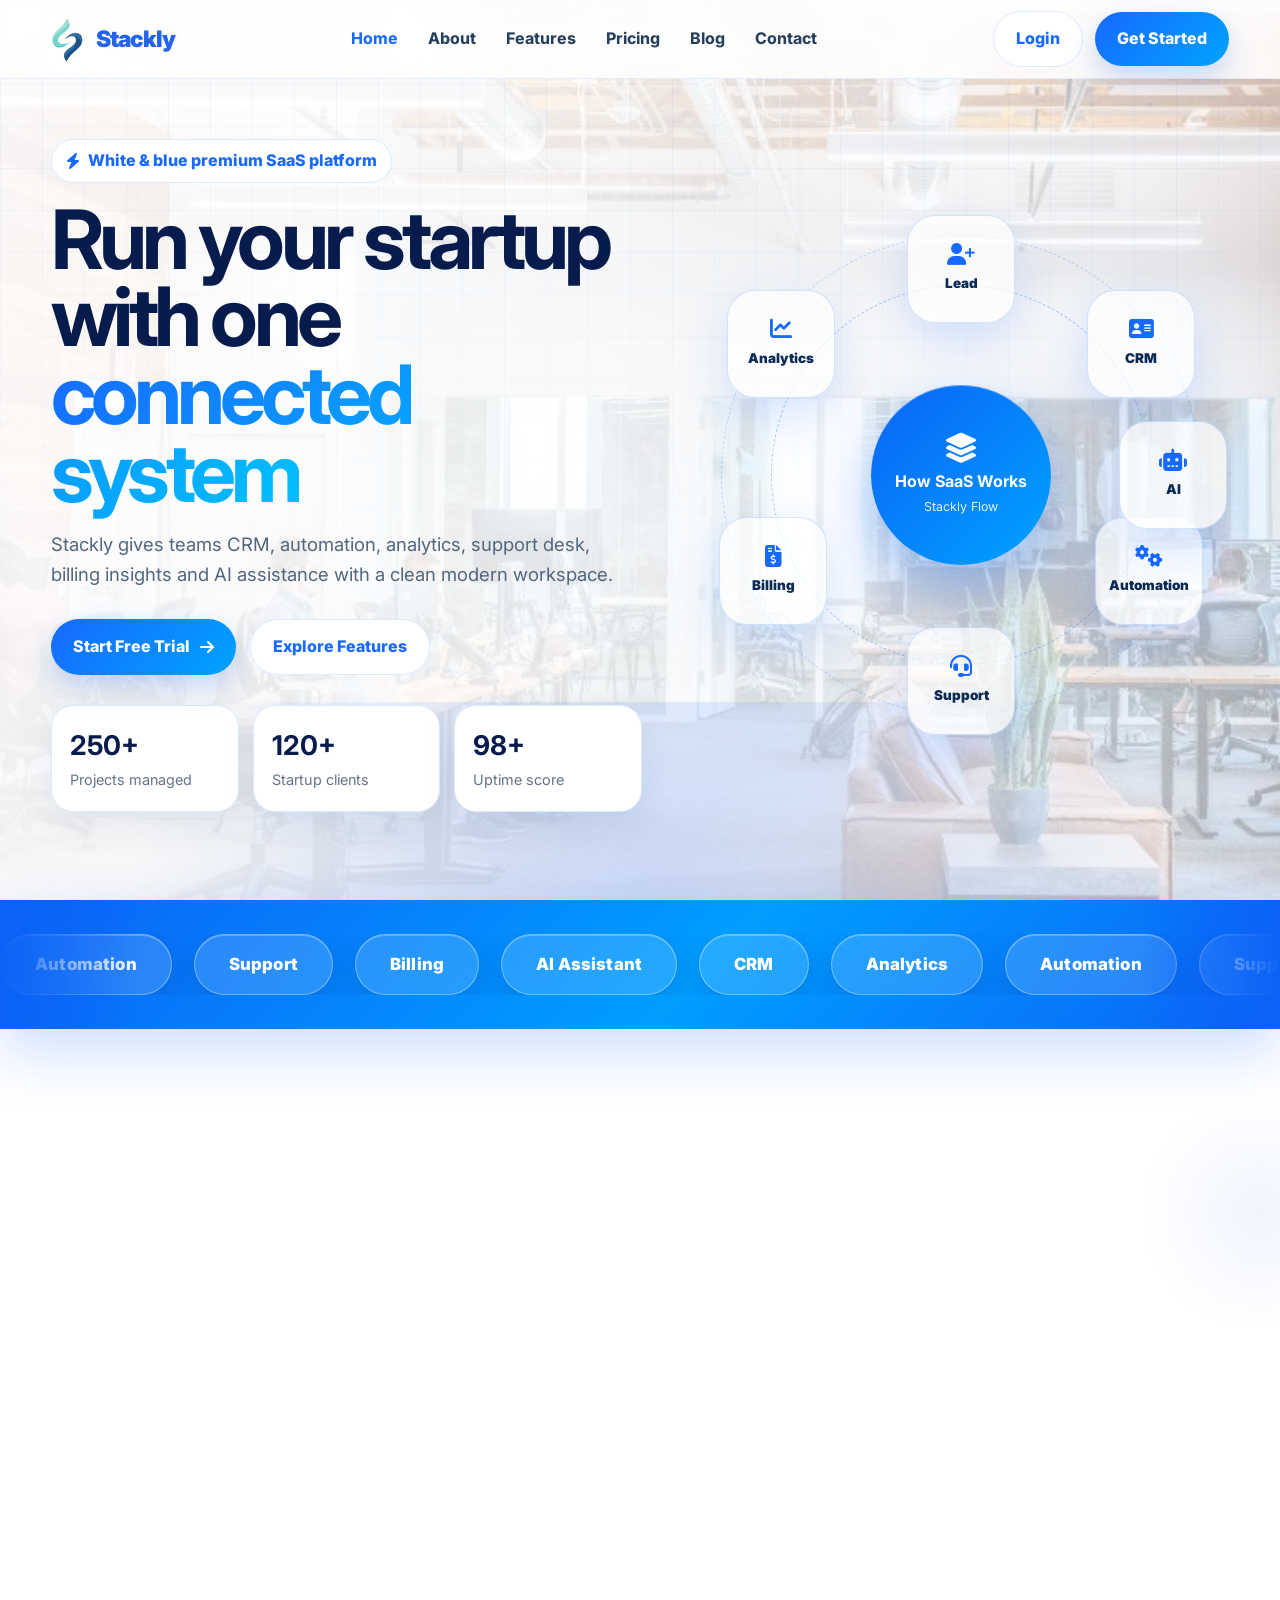
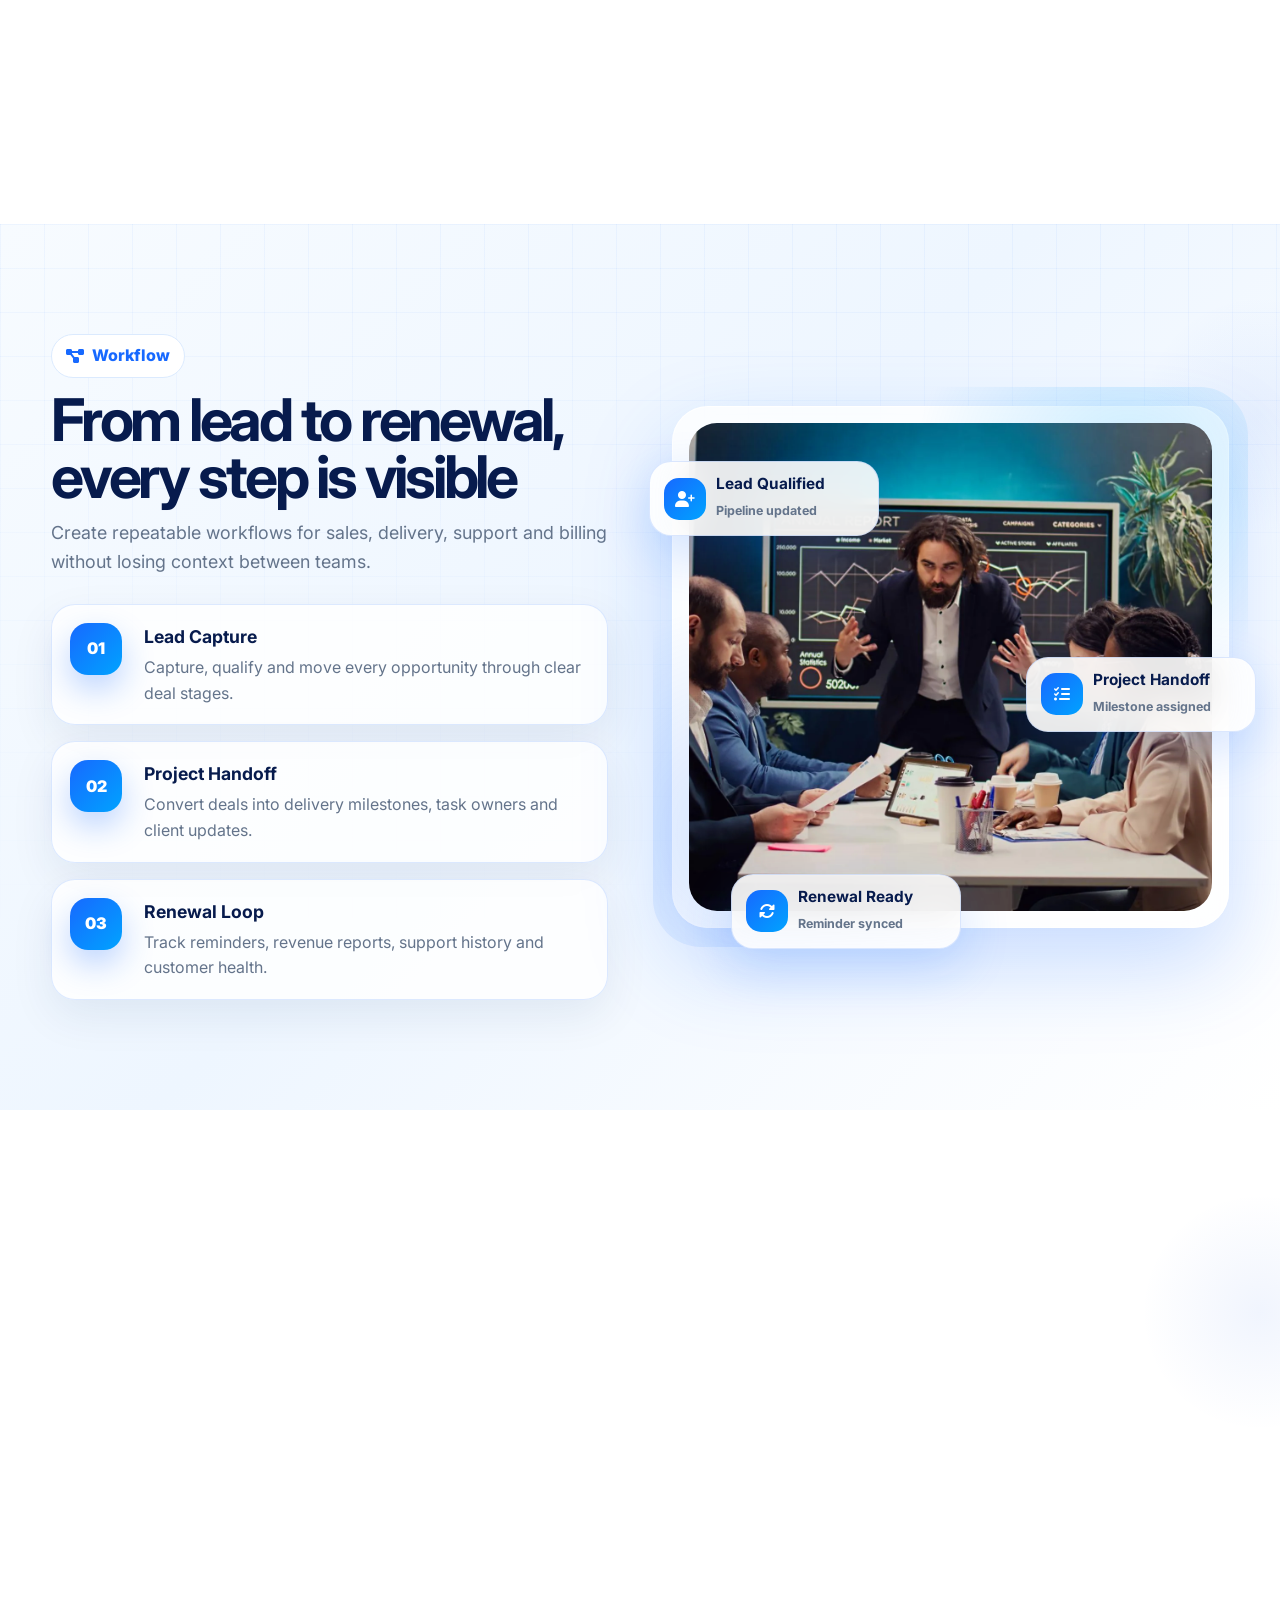
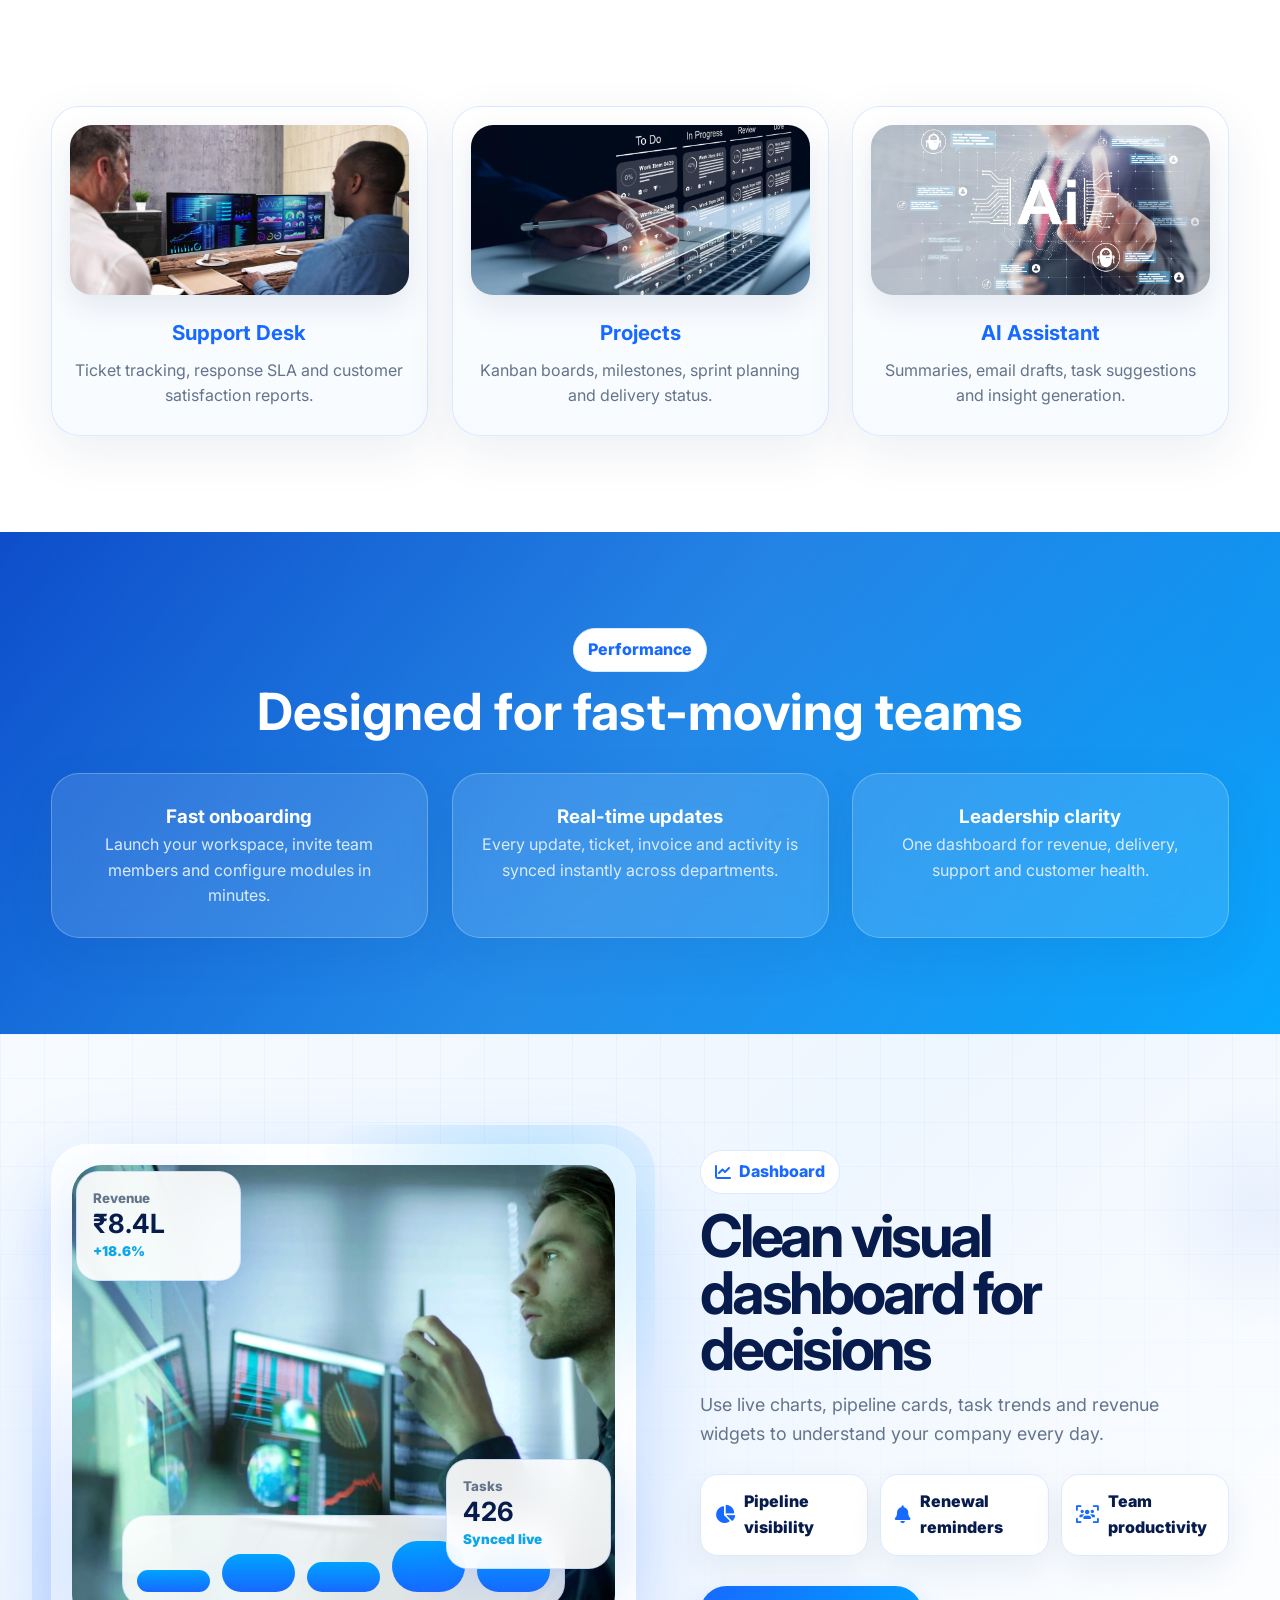
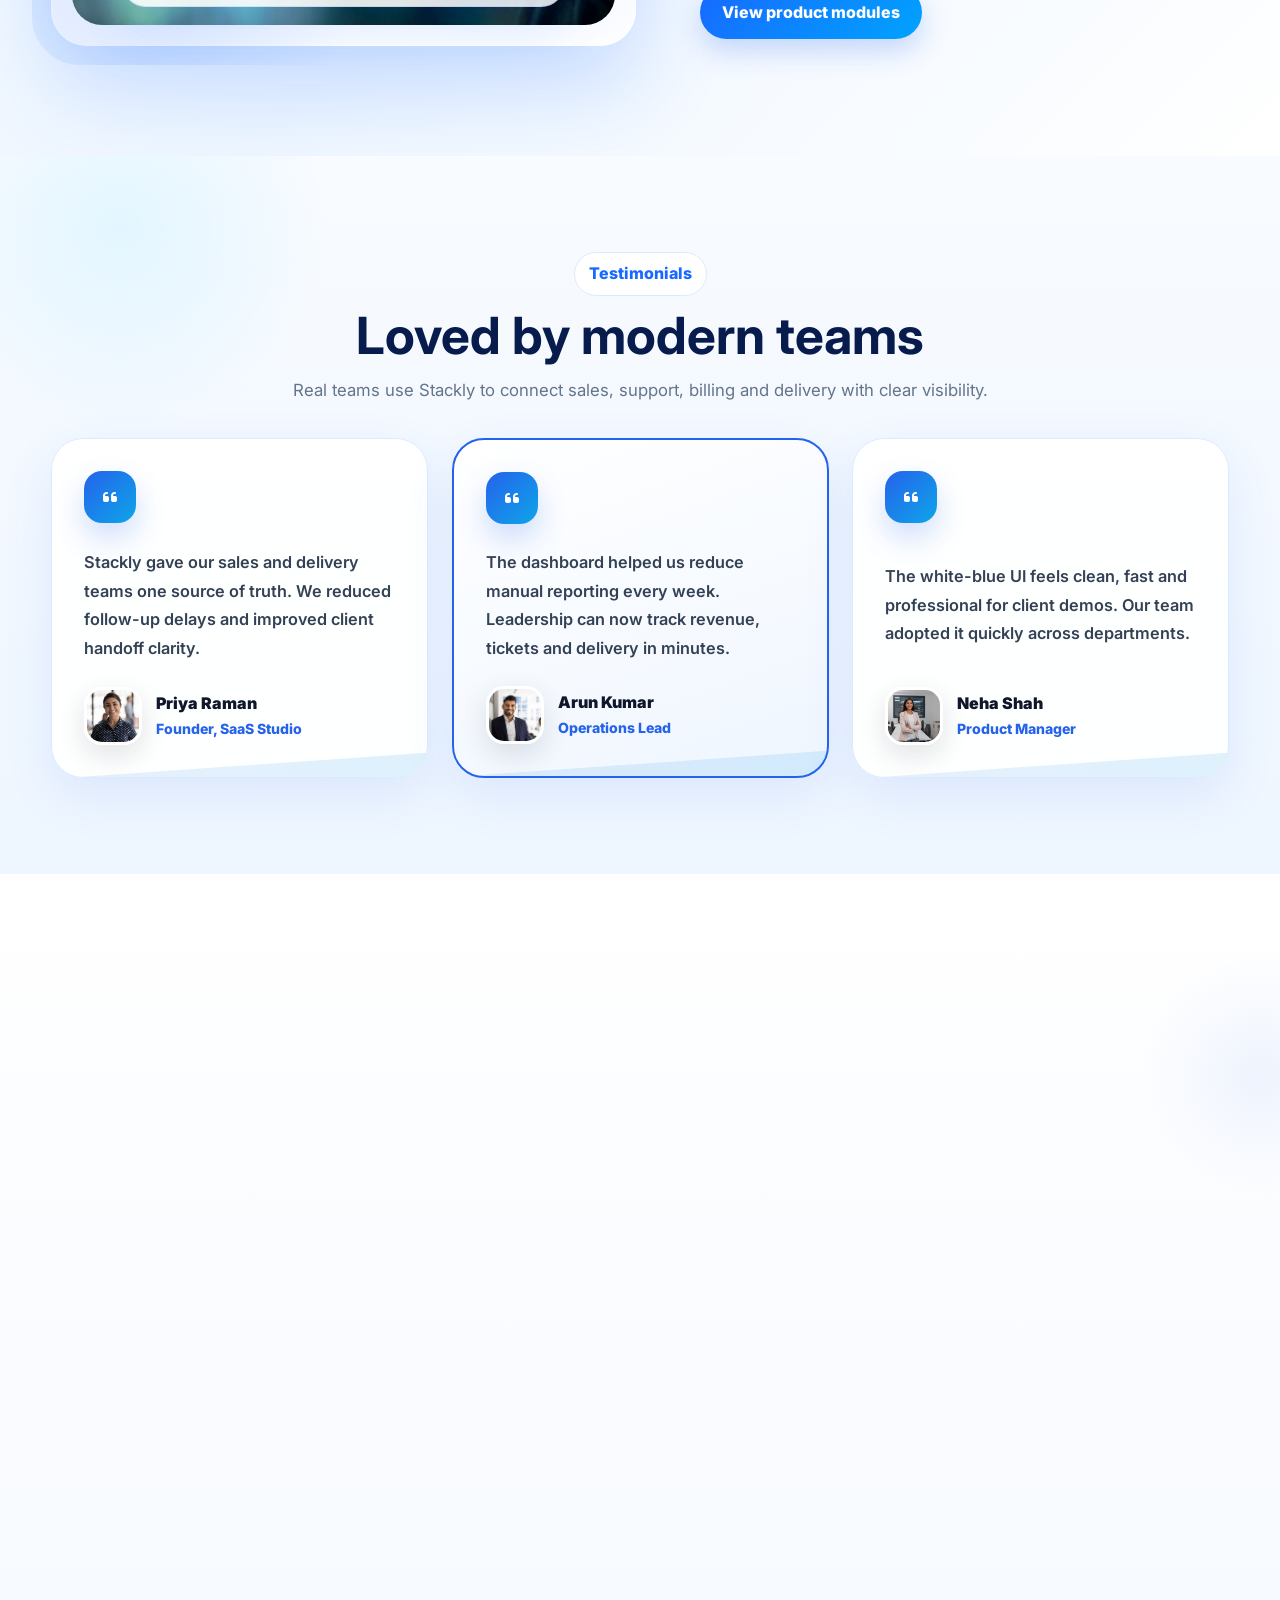
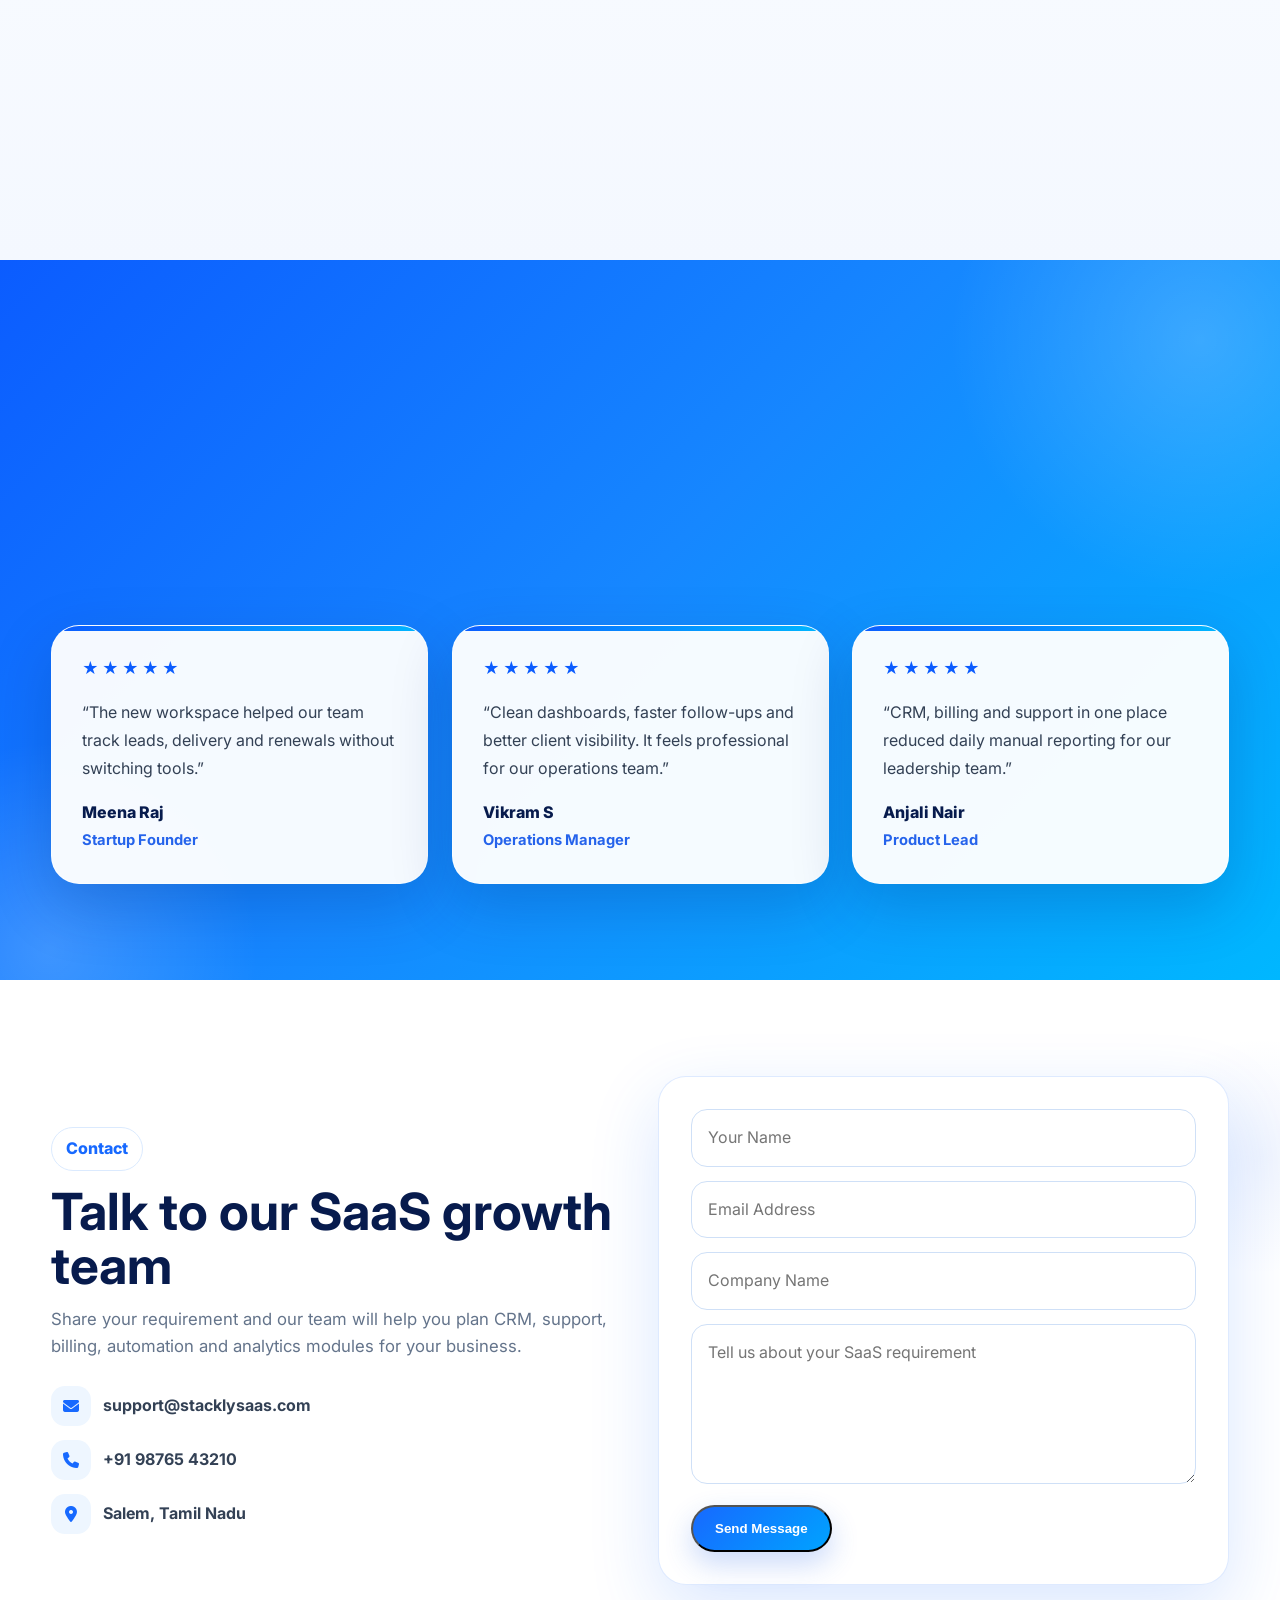
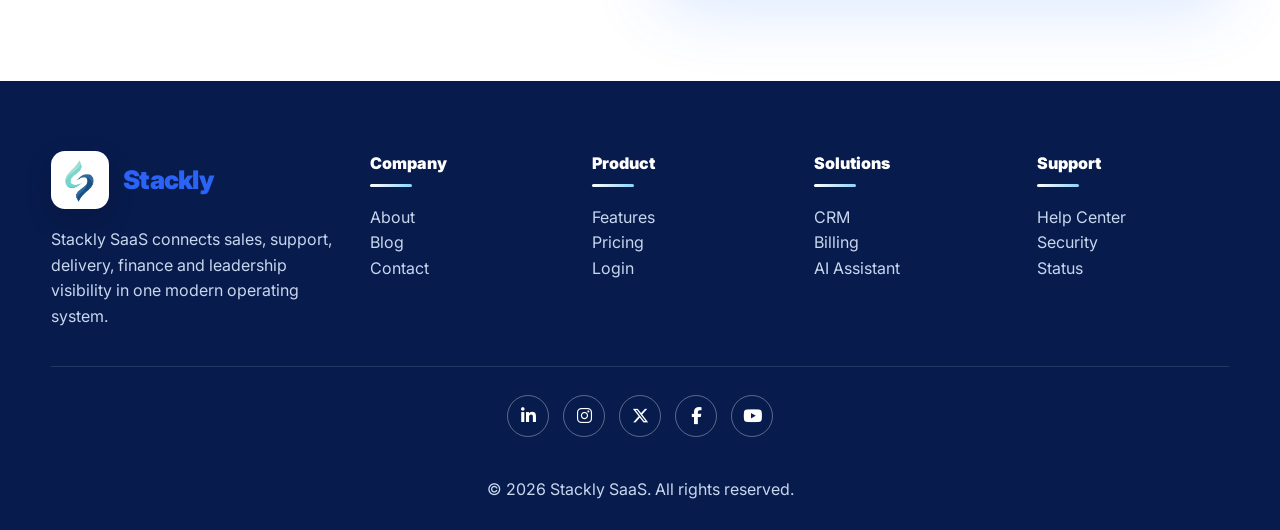
==== index.html @ 7f1a1cad "first commit" ====
<!DOCTYPE html><html lang="en"><head><meta charset="UTF-8"><meta name="viewport" content="width=device-width, initial-scale=1.0"><title>Stackly SaaS | White Blue Premium</title><link rel="icon" href="assets/logo/stackly-logo.webp"><link rel="preconnect" href="https://fonts.googleapis.com"><link rel="preconnect" href="https://fonts.gstatic.com" crossorigin><link href="https://fonts.googleapis.com/css2?family=Inter:wght@400;500;600;700;800;900&display=swap" rel="stylesheet"><link rel="stylesheet" href="https://cdnjs.cloudflare.com/ajax/libs/font-awesome/6.5.0/css/all.min.css"><link rel="stylesheet" href="css/style.css"></head><body><header class="header"><div class="container nav"><a class="logo" href="index.html"><img src="assets/logo/stackly-logo.webp" alt="Stackly"><span class="logo-text">Stackly</span></a><ul class="nav-links"><li><a href="index.html">Home</a></li><li><a href="about.html">About</a></li><li><a href="features.html">Features</a></li><li><a href="pricing.html">Pricing</a></li><li><a href="blog.html">Blog</a></li><li><a href="contact.html">Contact</a></li></ul><div class="nav-actions"><a class="btn btn-light" href="login.html">Login</a><a class="btn btn-primary" href="signup.html">Get Started</a><button class="hamburger"><i class="fa-solid fa-bars"></i></button></div></div></header>
<section class="hero"><div class="container hero-grid"><div class="reveal-left"><span class="eyebrow"><i class="fa-solid fa-bolt"></i> White & blue premium SaaS platform</span><h1>Run your startup with one <span>connected system</span></h1><p>Stackly gives teams CRM, automation, analytics, support desk, billing insights and AI assistance with a clean modern workspace.</p><div class="hero-cta"><a href="signup.html" class="btn btn-primary">Start Free Trial <i class="fa-solid fa-arrow-right"></i></a><a href="features.html" class="btn btn-light">Explore Features</a></div><div class="hero-stats"><div class="stat"><b data-count="250">0</b><span>Projects managed</span></div><div class="stat"><b data-count="120">0</b><span>Startup clients</span></div><div class="stat"><b data-count="98">0</b><span>Uptime score</span></div></div></div><div class="hero-card lifecycle-card reveal-right"><div class="lifecycle-orbit" aria-label="How SaaS works lifecycle"><div class="orbit-center"><i class="fa-solid fa-layer-group"></i><strong>How SaaS Works</strong><span>Stackly Flow</span></div><div class="orbit-ring ring-one"></div><div class="orbit-ring ring-two"></div><div class="orbit-item item-1"><i class="fa-solid fa-user-plus"></i><span>Lead</span></div><div class="orbit-item item-2"><i class="fa-solid fa-address-card"></i><span>CRM</span></div><div class="orbit-item item-3"><i class="fa-solid fa-gears"></i><span>Automation</span></div><div class="orbit-item item-4"><i class="fa-solid fa-headset"></i><span>Support</span></div><div class="orbit-item item-5"><i class="fa-solid fa-file-invoice-dollar"></i><span>Billing</span></div><div class="orbit-item item-6"><i class="fa-solid fa-chart-line"></i><span>Analytics</span></div><div class="orbit-item item-7"><i class="fa-solid fa-robot"></i><span>AI</span></div></div></div></div></section>
<section class="logo-strip service-strip circular-strip"><div class="marquee"><div class="marquee-track"><span class="brand-pill">Automation</span><span class="brand-pill">Support</span><span class="brand-pill">Billing</span><span class="brand-pill">AI Assistant</span><span class="brand-pill">CRM</span><span class="brand-pill">Analytics</span><span class="brand-pill">Automation</span><span class="brand-pill">Support</span><span class="brand-pill">Billing</span><span class="brand-pill">AI Assistant</span><span class="brand-pill">CRM</span><span class="brand-pill">Analytics</span><span class="brand-pill">Automation</span><span class="brand-pill">Support</span><span class="brand-pill">Billing</span><span class="brand-pill">AI Assistant</span><span class="brand-pill">CRM</span><span class="brand-pill">Analytics</span><span class="brand-pill">Automation</span><span class="brand-pill">Support</span><span class="brand-pill">Billing</span><span class="brand-pill">AI Assistant</span><span class="brand-pill">CRM</span><span class="brand-pill">Analytics</span></div></div></section>
<section class="section"><div class="container"><span class="eyebrow reveal">Platform</span><h2 class="section-title reveal">Everything your SaaS team needs</h2><p class="section-lead reveal">One connected system for sales, support, delivery, finance and leadership visibility.</p><div class="grid-3" style="margin-top:34px"><div class="card image-card reveal "><img src="assets/images/Live Analytics.webp" alt="Live Analytics"><div class="card-body"><h3>Live Analytics</h3><p>Track MRR, churn, conversion rate, sales pipeline and team productivity with clean dashboards.</p></div></div><div class="card image-card reveal "><img src="assets/images/Smart Automation.webp" alt="Smart Automation"><div class="card-body"><h3>Smart Automation</h3><p>Automate onboarding, follow-ups, reminders, task routing and reports without backend coding.</p></div></div><div class="card image-card reveal "><img src="assets/images/Team Workspace.webp" alt="Team Workspace"><div class="card-body"><h3>Team Workspace</h3><p>Manage projects, documents, client updates and internal collaboration in one place.</p></div></div></div></div></section>
<section class="section workflow-hero premium-split"><div class="container hero-style-grid"><div class="reveal-left hero-style-copy"><span class="eyebrow"><i class="fa-solid fa-diagram-project"></i> Workflow</span><h2 class="section-title">From lead to renewal, every step is visible</h2><p class="section-lead">Create repeatable workflows for sales, delivery, support and billing without losing context between teams.</p><div class="workflow-steps"><div class="workflow-step"><span>01</span><div><h3>Lead Capture</h3><p>Capture, qualify and move every opportunity through clear deal stages.</p></div></div><div class="workflow-step"><span>02</span><div><h3>Project Handoff</h3><p>Convert deals into delivery milestones, task owners and client updates.</p></div></div><div class="workflow-step"><span>03</span><div><h3>Renewal Loop</h3><p>Track reminders, revenue reports, support history and customer health.</p></div></div></div></div><div class="workflow-visual reveal-right"><img src="assets/images/Startup workflow Team.webp" alt="Startup workflow team"><div class="floating-panel panel-a"><i class="fa-solid fa-user-plus"></i><strong>Lead Qualified</strong><span>Pipeline updated</span></div><div class="floating-panel panel-b"><i class="fa-solid fa-list-check"></i><strong>Project Handoff</strong><span>Milestone assigned</span></div><div class="floating-panel panel-c"><i class="fa-solid fa-rotate"></i><strong>Renewal Ready</strong><span>Reminder synced</span></div></div></div></section>
<section class="section"><div class="container"><span class="eyebrow reveal">Modules</span><h2 class="section-title reveal">Professional SaaS modules</h2><div class="grid-3" style="margin-top:34px"><div class="card module-card reveal"><img src="assets/images/Live Analytics.webp" alt="CRM"><h3>CRM</h3><p>Customer profiles, pipeline stages, meeting notes and deal activities.</p></div><div class="card module-card reveal"><img src="assets/images/Billing Insights.webp" alt="Billing Insights"><h3>Billing Insights</h3><p>Subscriptions, invoices, revenue reports and renewal reminders.</p></div><div class="card module-card reveal"><img src="assets/images/Security.webp" alt="Security"><h3>Security</h3><p>Role-based access, encrypted data, session alerts and audit logs.</p></div><div class="card module-card reveal"><img src="assets/images/CMS.webp" alt="Support Desk"><h3>Support Desk</h3><p>Ticket tracking, response SLA and customer satisfaction reports.</p></div><div class="card module-card reveal"><img src="assets/images/Projects.webp" alt="Projects"><h3>Projects</h3><p>Kanban boards, milestones, sprint planning and delivery status.</p></div><div class="card module-card reveal"><img src="assets/images/Smart Automation.webp" alt="AI Assistant"><h3>AI Assistant</h3><p>Summaries, email drafts, task suggestions and insight generation.</p></div></div></div></section>
<section class="section blue-section"><div class="container"><span class="eyebrow">Performance</span><h2 class="section-title">Designed for fast-moving teams</h2><div class="grid-3" style="margin-top:34px"><div class="card reveal"><h3>Fast onboarding</h3><p>Launch your workspace, invite team members and configure modules in minutes.</p></div><div class="card reveal"><h3>Real-time updates</h3><p>Every update, ticket, invoice and activity is synced instantly across departments.</p></div><div class="card reveal"><h3>Leadership clarity</h3><p>One dashboard for revenue, delivery, support and customer health.</p></div></div></div></section>
<section class="section dashboard-hero premium-split"><div class="container hero-style-grid reverse"><div class="dashboard-visual reveal-left"><div class="dashboard-shell"><img src="assets/images/SaaS dashboard analytics.webp" alt="SaaS dashboard analytics"><div class="dash-widget revenue"><small>Revenue</small><strong>₹8.4L</strong><span>+18.6%</span></div><div class="dash-widget tasks"><small>Tasks</small><strong>426</strong><span>Synced live</span></div><div class="dash-chart"><span></span><span></span><span></span><span></span><span></span></div></div></div><div class="reveal-right hero-style-copy"><span class="eyebrow"><i class="fa-solid fa-chart-line"></i> Dashboard</span><h2 class="section-title">Clean visual dashboard for decisions</h2><p class="section-lead">Use live charts, pipeline cards, task trends and revenue widgets to understand your company every day.</p><div class="dashboard-points"><div><i class="fa-solid fa-chart-pie"></i><span>Pipeline visibility</span></div><div><i class="fa-solid fa-bell"></i><span>Renewal reminders</span></div><div><i class="fa-solid fa-users-viewfinder"></i><span>Team productivity</span></div></div><a href="features.html" class="btn btn-primary hero-style-btn">View product modules</a></div></div></section>
<section class="section soft testimonials-premium-section"><div class="container"><span class="eyebrow reveal">Testimonials</span><h2 class="section-title reveal">Loved by modern teams</h2><p class="section-lead reveal">Real teams use Stackly to connect sales, support, billing and delivery with clear visibility.</p><div class="testimonial-card-grid"><article class="testimonial-card-pro reveal"><div class="quote-badge"><i class="fa-solid fa-quote-left"></i></div><p>Stackly gave our sales and delivery teams one source of truth. We reduced follow-up delays and improved client handoff clarity.</p><div class="testimonial-author"><img src="assets/images/Priya Raman.webp" alt="Priya Raman"><div><h4>Priya Raman</h4><span>Founder, SaaS Studio</span></div></div></article><article class="testimonial-card-pro featured-review reveal"><div class="quote-badge"><i class="fa-solid fa-quote-left"></i></div><p>The dashboard helped us reduce manual reporting every week. Leadership can now track revenue, tickets and delivery in minutes.</p><div class="testimonial-author"><img src="assets/images/Arun Kumar.webp" alt="Arun Kumar"><div><h4>Arun Kumar</h4><span>Operations Lead</span></div></div></article><article class="testimonial-card-pro reveal"><div class="quote-badge"><i class="fa-solid fa-quote-left"></i></div><p>The white-blue UI feels clean, fast and professional for client demos. Our team adopted it quickly across departments.</p><div class="testimonial-author"><img src="assets/images/Neha Shah.webp" alt="Neha Shah"><div><h4>Neha Shah</h4><span>Product Manager</span></div></div></article></div></div></section>
<section class="section pricing pricing-premium"><div class="container"><span class="eyebrow reveal">Pricing</span><h2 class="section-title reveal">Simple plans for every team</h2><p class="section-lead reveal">Choose the right Stackly workspace package for CRM, support, billing, automation and leadership reporting.</p><div class="grid-3 pricing-grid" style="margin-top:34px"><div class="card price-card modern-price reveal"><div class="plan-top"><span class="plan-badge">Starter</span><i class="fa-solid fa-seedling"></i></div><div class="price">₹999<span>/mo</span></div><p>For small teams getting organized with one shared workspace.</p><ul class="plan-list"><li><i class="fa-solid fa-check"></i> CRM pipeline & customer profiles</li><li><i class="fa-solid fa-check"></i> Basic support ticket tracking</li><li><i class="fa-solid fa-check"></i> Team tasks & activity history</li><li><i class="fa-solid fa-check"></i> Weekly analytics summary</li></ul><a class="btn btn-light" href="pricing.html">Choose Starter</a></div><div class="card price-card modern-price featured reveal"><div class="popular-tag">Most Popular</div><div class="plan-top"><span class="plan-badge">Growth</span><i class="fa-solid fa-rocket"></i></div><div class="price">₹2499<span>/mo</span></div><p>For startups scaling sales, support and delivery operations.</p><ul class="plan-list"><li><i class="fa-solid fa-check"></i> Advanced CRM + automation flows</li><li><i class="fa-solid fa-check"></i> Billing insights & renewal alerts</li><li><i class="fa-solid fa-check"></i> Project boards and SLA tracking</li><li><i class="fa-solid fa-check"></i> AI summaries and report drafts</li></ul><a class="btn btn-primary" href="pricing.html">Choose Growth</a></div><div class="card price-card modern-price reveal"><div class="plan-top"><span class="plan-badge">Enterprise</span><i class="fa-solid fa-building-shield"></i></div><div class="price">Custom</div><p>For advanced security, workflow control and leadership visibility.</p><ul class="plan-list"><li><i class="fa-solid fa-check"></i> Role-based access & audit logs</li><li><i class="fa-solid fa-check"></i> Custom modules and dashboards</li><li><i class="fa-solid fa-check"></i> Dedicated onboarding support</li><li><i class="fa-solid fa-check"></i> Priority workflow consultation</li></ul><a class="btn btn-light" href="contact.html">Contact Sales</a></div></div></div></section>
<section class="section final-cta"><div class="container"><span class="eyebrow reveal">Review</span><h2 class="section-title reveal">Ready to build your SaaS operating system?</h2><p class="section-lead reveal">Start with CRM, support, billing and analytics today. See how Stackly keeps every department aligned.</p><div class="review-grid"><div class="review-card reveal"><div class="stars">★★★★★</div><p>“The new workspace helped our team track leads, delivery and renewals without switching tools.”</p><h4>Meena Raj</h4><span>Startup Founder</span></div><div class="review-card reveal"><div class="stars">★★★★★</div><p>“Clean dashboards, faster follow-ups and better client visibility. It feels professional for our operations team.”</p><h4>Vikram S</h4><span>Operations Manager</span></div><div class="review-card reveal"><div class="stars">★★★★★</div><p>“CRM, billing and support in one place reduced daily manual reporting for our leadership team.”</p><h4>Anjali Nair</h4><span>Product Lead</span></div></div></div></section><section class="section home-contact"><div class="container grid-2"><div class="reveal-left"><span class="eyebrow">Contact</span><h2 class="section-title">Talk to our SaaS growth team</h2><p class="section-lead">Share your requirement and our team will help you plan CRM, support, billing, automation and analytics modules for your business.</p><div class="contact-info"><p><i class="fa-solid fa-envelope"></i> support@stacklysaas.com</p><p><i class="fa-solid fa-phone"></i> +91 98765 43210</p><p><i class="fa-solid fa-location-dot"></i> Salem, Tamil Nadu</p></div></div><form class="form reveal-right redirect-404-form"><input type="text" placeholder="Your Name" required><input type="email" placeholder="Email Address" required><input type="text" placeholder="Company Name" required><textarea rows="5" placeholder="Tell us about your SaaS requirement" required></textarea><button class="btn btn-primary" type="submit">Send Message</button></form></div></section>
<footer class="footer"><div class="container footer-grid"><div><div class="footer-brand"><img src="assets/logo/stackly-logo.webp" alt="Stackly"><span>Stackly</span></div><p>Stackly SaaS connects sales, support, delivery, finance and leadership visibility in one modern operating system.</p></div><div><h4>Company</h4><p><a href="about.html">About</a></p><p><a href="blog.html">Blog</a></p><p><a href="contact.html">Contact</a></p></div><div><h4>Product</h4><p><a href="features.html">Features</a></p><p><a href="pricing.html">Pricing</a></p><p><a href="login.html">Login</a></p></div><div><h4>Solutions</h4><p>CRM</p><p>Billing</p><p>AI Assistant</p></div><div><h4>Support</h4><p>Help Center</p><p>Security</p><p>Status</p></div></div><div class="footer-social" aria-label="Social media links"><a href="404.html" aria-label="LinkedIn"><i class="fa-brands fa-linkedin-in"></i></a><a href="404.html" aria-label="Instagram"><i class="fa-brands fa-instagram"></i></a><a href="404.html" aria-label="Twitter"><i class="fa-brands fa-x-twitter"></i></a><a href="404.html" aria-label="Facebook"><i class="fa-brands fa-facebook-f"></i></a><a href="404.html" aria-label="YouTube"><i class="fa-brands fa-youtube"></i></a></div><div class="container footer-bottom">© 2026 Stackly SaaS. All rights reserved.</div></footer><script src="js/script.js"></script></body></html>
---- css/style.css ----
:root{
  --blue:#1769ff;--blue2:#00a3ff;--navy:#071b4d;--text:#102033;--muted:#64748b;--soft:#f4f8ff;--line:#dbeafe;--white:#fff;--shadow:0 24px 70px rgba(23,105,255,.16);--radius:28px;
}
*{box-sizing:border-box;margin:0;padding:0}html{scroll-behavior:smooth}body{font-family:'Inter',system-ui,-apple-system,Segoe UI,sans-serif;color:var(--text);background:#fff;line-height:1.6;overflow-x:hidden}a{text-decoration:none;color:inherit}img{max-width:100%;display:block}.container{width:min(1180px,92%);margin:auto}.section{padding:96px 0}.eyebrow{display:inline-flex;align-items:center;gap:8px;padding:8px 14px;border:1px solid var(--line);border-radius:999px;color:var(--blue);font-weight:800;background:#fff}.section-title{font-size:clamp(2rem,4vw,3.4rem);line-height:1.05;color:var(--navy);margin:14px 0}.section-lead{color:var(--muted);font-size:1.05rem;max-width:720px}.btn{display:inline-flex;align-items:center;justify-content:center;gap:10px;padding:14px 22px;border-radius:999px;font-weight:800;transition:.3s ease}.btn-primary{background:linear-gradient(135deg,var(--blue),var(--blue2));color:#fff;box-shadow:0 18px 35px rgba(23,105,255,.28)}.btn-primary:hover{transform:translateY(-3px);box-shadow:0 25px 45px rgba(23,105,255,.38)}.btn-light{background:#fff;color:var(--blue);border:1px solid var(--line)}.btn-light:hover{transform:translateY(-3px);box-shadow:var(--shadow)}
.header{position:fixed;inset:0 0 auto 0;z-index:999;background:rgba(255,255,255,.86);backdrop-filter:blur(18px);border-bottom:1px solid rgba(219,234,254,.85)}.nav{height:78px;display:flex;align-items:center;justify-content:space-between}.logo img{height:48px;width:auto}.nav-links{display:flex;align-items:center;gap:30px;list-style:none}.nav-links a{font-weight:750;color:#25405f}.nav-links a:hover,.nav-links a.active{color:var(--blue)}.nav-actions{display:flex;align-items:center;gap:12px}.hamburger{display:none;border:0;background:var(--soft);border-radius:14px;padding:10px;font-size:22px;color:var(--navy)}
.hero{position:relative;min-height:100vh;display:flex;align-items:center;padding:130px 0 80px;background:radial-gradient(circle at 15% 20%,#dff1ff 0,transparent 26%),radial-gradient(circle at 88% 10%,#e5edff 0,transparent 30%),linear-gradient(180deg,#ffffff 0%,#f5f9ff 100%);overflow:hidden}.hero:before{content:"";position:absolute;inset:0;background-image:linear-gradient(rgba(23,105,255,.055) 1px,transparent 1px),linear-gradient(90deg,rgba(23,105,255,.055) 1px,transparent 1px);background-size:42px 42px;mask-image:linear-gradient(to bottom,#000,transparent 75%)}.hero-grid{position:relative;display:grid;grid-template-columns:1.05fr .95fr;align-items:center;gap:52px}.hero h1{font-size:clamp(3rem,6.4vw,5.9rem);line-height:.95;letter-spacing:-.06em;color:var(--navy);margin:18px 0}.hero h1 span{background:linear-gradient(135deg,var(--blue),#00c2ff);-webkit-background-clip:text;color:transparent}.hero p{color:#52667f;font-size:1.16rem;max-width:610px}.hero-cta{display:flex;gap:14px;flex-wrap:wrap;margin:30px 0}.hero-stats{display:grid;grid-template-columns:repeat(3,1fr);gap:14px;margin-top:26px}.stat{background:#fff;border:1px solid var(--line);border-radius:22px;padding:18px;box-shadow:0 14px 35px rgba(15,50,105,.08)}.stat b{display:block;color:var(--navy);font-size:1.7rem}.stat span{color:var(--muted);font-size:.9rem}.hero-card{position:relative;border-radius:34px;padding:16px;background:linear-gradient(145deg,#fff,rgba(255,255,255,.65));box-shadow:0 35px 90px rgba(23,105,255,.24);border:1px solid #fff;animation:float 5s ease-in-out infinite}.hero-card img{height:520px;width:100%;object-fit:cover;border-radius:26px}.dashboard{position:absolute;left:-42px;bottom:38px;width:310px;background:rgba(255,255,255,.9);backdrop-filter:blur(18px);border:1px solid var(--line);border-radius:24px;padding:18px;box-shadow:var(--shadow)}.bar{height:10px;background:linear-gradient(90deg,var(--blue),var(--blue2));border-radius:20px;margin:12px 0}.bar:nth-child(2){width:85%}.bar:nth-child(3){width:62%}.bar:nth-child(4){width:74%}@keyframes float{50%{transform:translateY(-16px)}}
.logo-strip{background:#fff;border-y:1px solid var(--line);padding:24px 0}.marquee{overflow:hidden;white-space:nowrap}.marquee-track{display:inline-flex;gap:28px;animation:marquee 24s linear infinite}.brand-pill{padding:14px 28px;background:var(--soft);border:1px solid var(--line);border-radius:999px;font-weight:850;color:#315076}@keyframes marquee{to{transform:translateX(-50%)}}
.grid-3{display:grid;grid-template-columns:repeat(3,1fr);gap:24px}.grid-2{display:grid;grid-template-columns:repeat(2,1fr);gap:36px;align-items:center}.card{background:#fff;border:1px solid var(--line);border-radius:var(--radius);padding:28px;box-shadow:0 16px 50px rgba(15,50,105,.08);transition:.35s ease}.card:hover{transform:translateY(-8px);box-shadow:var(--shadow)}.image-card{padding:0;overflow:hidden}.image-card img{height:220px;width:100%;object-fit:cover}.image-card .card-body{padding:24px}.icon{width:52px;height:52px;border-radius:16px;background:linear-gradient(135deg,var(--blue),var(--blue2));display:grid;place-items:center;color:#fff;font-size:23px;margin-bottom:18px}.soft{background:linear-gradient(180deg,#f8fbff,#eef6ff)}.blue-section{background:linear-gradient(135deg,#0e4dca,#08a8ff);color:#fff}.blue-section .section-title,.blue-section .section-lead{color:#fff}.blue-section .card{background:rgba(255,255,255,.12);border-color:rgba(255,255,255,.25);color:#fff;backdrop-filter:blur(16px)}.blue-section .card p{color:#dbeafe}.split-img{border-radius:32px;box-shadow:var(--shadow);height:460px;width:100%;object-fit:cover}.feature-list{display:grid;gap:16px;margin-top:24px}.check{display:flex;gap:12px;align-items:flex-start}.check i{color:var(--blue);font-size:20px;margin-top:3px}.module-card img{height:150px;width:100%;object-fit:cover;border-radius:20px;margin-bottom:18px}.pricing{position:relative}.price-card{padding:34px}.price-card.featured{border:2px solid var(--blue);transform:scale(1.03)}.price{font-size:3rem;color:var(--navy);font-weight:900;margin:14px 0}.slider{position:relative;overflow:hidden}.slides{display:flex;transition:transform .6s ease}.slide{min-width:100%;padding:8px}.testimonial{display:grid;grid-template-columns:120px 1fr;gap:24px;align-items:center}.testimonial img{width:110px;height:110px;object-fit:cover;border-radius:999px}.slider-dots{display:flex;gap:8px;justify-content:center;margin-top:18px}.dot{width:10px;height:10px;border-radius:999px;background:#cbd5e1;border:0}.dot.active{background:var(--blue);width:28px}.page-hero{padding:150px 0 80px;background:linear-gradient(135deg,#f8fbff,#eaf4ff);text-align:center}.page-hero h1{font-size:clamp(2.6rem,5vw,4.6rem);color:var(--navy);line-height:1}.blog-grid{display:grid;grid-template-columns:repeat(3,1fr);gap:24px}.form{background:#fff;border:1px solid var(--line);border-radius:28px;padding:32px;box-shadow:var(--shadow)}.form input,.form textarea{width:100%;padding:15px 16px;margin-bottom:14px;border:1px solid #cfe0f7;border-radius:16px;font:inherit}.map{border:0;width:100%;height:420px;border-radius:28px;box-shadow:var(--shadow)}.auth-wrap{min-height:100vh;display:grid;grid-template-columns:1fr 1fr}.auth-left{background:linear-gradient(rgba(7,27,77,.55),rgba(7,27,77,.75)),url('../assets/images/startup-team.webp') center/cover;color:#fff;display:flex;align-items:end;padding:60px}.auth-right{display:grid;place-items:center;padding:40px}.auth-box{width:min(440px,100%)}.footer{background:#071b4d;color:#fff;padding:70px 0 28px}.footer-grid{display:grid;grid-template-columns:1.5fr repeat(4,1fr);gap:30px}.footer img{height:54px;margin-bottom:18px}.footer a,.footer p{color:#c8d7ee}.footer h4{margin-bottom:14px}.footer-bottom{border-top:1px solid rgba(255,255,255,.12);margin-top:36px;padding-top:22px;text-align:center;color:#c8d7ee}.reveal{opacity:0;transform:translateY(36px);transition:.8s ease}.reveal.show{opacity:1;transform:none}.reveal-left{opacity:0;transform:translateX(-36px);transition:.8s ease}.reveal-right{opacity:0;transform:translateX(36px);transition:.8s ease}.reveal-left.show,.reveal-right.show{opacity:1;transform:none}
@media(max-width:991px){.hamburger{display:block}.nav-links{position:fixed;top:78px;left:0;right:0;background:#fff;display:none;flex-direction:column;padding:24px;border-bottom:1px solid var(--line)}.nav-links.open{display:flex}.nav-actions .btn{display:none}.hero-grid,.grid-2,.auth-wrap{grid-template-columns:1fr}.hero{text-align:center}.hero p,.section-lead{margin-inline:auto}.hero-cta{justify-content:center}.hero-stats{grid-template-columns:1fr}.dashboard{position:relative;left:auto;bottom:auto;width:auto;margin-top:18px}.grid-3,.blog-grid,.footer-grid{grid-template-columns:1fr}.section{padding:70px 0}.hero-card img{height:360px}.testimonial{grid-template-columns:1fr;text-align:center}.testimonial img{margin:auto}}
@media(max-width:560px){.nav{height:72px}.logo img{height:40px}.page-hero{padding-top:125px}.hero h1{font-size:2.7rem}.hero-card img{height:280px}.split-img{height:300px}.nav-links{top:72px}}

/* ===== Stackly requested updates: logo text, hero image background, footer mono icons ===== */
.logo{display:flex;align-items:center;gap:10px;min-width:max-content}
.logo img{height:46px;width:auto;object-fit:contain}
.logo-text{font-size:1.42rem;font-weight:900;letter-spacing:-.03em;color:var(--navy);line-height:1}
.header.scrolled .logo-text{color:var(--navy)}

.hero{background:linear-gradient(90deg,rgba(255,255,255,.96) 0%,rgba(255,255,255,.90) 44%,rgba(244,248,255,.72) 100%),url('../assets/images/startup-team.webp') center/cover no-repeat !important;}
.hero:after{content:"";position:absolute;inset:auto -10% -18% -10%;height:360px;background:radial-gradient(circle at 50% 50%,rgba(23,105,255,.18),transparent 65%);pointer-events:none;}
.hero-grid{z-index:2}.hero-card{background:rgba(255,255,255,.72);backdrop-filter:blur(18px)}

.footer-brand{display:flex;align-items:center;gap:12px;margin-bottom:18px}
.footer-brand img{height:50px;margin:0;background:#fff;border-radius:12px;padding:4px}
.footer-brand span{font-size:1.6rem;font-weight:900;letter-spacing:-.03em;color:#fff}
.footer-social{width:min(1180px,92%);margin:36px auto 0;display:flex;align-items:center;justify-content:center;gap:14px;border-top:1px solid rgba(255,255,255,.12);padding-top:28px}
.footer-social a{width:42px;height:42px;border-radius:50%;display:grid;place-items:center;color:#fff;background:transparent;border:1px solid rgba(255,255,255,.34);font-size:17px;transition:.3s ease}
.footer-social a:hover{background:#fff;color:#071b4d;transform:translateY(-4px)}
.footer-bottom{border-top:0!important;margin-top:18px!important}

@media(max-width:991px){.logo-text{font-size:1.22rem}.logo img{height:40px}.hero{background:linear-gradient(180deg,rgba(255,255,255,.96),rgba(255,255,255,.88)),url('../assets/images/startup-team.webp') center/cover no-repeat !important}}
@media(max-width:560px){.logo-text{font-size:1.08rem}.logo img{height:36px}.footer-social{gap:10px}.footer-social a{width:38px;height:38px}}

/* =========================================================
   FINAL PREMIUM ANIMATION + HOVER EFFECT LAYER
   Added for all content sections/cards/buttons/images
========================================================= */
html{scroll-behavior:smooth;}
body{overflow-x:hidden;}
.header{transition:all .35s ease;}
.header.scrolled{background:rgba(255,255,255,.94);box-shadow:0 16px 45px rgba(15,50,105,.10);backdrop-filter:blur(18px);}
.header.scrolled .nav-links a{color:var(--navy);}
.header.scrolled .nav-links a:hover{color:var(--blue);}

/* premium section background movement */
.section{position:relative;overflow:hidden;}
.section::before{content:"";position:absolute;width:240px;height:240px;border-radius:50%;background:radial-gradient(circle,rgba(37,99,235,.10),transparent 70%);top:8%;right:-100px;opacity:.65;pointer-events:none;animation:softPulse 6s ease-in-out infinite;}
.section.soft::before{left:-90px;right:auto;background:radial-gradient(circle,rgba(0,194,255,.13),transparent 70%);}
@keyframes softPulse{0%,100%{transform:scale(1);opacity:.55}50%{transform:scale(1.18);opacity:.95}}

/* premium reveal variants */
.reveal,.reveal-left,.reveal-right{will-change:transform,opacity;}
.reveal.show,.reveal-left.show,.reveal-right.show{animation:premiumSettle .75s cubic-bezier(.2,.8,.2,1) both;}
@keyframes premiumSettle{0%{filter:blur(8px)}100%{filter:blur(0)}}

/* cards: glow border + shine */
.card{position:relative;overflow:hidden;transform-style:preserve-3d;will-change:transform,box-shadow;border:1px solid rgba(37,99,235,.10);}
.card::before{content:"";position:absolute;inset:0;background:linear-gradient(120deg,transparent 0%,rgba(255,255,255,.2) 35%,rgba(37,99,235,.12) 50%,transparent 70%);transform:translateX(-120%);transition:.75s ease;pointer-events:none;}
.card:hover::before{transform:translateX(120%);}
.card:hover{transform:translateY(-12px) scale(1.015);border-color:rgba(37,99,235,.35);box-shadow:0 24px 70px rgba(37,99,235,.18);}
.card h3{transition:.3s ease;}
.card:hover h3{color:var(--blue);}
.card p{transition:.3s ease;}

/* image zoom inside cards */
.image-card img,.module-card img,.split-img,.hero-card img{transition:transform .75s cubic-bezier(.2,.8,.2,1),filter .5s ease;}
.image-card:hover img,.module-card:hover img{transform:scale(1.08);filter:saturate(1.12) contrast(1.04);}
.split-img:hover{transform:translateY(-8px) scale(1.025);filter:saturate(1.08);}
.hero-card:hover img{transform:scale(1.03);}

/* icon / module card hover */
.icon{transition:.4s ease;box-shadow:0 12px 26px rgba(37,99,235,.25);}
.card:hover .icon{transform:rotate(-6deg) scale(1.08);box-shadow:0 18px 38px rgba(37,99,235,.32);}
.module-card{padding:22px;}
.module-card::after{content:"";position:absolute;inset:auto 22px 0;height:4px;border-radius:999px;background:linear-gradient(90deg,var(--blue),var(--blue2));transform:scaleX(0);transform-origin:left;transition:.45s ease;}
.module-card:hover::after{transform:scaleX(1);}

/* Platform image cards: floating feel */
.image-card{box-shadow:0 18px 55px rgba(15,50,105,.10);}
.image-card .card-body{position:relative;z-index:2;background:#fff;}
.image-card:hover .card-body{background:linear-gradient(180deg,#fff,#f8fbff);}

/* workflow timeline animation */
.feature-list{position:relative;padding-left:18px;}
.feature-list::before{content:"";position:absolute;left:8px;top:6px;bottom:6px;width:2px;background:linear-gradient(var(--blue),var(--blue2));transform:scaleY(0);transform-origin:top;transition:1s ease;}
.reveal-left.show .feature-list::before,.show .feature-list::before{transform:scaleY(1);}
.check{background:rgba(255,255,255,.72);border:1px solid rgba(37,99,235,.10);padding:14px 16px;border-radius:18px;transition:.35s ease;box-shadow:0 10px 28px rgba(15,50,105,.05);}
.check:hover{transform:translateX(10px);border-color:rgba(37,99,235,.35);box-shadow:0 18px 38px rgba(37,99,235,.12);}
.check i{transition:.35s ease;}
.check:hover i{transform:scale(1.22);color:#00a6ff;}

/* blue performance section cards */
.blue-section{position:relative;overflow:hidden;}
.blue-section::after{content:"";position:absolute;inset:0;background:linear-gradient(120deg,transparent,rgba(255,255,255,.10),transparent);animation:blueSweep 5s linear infinite;pointer-events:none;}
@keyframes blueSweep{0%{transform:translateX(-100%)}100%{transform:translateX(100%)}}
.blue-section .card:hover{background:rgba(255,255,255,.20);transform:translateY(-12px) scale(1.02);}

/* buttons: glow + arrow movement */
.btn{position:relative;overflow:hidden;isolation:isolate;}
.btn::before{content:"";position:absolute;inset:0;background:linear-gradient(120deg,transparent,rgba(255,255,255,.28),transparent);transform:translateX(-110%);transition:.5s ease;z-index:-1;}
.btn:hover::before{transform:translateX(110%);}
.btn:hover i{transform:translateX(5px);}
.btn i{transition:.3s ease;}
.btn-primary{box-shadow:0 12px 28px rgba(37,99,235,.24);}
.btn-primary:hover{box-shadow:0 18px 42px rgba(37,99,235,.36);}

/* hero dashboard pulse */
.dashboard{animation:dashboardFloat 4.5s ease-in-out infinite;}
@keyframes dashboardFloat{0%,100%{transform:translateY(0)}50%{transform:translateY(-10px)}}
.dashboard .bar{position:relative;overflow:hidden;}
.dashboard .bar::after{content:"";position:absolute;inset:0;background:linear-gradient(90deg,transparent,rgba(255,255,255,.8),transparent);animation:barShine 2.2s ease-in-out infinite;}
@keyframes barShine{0%{transform:translateX(-100%)}100%{transform:translateX(100%)}}

/* testimonials slider premium */
.slider{border-color:rgba(37,99,235,.14);}
.testimonial img{transition:.4s ease;box-shadow:0 14px 34px rgba(37,99,235,.15);}
.testimonial:hover img{transform:scale(1.08) rotate(-2deg);}
.dot{cursor:pointer;transition:.3s ease;}
.dot:hover{transform:scale(1.25);}

/* pricing card animation */
.price-card{transition:.38s cubic-bezier(.2,.8,.2,1);}
.price-card:hover{transform:translateY(-14px) scale(1.035);}
.price-card.featured{box-shadow:0 24px 70px rgba(37,99,235,.20);}
.price-card.featured:hover{transform:translateY(-16px) scale(1.055);}
.price{background:linear-gradient(135deg,var(--navy),var(--blue));-webkit-background-clip:text;color:transparent;}

/* footer mono social smoother */
.footer-social a{position:relative;overflow:hidden;}
.footer-social a::before{content:"";position:absolute;inset:0;background:#fff;transform:scale(0);border-radius:50%;transition:.35s ease;z-index:0;}
.footer-social a:hover::before{transform:scale(1);}
.footer-social a i{position:relative;z-index:1;}

/* animated CTA / contact sections */
.cta,.contact-cta{position:relative;overflow:hidden;}
.cta::before,.contact-cta::before{content:"";position:absolute;inset:-40%;background:conic-gradient(from 180deg,rgba(37,99,235,.10),rgba(0,194,255,.12),rgba(37,99,235,.10));animation:rotateGlow 10s linear infinite;pointer-events:none;}
@keyframes rotateGlow{to{transform:rotate(360deg)}}

/* page hero professional entrance */
.page-hero{position:relative;overflow:hidden;}
.page-hero::before{content:"";position:absolute;inset:0;background:radial-gradient(circle at 20% 20%,rgba(37,99,235,.14),transparent 32%),radial-gradient(circle at 80% 20%,rgba(0,194,255,.14),transparent 30%);animation:heroGlowMove 7s ease-in-out infinite;}
.page-hero .container{position:relative;z-index:2;}
@keyframes heroGlowMove{50%{transform:translateY(16px) scale(1.04)}}

/* staggered card animation delays */
.grid-3 .reveal:nth-child(1),.blog-grid .reveal:nth-child(1){transition-delay:.05s}
.grid-3 .reveal:nth-child(2),.blog-grid .reveal:nth-child(2){transition-delay:.14s}
.grid-3 .reveal:nth-child(3),.blog-grid .reveal:nth-child(3){transition-delay:.23s}
.grid-3 .reveal:nth-child(4){transition-delay:.32s}
.grid-3 .reveal:nth-child(5){transition-delay:.41s}
.grid-3 .reveal:nth-child(6){transition-delay:.50s}

/* mobile safe hover reductions */
@media(max-width:768px){
  .card:hover,.price-card:hover,.price-card.featured:hover{transform:translateY(-6px) scale(1.005)}
  .check:hover{transform:translateX(4px)}
  .section::before{display:none}
}

/* =========================================================
   CENTER ALIGNMENT FIX - MAIN CONTENT BALANCING
   Keeps navbar/footer normal, centers all primary sections.
========================================================= */
.section > .container,
.page-hero > .container{
  position:relative;
  z-index:2;
}

/* Center common section headings and descriptions */
.section > .container > .eyebrow,
.section > .container > .section-title,
.section > .container > .section-lead,
.page-hero .eyebrow,
.page-hero h1,
.page-hero p{
  text-align:center;
  margin-left:auto;
  margin-right:auto;
}

.section > .container > .eyebrow,
.page-hero .eyebrow{
  display:flex;
  width:max-content;
  max-width:100%;
  justify-content:center;
}

.section-title{
  max-width:900px;
}

.section-lead{
  max-width:760px;
}

/* Center card content uniformly */
.grid-3,
.blog-grid{
  justify-items:center;
  align-items:stretch;
}

.grid-3 > .card,
.blog-grid > .card{
  width:100%;
  height:100%;
}

.card:not(.testimonial),
.image-card .card-body,
.module-card,
.price-card{
  text-align:center;
}

.card .icon{
  margin-left:auto;
  margin-right:auto;
}

/* Keep two-column content visually centered and balanced */
.grid-2{
  justify-content:center;
}

.grid-2 > div,
.grid-2 > img,
.grid-2 > .form,
.grid-2 > iframe{
  justify-self:center;
}

.grid-2 .section-title,
.grid-2 .section-lead,
.grid-2 .eyebrow{
  text-align:left;
  margin-left:0;
  margin-right:0;
}

.grid-2 .eyebrow{
  width:max-content;
  display:inline-flex;
}

/* Hero balance */
.hero-grid{
  justify-content:center;
}

.hero h1,
.hero p{
  max-width:720px;
}

.hero-card{
  justify-self:center;
  width:100%;
  max-width:560px;
}

.hero-stats{
  max-width:650px;
}

/* Workflow list should stay readable but centered as a block */
.feature-list{
  max-width:620px;
}

/* Dashboard/CTA sections */
.blue-section .grid-2{
  text-align:center;
}

.blue-section .grid-2 .section-title,
.blue-section .grid-2 .section-lead{
  text-align:center;
  margin-left:auto;
  margin-right:auto;
}

.blue-section .grid-2 > div:last-child{
  display:flex;
  justify-content:center;
}

/* Testimonials center */
.slider{
  max-width:920px;
  margin-left:auto !important;
  margin-right:auto !important;
}

.testimonial{
  text-align:left;
}

/* Footer alignment */
.footer-grid{
  align-items:start;
}

.footer-brand{
  justify-content:flex-start;
}

/* Contact forms/maps width balance */
.form,
.map{
  width:100%;
  max-width:620px;
}

/* Auth pages */
.auth-box{
  margin-left:auto;
  margin-right:auto;
}

/* Mobile: everything main content centered */
@media(max-width:991px){
  .grid-2 .section-title,
  .grid-2 .section-lead,
  .grid-2 .eyebrow,
  .testimonial{
    text-align:center;
    margin-left:auto;
    margin-right:auto;
  }

  .grid-2 .eyebrow{
    display:flex;
    justify-content:center;
  }

  .feature-list{
    margin-left:auto;
    margin-right:auto;
    padding-left:0;
  }

  .feature-list::before{
    display:none;
  }

  .check{
    justify-content:center;
    text-align:left;
  }

  .hero-stats{
    margin-left:auto;
    margin-right:auto;
  }

  .footer-grid,
  .footer-grid div,
  .footer-brand{
    text-align:center;
    justify-content:center;
  }
}

@media(max-width:560px){
  .section-title{
    max-width:100%;
  }

  .section-lead{
    max-width:100%;
  }

  .card{
    padding:22px;
  }

  .image-card{padding:0;}
}


/* =========================================================
   REQUESTED HOME UPDATE: SLIDING STRIP + NEW CARDS + CTA CONTACT
========================================================= */
.service-strip{
  background:#ffffff;
  border-top:1px solid #dbeafe;
  border-bottom:1px solid #dbeafe;
  box-shadow:0 12px 40px rgba(23,105,255,.06);
}
.service-strip .marquee-track{
  min-width:max-content;
  animation:marquee 18s linear infinite;
}
.service-strip:hover .marquee-track{animation-play-state:paused;}
.service-strip .brand-pill{
  background:#ffffff;
  color:#1769ff;
  border:1px solid rgba(23,105,255,.24);
  box-shadow:0 10px 28px rgba(23,105,255,.10);
  font-size:1rem;
  letter-spacing:.01em;
  transition:.35s ease;
}
.service-strip .brand-pill:hover{
  background:#1769ff;
  color:#ffffff;
  transform:translateY(-4px) scale(1.04);
}

/* New Platform card style */
.image-card{
  border:0;
  border-radius:30px;
  background:#ffffff;
  overflow:hidden;
  position:relative;
  box-shadow:0 18px 45px rgba(15,50,105,.10);
}
.image-card::before{
  content:"";
  position:absolute;
  inset:0;
  border-radius:30px;
  padding:1px;
  background:linear-gradient(135deg,rgba(23,105,255,.42),rgba(0,163,255,.08),rgba(23,105,255,.28));
  -webkit-mask:linear-gradient(#fff 0 0) content-box,linear-gradient(#fff 0 0);
  -webkit-mask-composite:xor;
  mask-composite:exclude;
  pointer-events:none;
  z-index:3;
}
.image-card img{
  height:240px;
  transition:transform .65s ease, filter .65s ease;
}
.image-card:hover img{
  transform:scale(1.08);
  filter:saturate(1.15) contrast(1.04);
}
.image-card .card-body{
  padding:28px;
  background:linear-gradient(180deg,#ffffff 0%,#f6faff 100%);
}
.image-card h3{
  color:#071b4d;
  font-size:1.35rem;
  margin-bottom:10px;
}
.image-card:hover{
  transform:translateY(-12px);
  box-shadow:0 28px 70px rgba(23,105,255,.18);
}

/* New Modules card style */
.module-card{
  position:relative;
  overflow:hidden;
  border:1px solid rgba(23,105,255,.14);
  background:linear-gradient(180deg,#ffffff 0%,#f7fbff 100%);
  border-radius:28px;
  padding:18px 18px 26px;
}
.module-card::before{
  content:"";
  position:absolute;
  top:-60px;right:-60px;
  width:130px;height:130px;
  background:radial-gradient(circle,rgba(23,105,255,.18),transparent 65%);
  transition:.45s ease;
}
.module-card:hover::before{transform:scale(1.35);}
.module-card img{
  height:170px;
  border-radius:22px;
  margin-bottom:22px;
  box-shadow:0 12px 32px rgba(15,50,105,.10);
  transition:.55s ease;
}
.module-card:hover img{
  transform:translateY(-4px) scale(1.035);
}
.module-card h3{
  color:#1769ff;
  font-size:1.28rem;
  margin-bottom:8px;
}
.module-card p{color:#64748b;}
.module-card:hover{
  border-color:rgba(23,105,255,.40);
  box-shadow:0 24px 60px rgba(23,105,255,.16);
}

/* New pricing card view */
.pricing .grid-3{
  align-items:stretch;
}
.price-card{
  position:relative;
  overflow:hidden;
  border:1px solid rgba(23,105,255,.16);
  border-radius:32px;
  background:linear-gradient(180deg,#ffffff 0%,#f8fbff 100%);
  text-align:left;
  min-height:330px;
  display:flex;
  flex-direction:column;
  justify-content:space-between;
}
.price-card::before{
  content:"";
  position:absolute;
  inset:0 0 auto 0;
  height:7px;
  background:linear-gradient(90deg,#1769ff,#00a3ff);
  transform:scaleX(0);
  transform-origin:left;
  transition:.45s ease;
}
.price-card:hover::before,.price-card.featured::before{transform:scaleX(1);}
.price-card h3{
  color:#071b4d;
  font-size:1.45rem;
}
.price-card p{color:#64748b;}
.price-card .btn{width:max-content;margin-top:22px;}
.price-card.featured{
  background:linear-gradient(135deg,#1769ff 0%,#00a3ff 100%);
  color:#fff;
  border:0;
}
.price-card.featured h3,.price-card.featured .price,.price-card.featured p{color:#fff;-webkit-text-fill-color:initial;background:none;}
.price-card.featured .btn-primary{
  background:#fff;
  color:#1769ff;
  box-shadow:0 16px 34px rgba(255,255,255,.22);
}

/* Review section - premium blue theme */
.final-cta{
  background:linear-gradient(135deg,#0b5cff 0%,#1687ff 48%,#00b7ff 100%);
  position:relative;
  overflow:hidden;
  color:#ffffff;
}
.final-cta::before{
  content:"";
  position:absolute;
  width:520px;height:520px;
  right:-180px;top:-180px;
  background:radial-gradient(circle,rgba(255,255,255,.28),transparent 68%);
  pointer-events:none;
}
.final-cta::after{
  content:"";
  position:absolute;
  width:420px;height:420px;
  left:-160px;bottom:-180px;
  background:radial-gradient(circle,rgba(255,255,255,.18),transparent 70%);
  pointer-events:none;
}
.final-cta .container{position:relative;z-index:2;}
.final-cta .eyebrow{
  background:rgba(255,255,255,.16);
  color:#ffffff;
  border:1px solid rgba(255,255,255,.28);
}
.final-cta .section-title,
.final-cta .section-lead{
  color:#ffffff;
}
.review-grid{
  display:grid;
  grid-template-columns:repeat(3,1fr);
  gap:24px;
  margin-top:36px;
}
.review-card{
  background:rgba(255,255,255,.96);
  border:1px solid rgba(255,255,255,.55);
  border-radius:28px;
  padding:30px;
  text-align:left;
  box-shadow:0 22px 60px rgba(5,36,110,.22);
  transition:.38s ease;
  position:relative;
  overflow:hidden;
}
.review-card::before{
  content:"";
  position:absolute;
  inset:0 0 auto 0;
  height:5px;
  background:linear-gradient(90deg,#0b5cff,#00b7ff);
}
.review-card:hover{
  transform:translateY(-12px) scale(1.02);
  box-shadow:0 32px 80px rgba(5,36,110,.32);
  border-color:rgba(255,255,255,.9);
}
.stars{
  color:#0b5cff;
  letter-spacing:3px;
  font-weight:900;
  margin-bottom:16px;
}
.review-card p{color:#334155;margin-bottom:18px;line-height:1.75;}
.review-card h4{color:#071b4d;margin-bottom:2px;font-weight:800;}
.review-card span{color:#2563eb;font-size:.92rem;font-weight:700;}

/* New contact section below review */
.home-contact{
  background:#ffffff;
}
.home-contact .form{
  border:1px solid rgba(23,105,255,.14);
}
.contact-info{
  display:grid;
  gap:14px;
  margin-top:26px;
}
.contact-info p{
  display:flex;
  align-items:center;
  gap:12px;
  color:#334155;
  font-weight:700;
}
.contact-info i{
  width:40px;height:40px;
  border-radius:14px;
  display:grid;
  place-items:center;
  color:#1769ff;
  background:#eef6ff;
}

@media(max-width:991px){
  .review-grid{grid-template-columns:1fr;}
  .price-card{text-align:center;align-items:center;}
  .contact-info p{justify-content:center;}
}

/* ===== Requested update: circular continuous service strip + SaaS lifecycle orbit ===== */
.circular-strip{
  background:linear-gradient(135deg,#0b63f6 0%,#009dff 55%,#0b63f6 100%) !important;
  border:0 !important;
  padding:34px 0 !important;
  box-shadow:0 22px 60px rgba(23,105,255,.22);
  position:relative;
  overflow:hidden;
}
.circular-strip::before,.circular-strip::after{
  content:"";
  position:absolute;
  top:0;
  width:140px;
  height:100%;
  z-index:2;
  pointer-events:none;
}
.circular-strip::before{left:0;background:linear-gradient(90deg,#0b63f6,transparent)}
.circular-strip::after{right:0;background:linear-gradient(270deg,#0b63f6,transparent)}
.circular-strip .marquee{overflow:hidden;width:100%;}
.circular-strip .marquee-track{
  display:flex !important;
  width:max-content;
  gap:22px !important;
  animation:continuousTicker 28s linear infinite !important;
  will-change:transform;
}
.circular-strip:hover .marquee-track{animation-play-state:running !important;}
.circular-strip .brand-pill{
  min-width:max-content;
  color:#fff !important;
  background:rgba(255,255,255,.14) !important;
  border:1px solid rgba(255,255,255,.35) !important;
  box-shadow:inset 0 1px 0 rgba(255,255,255,.25),0 10px 28px rgba(3,30,90,.16);
  padding:16px 34px !important;
  font-size:1.05rem;
  letter-spacing:.01em;
  backdrop-filter:blur(12px);
}
@keyframes continuousTicker{
  from{transform:translateX(0)}
  to{transform:translateX(-50%)}
}
.lifecycle-card{
  min-height:560px;
  display:grid;
  place-items:center;
  background:linear-gradient(145deg,rgba(255,255,255,.92),rgba(232,243,255,.74)) !important;
  overflow:hidden;
}
.lifecycle-card::before{display:none;}
.lifecycle-orbit{
  position:relative;
  width:min(520px,92vw);
  height:520px;
  border-radius:50%;
  display:grid;
  place-items:center;
}
.orbit-center{
  width:180px;
  height:180px;
  border-radius:50%;
  display:flex;
  flex-direction:column;
  justify-content:center;
  align-items:center;
  text-align:center;
  gap:6px;
  background:linear-gradient(135deg,#0b63f6,#00a3ff);
  color:#fff;
  box-shadow:0 24px 60px rgba(23,105,255,.35),inset 0 1px 0 rgba(255,255,255,.35);
  z-index:5;
  animation:centerPulse 2.8s ease-in-out infinite;
}
.orbit-center i{font-size:30px;margin-bottom:3px}.orbit-center strong{font-size:1rem;line-height:1.15}.orbit-center span{font-size:.78rem;opacity:.88}
.orbit-ring{
  position:absolute;
  border:1px dashed rgba(23,105,255,.35);
  border-radius:50%;
  animation:orbitSpin 18s linear infinite;
}
.ring-one{width:380px;height:380px}.ring-two{width:480px;height:480px;animation-duration:28s;animation-direction:reverse;opacity:.65}
.orbit-item{
  position:absolute;
  width:108px;
  height:108px;
  border-radius:28px;
  display:flex;
  flex-direction:column;
  align-items:center;
  justify-content:center;
  gap:8px;
  color:#0b2a55;
  font-weight:900;
  font-size:.84rem;
  background:rgba(255,255,255,.82);
  border:1px solid rgba(23,105,255,.18);
  box-shadow:0 18px 45px rgba(23,105,255,.16);
  backdrop-filter:blur(16px);
  animation:nodeFloat 4s ease-in-out infinite;
  z-index:4;
}
.orbit-item i{font-size:22px;color:#1769ff}.item-1{top:0;left:50%;transform:translate(-50%,0);animation-delay:0s}.item-2{top:75px;right:26px;animation-delay:.35s}.item-3{right:18px;bottom:110px;animation-delay:.7s}.item-4{left:50%;bottom:0;transform:translate(-50%,0);animation-delay:1.05s}.item-5{left:18px;bottom:110px;animation-delay:1.4s}.item-6{top:75px;left:26px;animation-delay:1.75s}.item-7{top:50%;right:-6px;transform:translateY(-50%);animation-delay:2.1s}
@keyframes orbitSpin{to{transform:rotate(360deg)}}
@keyframes centerPulse{50%{transform:scale(1.05);box-shadow:0 30px 80px rgba(23,105,255,.45)}}
@keyframes nodeFloat{50%{margin-top:-12px;box-shadow:0 26px 60px rgba(23,105,255,.24)}}
@media(max-width:991px){.lifecycle-card{min-height:460px}.lifecycle-orbit{width:390px;height:390px}.ring-one{width:290px;height:290px}.ring-two{width:370px;height:370px}.orbit-center{width:145px;height:145px}.orbit-item{width:86px;height:86px;border-radius:22px;font-size:.72rem}.item-2{top:48px;right:15px}.item-3{right:8px;bottom:80px}.item-5{left:8px;bottom:80px}.item-6{top:48px;left:15px}.item-7{right:-5px}}
@media(max-width:560px){.circular-strip{padding:26px 0 !important}.circular-strip .brand-pill{padding:13px 24px !important;font-size:.95rem}.lifecycle-orbit{width:310px;height:310px}.ring-one{width:230px;height:230px}.ring-two{width:300px;height:300px}.orbit-center{width:118px;height:118px}.orbit-center strong{font-size:.82rem}.orbit-center span{font-size:.68rem}.orbit-item{width:72px;height:72px;border-radius:18px;font-size:.62rem}.orbit-item i{font-size:17px}.item-2{top:36px;right:2px}.item-3{right:0;bottom:66px}.item-5{left:0;bottom:66px}.item-6{top:36px;left:2px}.item-7{display:none}}


/* ===== Hero-style redesign for Workflow + Dashboard sections ===== */
.premium-split{
  position:relative;
  overflow:hidden;
  padding:110px 0;
}
.workflow-hero{
  background:
    linear-gradient(90deg,rgba(255,255,255,.97) 0%,rgba(255,255,255,.90) 48%,rgba(239,247,255,.78) 100%),
    url('../assets/images/startup-team.webp') center/cover no-repeat;
}
.dashboard-hero{
  background:
    radial-gradient(circle at 15% 20%,rgba(23,105,255,.13),transparent 26%),
    linear-gradient(180deg,#ffffff 0%,#eef6ff 100%);
}
.workflow-hero::after,.dashboard-hero::after{
  content:"";
  position:absolute;
  inset:0;
  background-image:linear-gradient(rgba(23,105,255,.045) 1px,transparent 1px),linear-gradient(90deg,rgba(23,105,255,.045) 1px,transparent 1px);
  background-size:44px 44px;
  pointer-events:none;
  mask-image:linear-gradient(to bottom,#000,transparent 82%);
}
.hero-style-grid{
  position:relative;
  z-index:2;
  display:grid;
  grid-template-columns:1fr 1fr;
  gap:52px;
  align-items:center;
}
.hero-style-grid.reverse{grid-template-columns:1.05fr .95fr;}
.hero-style-copy .section-title{
  font-size:clamp(2.3rem,4.6vw,4.5rem);
  letter-spacing:-.055em;
  line-height:.96;
}
.hero-style-copy .section-lead{font-size:1.12rem;}
.workflow-steps{display:grid;gap:16px;margin-top:28px;max-width:650px;}
.workflow-step{
  display:grid;
  grid-template-columns:58px 1fr;
  gap:16px;
  align-items:start;
  padding:18px;
  border:1px solid rgba(23,105,255,.14);
  border-radius:24px;
  background:rgba(255,255,255,.82);
  backdrop-filter:blur(16px);
  box-shadow:0 16px 44px rgba(15,50,105,.08);
  transition:.4s ease;
}
.workflow-step:hover{
  transform:translateX(10px) translateY(-4px);
  border-color:rgba(23,105,255,.38);
  box-shadow:0 24px 60px rgba(23,105,255,.16);
}
.workflow-step>span{
  width:52px;height:52px;border-radius:18px;
  display:grid;place-items:center;
  color:#fff;font-weight:900;
  background:linear-gradient(135deg,var(--blue),var(--blue2));
  box-shadow:0 14px 32px rgba(23,105,255,.28);
}
.workflow-step h3{color:var(--navy);font-size:1.1rem;margin-bottom:4px;}
.workflow-step p{color:var(--muted);margin:0;}
.workflow-visual,.dashboard-shell{
  position:relative;
  min-height:520px;
  border-radius:36px;
  padding:16px;
  background:rgba(255,255,255,.72);
  border:1px solid rgba(255,255,255,.85);
  box-shadow:0 35px 90px rgba(23,105,255,.22);
  backdrop-filter:blur(18px);
  animation:float 5s ease-in-out infinite;
}
.workflow-visual img,.dashboard-shell img{
  width:100%;height:100%;min-height:488px;object-fit:cover;border-radius:28px;
}
.workflow-visual::before,.dashboard-shell::before{
  content:"";position:absolute;inset:-20px;border-radius:48px;
  background:radial-gradient(circle at 80% 15%,rgba(0,163,255,.20),transparent 32%),radial-gradient(circle at 15% 80%,rgba(23,105,255,.17),transparent 34%);
  z-index:-1;animation:softPulse 5s ease-in-out infinite;
}
.floating-panel{
  position:absolute;
  display:grid;
  grid-template-columns:42px 1fr;
  gap:10px;
  align-items:center;
  width:230px;
  padding:14px;
  border-radius:22px;
  background:rgba(255,255,255,.9);
  border:1px solid rgba(23,105,255,.15);
  box-shadow:0 18px 50px rgba(23,105,255,.18);
  backdrop-filter:blur(16px);
  animation:nodeFloat 4.2s ease-in-out infinite;
}
.floating-panel i{
  grid-row:span 2;width:42px;height:42px;border-radius:15px;
  display:grid;place-items:center;color:#fff;background:linear-gradient(135deg,var(--blue),var(--blue2));
}
.floating-panel strong{color:var(--navy);line-height:1;font-size:.96rem;}
.floating-panel span{color:var(--muted);font-size:.78rem;font-weight:700;}
.panel-a{left:-24px;top:54px}.panel-b{right:-28px;top:48%;animation-delay:.6s}.panel-c{left:58px;bottom:-22px;animation-delay:1.2s}
.dashboard-visual{position:relative;}
.dashboard-shell{min-height:540px;overflow:hidden;}
.dashboard-shell img{filter:saturate(1.1) contrast(1.02);}
.dash-widget{
  position:absolute;
  width:170px;
  padding:16px;
  border-radius:22px;
  background:rgba(255,255,255,.92);
  border:1px solid rgba(23,105,255,.16);
  box-shadow:0 20px 55px rgba(23,105,255,.18);
  backdrop-filter:blur(16px);
}
.dash-widget small{display:block;color:var(--muted);font-weight:800}.dash-widget strong{display:block;color:var(--navy);font-size:1.65rem;line-height:1.1}.dash-widget span{color:#0ea5e9;font-weight:900;font-size:.84rem}
.dash-widget.revenue{top:34px;left:-24px;animation:nodeFloat 4s ease-in-out infinite}.dash-widget.tasks{right:-24px;bottom:48px;animation:nodeFloat 4.6s ease-in-out infinite .7s}
.dash-chart{
  position:absolute;left:42px;right:42px;bottom:38px;height:92px;
  display:flex;align-items:end;gap:12px;padding:14px;
  border-radius:24px;background:rgba(255,255,255,.88);
  border:1px solid rgba(23,105,255,.14);box-shadow:0 18px 50px rgba(23,105,255,.14);
}
.dash-chart span{flex:1;border-radius:999px;background:linear-gradient(180deg,var(--blue2),var(--blue));animation:barRise 2.2s ease-in-out infinite;}
.dash-chart span:nth-child(1){height:35%;animation-delay:.1s}.dash-chart span:nth-child(2){height:62%;animation-delay:.25s}.dash-chart span:nth-child(3){height:48%;animation-delay:.4s}.dash-chart span:nth-child(4){height:82%;animation-delay:.55s}.dash-chart span:nth-child(5){height:70%;animation-delay:.7s}
@keyframes barRise{50%{transform:scaleY(.72);opacity:.76}}
.dashboard-points{display:grid;grid-template-columns:repeat(3,1fr);gap:12px;margin:26px 0 6px;}
.dashboard-points div{
  display:flex;align-items:center;gap:9px;padding:14px;border-radius:18px;
  background:#fff;border:1px solid var(--line);box-shadow:0 12px 34px rgba(15,50,105,.07);
  color:var(--navy);font-weight:850;transition:.35s ease;
}
.dashboard-points div:hover{transform:translateY(-6px);border-color:rgba(23,105,255,.35);box-shadow:0 18px 44px rgba(23,105,255,.13)}
.dashboard-points i{color:var(--blue);font-size:18px}.hero-style-btn{margin-top:24px;}
@media(max-width:991px){
  .hero-style-grid,.hero-style-grid.reverse{grid-template-columns:1fr;text-align:center;}
  .hero-style-copy .section-lead,.workflow-steps{margin-left:auto;margin-right:auto;}
  .workflow-step{text-align:left;}
  .workflow-visual,.dashboard-shell{min-height:420px;}
  .workflow-visual img,.dashboard-shell img{min-height:388px;}
  .panel-a{left:10px}.panel-b{right:10px}.panel-c{left:50%;transform:translateX(-50%);}
  .dash-widget.revenue{left:10px}.dash-widget.tasks{right:10px}.dashboard-points{grid-template-columns:1fr;max-width:420px;margin-left:auto;margin-right:auto;}
}
@media(max-width:560px){
  .premium-split{padding:78px 0}.hero-style-copy .section-title{font-size:2.35rem}.workflow-step{grid-template-columns:1fr;text-align:center}.workflow-step>span{margin:auto}.floating-panel{position:relative;left:auto!important;right:auto!important;top:auto!important;bottom:auto!important;width:100%;margin-top:12px}.workflow-visual{padding:12px}.workflow-visual img{min-height:260px}.dashboard-shell{min-height:420px}.dashboard-shell img{min-height:330px}.dash-widget{width:140px}.dash-widget.revenue{top:18px}.dash-widget.tasks{bottom:78px}.dash-chart{left:18px;right:18px;bottom:18px}
}


/* =========================================================
   FINAL VISUAL FIX: HERO-STYLE SECTIONS + PRICING CARDS
   Fixes dashboard clipping/alignment and adds richer pricing content.
========================================================= */
.workflow-hero,
.dashboard-hero{
  background:linear-gradient(135deg,#f7fbff 0%,#eef6ff 48%,#ffffff 100%);
}
.dashboard-hero .hero-style-grid,
.workflow-hero .hero-style-grid{
  align-items:center;
  gap:64px;
}
.dashboard-shell{
  overflow:visible !important;
  min-height:500px;
  padding:20px;
}
.dashboard-shell img{
  min-height:460px;
  border-radius:30px;
  box-shadow:inset 0 0 0 1px rgba(255,255,255,.55);
}
.dash-widget.revenue{
  top:26px !important;
  left:24px !important;
}
.dash-widget.tasks{
  right:24px !important;
  bottom:76px !important;
}
.dash-widget{
  z-index:5;
  width:165px;
}
.dash-chart{
  left:70px !important;
  right:70px !important;
  bottom:38px !important;
  z-index:4;
}
.dashboard-points{
  grid-template-columns:repeat(3,minmax(0,1fr));
}
.dashboard-points div{
  min-height:74px;
  justify-content:center;
  text-align:left;
}
.hero-style-copy{
  max-width:680px;
}
.hero-style-copy .eyebrow,
.hero-style-copy .section-title,
.hero-style-copy .section-lead{
  text-align:left !important;
  margin-left:0 !important;
  margin-right:0 !important;
}

.pricing-premium{
  background:linear-gradient(180deg,#ffffff 0%,#f4f8ff 100%);
}
.pricing-grid{
  align-items:stretch;
}
.modern-price{
  text-align:left !important;
  padding:32px;
  border-radius:32px;
  background:linear-gradient(180deg,#ffffff,#f8fbff);
  border:1px solid rgba(37,99,235,.16);
}
.modern-price.featured{
  background:linear-gradient(180deg,#ffffff 0%,#eef6ff 100%);
  border:2px solid var(--blue);
  transform:scale(1.035);
}
.modern-price:hover{
  transform:translateY(-14px) scale(1.02);
}
.modern-price.featured:hover{
  transform:translateY(-16px) scale(1.055);
}
.plan-top{
  display:flex;
  justify-content:space-between;
  align-items:center;
  gap:14px;
  margin-bottom:16px;
}
.plan-badge{
  display:inline-flex;
  padding:9px 15px;
  border-radius:999px;
  color:var(--blue);
  background:#eef6ff;
  border:1px solid var(--line);
  font-weight:900;
}
.plan-top i{
  width:48px;
  height:48px;
  display:grid;
  place-items:center;
  border-radius:16px;
  color:#fff;
  background:linear-gradient(135deg,var(--blue),var(--blue2));
  box-shadow:0 14px 34px rgba(37,99,235,.24);
}
.popular-tag{
  width:max-content;
  max-width:100%;
  margin:-12px 0 16px auto;
  padding:8px 14px;
  border-radius:999px;
  background:linear-gradient(135deg,var(--blue),var(--blue2));
  color:#fff;
  font-size:.82rem;
  font-weight:900;
  box-shadow:0 14px 34px rgba(37,99,235,.26);
}
.modern-price .price{
  font-size:clamp(2.2rem,4vw,3.3rem);
  margin:12px 0;
}
.modern-price .price span{
  font-size:1rem;
  color:var(--muted);
  margin-left:4px;
  font-weight:800;
}
.plan-list{
  display:grid;
  gap:12px;
  list-style:none;
  margin:22px 0 26px;
  padding:0;
}
.plan-list li{
  display:flex;
  align-items:flex-start;
  gap:10px;
  color:#38506b;
  font-weight:700;
}
.plan-list i{
  color:var(--blue);
  margin-top:4px;
}
.modern-price .btn{
  width:100%;
}

@media(max-width:991px){
  .hero-style-copy .eyebrow,
  .hero-style-copy .section-title,
  .hero-style-copy .section-lead{
    text-align:center !important;
    margin-left:auto !important;
    margin-right:auto !important;
  }
  .dashboard-shell{min-height:430px;overflow:hidden !important;}
  .dashboard-shell img{min-height:390px;}
  .dash-widget.revenue{left:18px !important;top:18px !important;}
  .dash-widget.tasks{right:18px !important;bottom:72px !important;}
  .dash-chart{left:24px !important;right:24px !important;bottom:22px !important;}
  .modern-price.featured{transform:none;}
}
@media(max-width:560px){
  .dashboard-shell{padding:12px;min-height:390px;}
  .dashboard-shell img{min-height:330px;}
  .dash-widget{width:132px;padding:12px;border-radius:18px;}
  .dash-widget strong{font-size:1.25rem;}
  .dash-widget.tasks{bottom:76px !important;}
  .modern-price{padding:24px;}
}

/* =========================================================
   FINAL FIX: Transparent lifecycle in hero section
   Removes the white square/card behind the circular SaaS flow.
========================================================= */
.hero-visual.lifecycle-card,
.lifecycle-card,
.card.lifecycle-card{
  background:transparent !important;
  background-color:transparent !important;
  border:none !important;
  box-shadow:none !important;
  backdrop-filter:none !important;
  -webkit-backdrop-filter:none !important;
  padding:0 !important;
  overflow:visible !important;
}
.hero-visual.lifecycle-card::before,
.hero-visual.lifecycle-card::after,
.lifecycle-card::before,
.lifecycle-card::after,
.card.lifecycle-card::before,
.card.lifecycle-card::after{
  display:none !important;
  content:none !important;
}
.lifecycle-card:hover,
.card.lifecycle-card:hover{
  transform:none !important;
  box-shadow:none !important;
}
.lifecycle-orbit{
  background:transparent !important;
  overflow:visible !important;
}
.orbit-item{
  background:rgba(255,255,255,.72) !important;
}

/* Pricing visibility/height fix */
.price-card,
.pricing-card{
  min-height:520px !important;
  overflow:visible !important;
  display:flex !important;
  flex-direction:column !important;
  justify-content:space-between !important;
}
.price,
.pricing-price{
  font-size:clamp(2.4rem,4vw,3.2rem) !important;
  line-height:1.15 !important;
  color:#0b63f6 !important;
  margin:18px 0 !important;
  display:block !important;
  visibility:visible !important;
}


/* =========================================================
   PRESERVE DESIGN UPDATE: auth, dashboards, contact, footer polish
   Added without changing existing home/about/features/pricing/blog layout.
========================================================= */
.footer h4{position:relative;display:inline-block;padding-bottom:10px;margin-bottom:18px!important;font-weight:900;}
.footer h4::after{content:"";position:absolute;left:0;bottom:0;width:42px;height:3px;border-radius:999px;background:linear-gradient(90deg,#ffffff,#8bd3ff);}
.footer p a:hover{color:#fff;text-decoration:underline;text-underline-offset:5px;}
.testimonial{background:linear-gradient(135deg,#ffffff,#f4f8ff);border:1px solid #dbeafe;border-radius:28px;padding:28px;box-shadow:0 18px 55px rgba(23,105,255,.12);}
.testimonial::before{content:"\f10d";font-family:"Font Awesome 6 Free";font-weight:900;position:absolute;right:28px;top:18px;color:#dbeafe;font-size:52px;z-index:0;}
.testimonial>*{position:relative;z-index:1;}
.contact-layout{align-items:stretch;}
.contact-info-panel{background:linear-gradient(180deg,#fff,#f5f9ff);border:1px solid var(--line);border-radius:32px;padding:32px;box-shadow:var(--shadow);}
.contact-cards-mini{display:grid;grid-template-columns:repeat(3,1fr);gap:14px;margin:24px 0;}
.contact-cards-mini div{background:#fff;border:1px solid #dbeafe;border-radius:20px;padding:18px;box-shadow:0 12px 30px rgba(23,105,255,.08);}
.contact-cards-mini i{width:42px;height:42px;display:grid;place-items:center;border-radius:14px;background:linear-gradient(135deg,var(--blue),var(--blue2));color:#fff;margin-bottom:12px;}
.contact-cards-mini strong{display:block;color:var(--navy);font-weight:900;}
.contact-cards-mini span{display:block;color:var(--muted);font-size:.9rem;margin-top:4px;}
.contact-form .btn{width:100%;}
.premium-auth-wrap{padding-top:78px;min-height:100vh;background:linear-gradient(135deg,#f8fbff,#eaf4ff);}
.premium-auth-left{background:linear-gradient(135deg,rgba(7,27,77,.72),rgba(23,105,255,.78)),url('../assets/images/startup-team.webp') center/cover!important;align-items:center!important;}
.signup-visual{background:linear-gradient(135deg,rgba(7,27,77,.72),rgba(0,163,255,.78)),url('../assets/images/workspace.webp') center/cover!important;}
.auth-brand-panel{max-width:560px;}
.auth-brand-panel img{height:72px;background:#fff;border-radius:18px;padding:8px;margin-bottom:28px;}
.auth-brand-panel h1{font-size:clamp(2.4rem,5vw,4.5rem);line-height:1;color:#fff;margin:18px 0;letter-spacing:-.05em;}
.auth-brand-panel p{color:#eaf4ff;font-size:1.08rem;}
.white-eyebrow{background:rgba(255,255,255,.12)!important;border-color:rgba(255,255,255,.28)!important;color:#fff!important;}
.auth-feature-row{display:flex;gap:12px;flex-wrap:wrap;margin-top:26px;}
.auth-feature-row span{padding:11px 15px;border-radius:999px;border:1px solid rgba(255,255,255,.24);background:rgba(255,255,255,.12);color:#fff;font-weight:800;}
.premium-auth-right{background:radial-gradient(circle at 90% 10%,#dff1ff,transparent 36%),#fff;}
.premium-auth-box{width:min(500px,100%);background:#fff;border:1px solid var(--line);border-radius:34px;padding:34px;box-shadow:0 28px 80px rgba(23,105,255,.18);}
.premium-auth-box h1{color:var(--navy);font-size:2.6rem;line-height:1;margin:14px 0 8px;}
.auth-subtitle{color:var(--muted);margin-bottom:18px;}
.auth-form{box-shadow:none!important;border:0!important;padding:0!important;background:transparent!important;}
.auth-form label{display:block;color:#315076;font-weight:900;margin:12px 0 8px;text-align:left;}
.auth-form input,.auth-form select{width:100%;padding:15px 16px;border:1px solid #cfe0f7;border-radius:16px;font:inherit;background:#fff;color:var(--text);}
.password-field{position:relative;}
.password-field input{padding-right:52px;}
.toggle-password{position:absolute;right:10px;top:50%;transform:translateY(-50%);border:0;background:#eef6ff;color:var(--blue);width:38px;height:38px;border-radius:12px;cursor:pointer;}
.auth-meta{display:flex;align-items:center;justify-content:space-between;gap:12px;margin:16px 0 18px;color:var(--muted);font-weight:700;font-size:.95rem;}
.auth-meta a,.auth-switch a{color:var(--blue);font-weight:900;}
.remember{display:flex!important;align-items:center;gap:8px;margin:0!important;}
.remember input{width:auto!important;margin:0!important;}
.mono-social{display:flex;justify-content:center;gap:12px;margin:22px 0 14px;}
.mono-social a{width:44px;height:44px;border-radius:50%;display:grid;place-items:center;border:1px solid #cfe0f7;color:var(--navy);background:#fff;transition:.3s ease;}
.mono-social a:hover{background:var(--navy);color:#fff;transform:translateY(-4px);}
.auth-switch{text-align:center;color:var(--muted);font-weight:700;}
.dashboard-page{min-height:100vh;background:#f5f9ff;color:var(--text);display:flex;}
.dash-sidebar{position:fixed;left:0;top:0;bottom:0;width:290px;background:#071b4d;color:#fff;padding:24px;z-index:1000;overflow-y:auto;box-shadow:18px 0 50px rgba(7,27,77,.18);}
.dash-logo{display:flex;align-items:center;gap:12px;margin-bottom:26px;color:#fff;font-weight:900;font-size:1.4rem;}
.dash-logo img{height:46px;background:#fff;border-radius:12px;padding:4px;}
.dash-user{background:rgba(255,255,255,.10);border:1px solid rgba(255,255,255,.15);border-radius:22px;padding:18px;margin-bottom:22px;}
.dash-user small{color:#8bd3ff;text-transform:uppercase;font-weight:900;letter-spacing:.08em;}.dash-user strong,.dash-user span{display:block;}.dash-user span{color:#c8d7ee;font-size:.9rem;margin-top:4px;word-break:break-word;}
.dash-menu{display:grid;gap:10px;}.dash-menu a{display:flex;align-items:center;gap:12px;padding:13px 14px;border-radius:16px;color:#dbeafe;font-weight:800;cursor:pointer;transition:.3s ease;}.dash-menu a:hover,.dash-menu a.active{background:#fff;color:var(--blue);transform:translateX(4px);}
.dash-main{margin-left:290px;width:calc(100% - 290px);padding:28px;}.dash-top{display:flex;align-items:center;justify-content:space-between;gap:18px;margin-bottom:26px;background:#fff;border:1px solid var(--line);border-radius:28px;padding:22px 26px;box-shadow:0 18px 55px rgba(23,105,255,.10);}.dash-top h1{color:var(--navy);font-size:clamp(1.8rem,3vw,2.8rem);line-height:1;}.dash-top p{color:var(--muted);}.dash-toggle{display:none;border:0;background:#eef6ff;color:var(--blue);width:42px;height:42px;border-radius:14px;margin-right:12px;}
.dash-panel{display:none;}.dash-panel.active{display:block;animation:fadeUp .45s ease both;}@keyframes fadeUp{from{opacity:0;transform:translateY(16px)}to{opacity:1;transform:none}}
.dash-cards{display:grid;grid-template-columns:repeat(4,1fr);gap:18px;margin-bottom:22px;}.dash-stat,.dash-widget-box,.table-card{background:#fff;border:1px solid var(--line);border-radius:26px;padding:24px;box-shadow:0 18px 55px rgba(23,105,255,.10);}.dash-stat span{color:var(--muted);font-weight:800;}.dash-stat strong{display:block;color:var(--navy);font-size:2.25rem;margin:8px 0;}.dash-stat small{color:var(--blue);font-weight:900;}.dash-grid{display:grid;grid-template-columns:1.3fr .7fr;gap:22px;}.mini-bars{height:230px;display:flex;align-items:end;gap:18px;padding-top:24px;}.mini-bars i{flex:1;border-radius:14px 14px 0 0;background:linear-gradient(180deg,var(--blue2),var(--blue));}.dash-widget-box h3,.dash-panel h2{color:var(--navy);margin-bottom:14px;}.dash-widget-box p{background:#f8fbff;border:1px solid #dbeafe;border-radius:16px;padding:13px;margin:10px 0;color:#315076;font-weight:700;}.table-card{overflow:auto;}table{width:100%;border-collapse:collapse;}th,td{text-align:left;padding:15px;border-bottom:1px solid #e4eefc;}th{color:var(--navy);}td{color:#38506b;}.progress-list{display:grid;gap:12px;}.progress-list span{display:flex;justify-content:space-between;font-weight:800;color:#315076;}.progress-list div{height:12px;background:#eaf4ff;border-radius:999px;overflow:hidden;}.progress-list i{display:block;height:100%;background:linear-gradient(90deg,var(--blue),var(--blue2));border-radius:999px;}
@media(max-width:1100px){.dash-cards{grid-template-columns:repeat(2,1fr)}.dash-grid{grid-template-columns:1fr}.contact-cards-mini{grid-template-columns:1fr}}
@media(max-width:991px){.premium-auth-wrap{grid-template-columns:1fr;padding-top:78px}.premium-auth-left{min-height:430px;padding:36px 22px!important}.auth-brand-panel{text-align:center;margin:auto}.auth-feature-row{justify-content:center}.dash-sidebar{transform:translateX(-105%);transition:.35s ease}.sidebar-open .dash-sidebar{transform:none}.dash-main{margin-left:0;width:100%;padding:16px}.dash-toggle{display:inline-grid;place-items:center}.dash-top{align-items:flex-start;flex-direction:column}.dash-cards{grid-template-columns:1fr}.logout-btn{width:100%;}.dashboard-page{display:block}}
@media(max-width:560px){.premium-auth-box{padding:24px;border-radius:24px}.auth-meta{flex-direction:column;align-items:flex-start}.dash-top{padding:18px}.dash-stat strong{font-size:1.8rem}.contact-info-panel{padding:22px}.contact-cards-mini div{text-align:left}}

/* subtle different page accents without changing previous design */
.page-about .page-hero{background:linear-gradient(135deg,#f8fbff,#e9f2ff)}
.page-features .page-hero{background:linear-gradient(135deg,#eef8ff,#f7fbff)}
.page-pricing .page-hero{background:linear-gradient(135deg,#f7fbff,#eaf4ff)}
.page-blog .page-hero{background:linear-gradient(135deg,#ffffff,#edf6ff)}

/* =====================================================
   DASHBOARD UPGRADE: richer static admin/user content
   Preserves existing website pages. Applies only dashboard pages.
===================================================== */
.dashboard-page{background:linear-gradient(135deg,#f7fbff 0%,#eef6ff 48%,#ffffff 100%);}
.dash-top-premium{position:relative;overflow:hidden;}
.dash-top-premium::after{content:"";position:absolute;right:-60px;top:-80px;width:240px;height:240px;background:radial-gradient(circle,rgba(23,105,255,.18),transparent 70%);pointer-events:none;}
.dash-title-wrap{display:flex;align-items:center;gap:14px;position:relative;z-index:1;}
.dash-kicker{display:inline-block;color:var(--blue);font-weight:900;text-transform:uppercase;letter-spacing:.09em;font-size:.78rem;margin-bottom:8px;}
.dash-top-actions{display:flex;align-items:center;gap:12px;position:relative;z-index:1;}
.dash-mail-pill{display:flex;align-items:center;gap:9px;padding:12px 16px;border-radius:999px;background:#eef6ff;color:#123c76;font-weight:800;border:1px solid #d8eaff;box-shadow:0 10px 25px rgba(23,105,255,.08);}
.dash-mail-pill i{color:var(--blue);}
.premium-dash-cards .dash-stat,.icon-stat{position:relative;overflow:hidden;transition:.35s ease;}
.premium-dash-cards .dash-stat::after{content:"";position:absolute;right:-44px;bottom:-48px;width:120px;height:120px;border-radius:50%;background:rgba(23,105,255,.08);}
.icon-stat>i{width:46px;height:46px;display:grid;place-items:center;border-radius:16px;background:linear-gradient(135deg,#e8f3ff,#ffffff);color:var(--blue);font-size:1.1rem;margin-bottom:12px;border:1px solid #dbeafe;}
.premium-dash-cards .dash-stat:hover,.dash-widget-box:hover,.table-card:hover,.kanban-col:hover,.support-ticket:hover,.metric-card:hover,.settings-grid>div:hover,.task-card:hover{transform:translateY(-6px);box-shadow:0 24px 65px rgba(23,105,255,.16);border-color:#b8d8ff;}
.dashboard-layout-2{display:grid;grid-template-columns:1.25fr .75fr;gap:22px;}
.big-widget{min-height:320px;}
.widget-heading{display:flex;justify-content:space-between;align-items:center;gap:12px;margin-bottom:12px;}
.widget-heading span{padding:7px 12px;border-radius:999px;background:#e8f3ff;color:var(--blue);font-weight:900;font-size:.8rem;}
.enhanced-bars{height:250px;}
.enhanced-bars i{position:relative;overflow:hidden;animation:barRise 2.6s ease-in-out infinite;}
.enhanced-bars i::after{content:"";position:absolute;inset:0;background:linear-gradient(180deg,rgba(255,255,255,.55),transparent);}
.activity-list{display:grid;gap:10px;}
.activity-list p{display:flex;align-items:center;gap:10px;}
.activity-list i{color:var(--blue);}
.panel-head{margin-bottom:20px;}
.panel-head h2{font-size:clamp(1.7rem,3vw,2.5rem);color:var(--navy);margin-bottom:6px;}
.panel-head p{color:var(--muted);font-weight:700;}
.small-cards{grid-template-columns:repeat(3,1fr);}
.premium-table table tr{transition:.25s ease;}
.premium-table table tr:hover td{background:#f6fbff;}
.status{display:inline-flex;align-items:center;justify-content:center;padding:7px 12px;border-radius:999px;font-weight:900;font-size:.8rem;}
.status.active{background:#dcfce7;color:#15803d;}.status.pending{background:#fff7ed;color:#c2410c;}
.kanban-grid{display:grid;grid-template-columns:repeat(4,1fr);gap:18px;}
.kanban-col{background:#fff;border:1px solid var(--line);border-radius:26px;padding:20px;box-shadow:0 18px 55px rgba(23,105,255,.10);transition:.35s ease;}
.kanban-col h3{color:var(--navy);margin-bottom:14px;}
.kanban-col p{background:#f8fbff;border:1px solid #dbeafe;border-radius:16px;padding:12px;margin:10px 0;color:#315076;font-weight:800;}
.support-grid{display:grid;grid-template-columns:repeat(3,1fr);gap:18px;margin-bottom:22px;}
.support-ticket{background:#fff;border:1px solid var(--line);border-radius:26px;padding:24px;box-shadow:0 18px 55px rgba(23,105,255,.10);transition:.35s ease;position:relative;overflow:hidden;}
.support-ticket::before{content:"";position:absolute;inset:0 0 auto;height:5px;background:var(--blue);}.support-ticket.high::before{background:#ef4444}.support-ticket.medium::before{background:#f59e0b}.support-ticket.low::before{background:#22c55e}
.support-ticket h3{color:var(--navy);}.support-ticket strong{display:block;font-size:2.8rem;color:var(--blue);margin:12px 0 6px}.support-ticket p{color:var(--muted);font-weight:700;}
.analytics-grid{display:grid;grid-template-columns:repeat(3,1fr);gap:18px;margin-bottom:22px;}
.metric-card{background:#fff;border:1px solid var(--line);border-radius:28px;padding:24px;box-shadow:0 18px 55px rgba(23,105,255,.10);transition:.35s ease;position:relative;min-height:190px;overflow:hidden;}
.metric-card span{color:var(--muted);font-weight:900}.metric-card strong{display:block;font-size:2.4rem;color:var(--navy);margin-top:8px;}.ring{position:absolute;right:24px;bottom:22px;width:92px;height:92px;border-radius:50%;background:conic-gradient(var(--blue) 78%,#e8f3ff 0);box-shadow:inset 0 0 0 16px #fff;}.small-ring{background:conic-gradient(#22c55e 42%,#e8f3ff 0)}
.settings-grid{display:grid;grid-template-columns:repeat(3,1fr);gap:18px;}.settings-grid>div{background:#fff;border:1px solid var(--line);border-radius:26px;padding:24px;box-shadow:0 18px 55px rgba(23,105,255,.10);transition:.35s ease;}.settings-grid i{width:52px;height:52px;display:grid;place-items:center;border-radius:18px;background:#e8f3ff;color:var(--blue);font-size:1.2rem;margin-bottom:16px}.settings-grid h3{color:var(--navy);}.settings-grid p{color:var(--muted);font-weight:700;}
.task-list{display:grid;gap:16px;}.task-card{display:grid;grid-template-columns:auto 1fr auto;align-items:center;gap:16px;background:#fff;border:1px solid var(--line);border-radius:24px;padding:18px 20px;box-shadow:0 18px 55px rgba(23,105,255,.10);transition:.35s ease;}.task-card i{width:48px;height:48px;border-radius:16px;display:grid;place-items:center;background:#e8f3ff;color:var(--blue)}.task-card h3{color:var(--navy);margin-bottom:4px}.task-card p{color:var(--muted);font-weight:700}.task-card>span{font-weight:900;border-radius:999px;padding:8px 12px}.task-card.done>span{background:#dcfce7;color:#15803d}.task-card.progress>span{background:#e0f2fe;color:#0369a1}.task-card.pending>span{background:#fff7ed;color:#c2410c}
.user-side{background:linear-gradient(180deg,#0b3b91,#071b4d);}.user-top::after{background:radial-gradient(circle,rgba(6,182,212,.18),transparent 70%)}
@media(max-width:1180px){.dashboard-layout-2,.kanban-grid{grid-template-columns:1fr 1fr}.support-grid,.analytics-grid,.settings-grid{grid-template-columns:1fr 1fr}.small-cards{grid-template-columns:1fr 1fr}}
@media(max-width:760px){.dash-top-actions{width:100%;flex-direction:column;align-items:stretch}.dash-mail-pill{justify-content:center}.dashboard-layout-2,.kanban-grid,.support-grid,.analytics-grid,.settings-grid,.small-cards{grid-template-columns:1fr}.task-card{grid-template-columns:1fr;text-align:center}.task-card i{margin:auto}.task-card>span{justify-self:center}.dash-title-wrap{align-items:flex-start}.dash-mail-pill span{word-break:break-word}.panel-head{text-align:center}}


/* === Requested fixes: unique menu pages + signup simplification === */
.unique-page .unique-hero{padding:160px 0 90px;position:relative;overflow:hidden;background:linear-gradient(135deg,#eff6ff 0%,#ffffff 48%,#dbeafe 100%)}
.unique-page .unique-hero h1{font-size:clamp(2.4rem,5vw,4.8rem);line-height:1.02;color:#0f172a;max-width:900px;margin:16px auto 0;font-weight:900;letter-spacing:-.05em}.unique-page .unique-hero p{max-width:760px;color:#475569;font-size:1.08rem;line-height:1.8}.center-head{text-align:center;max-width:760px;margin:0 auto 48px}.center-head .section-title{margin-left:auto;margin-right:auto}.about-hero-grid,.blog-hero-grid{display:grid;grid-template-columns:1.05fr .95fr;gap:48px;align-items:center}.about-unique .unique-hero h1,.blog-unique .unique-hero h1{text-align:left;margin-left:0}.about-unique .unique-hero p,.blog-unique .unique-hero p{margin-left:0}.about-story-card,.blog-featured{background:#fff;border:1px solid #dbeafe;border-radius:34px;padding:14px;box-shadow:0 28px 70px rgba(37,99,235,.14);position:relative}.about-story-card img,.blog-featured img{width:100%;height:360px;object-fit:cover;border-radius:24px}.story-badge{position:absolute;left:28px;bottom:28px;background:rgba(255,255,255,.92);backdrop-filter:blur(12px);padding:12px 18px;border-radius:999px;color:#1d4ed8;font-weight:800;box-shadow:0 12px 30px rgba(15,23,42,.12)}.hero-mini-stats{display:grid;grid-template-columns:repeat(3,1fr);gap:14px;margin-top:34px}.hero-mini-stats div,.mission-card,.feature-tile,.compare-grid>div,.blog-topic-grid>div{background:#fff;border:1px solid #dbeafe;border-radius:24px;padding:24px;box-shadow:0 16px 40px rgba(37,99,235,.08);transition:.35s ease}.hero-mini-stats strong{display:block;color:#2563eb;font-size:2rem}.hero-mini-stats span{font-size:.9rem;color:#64748b}.mission-grid{display:grid;grid-template-columns:repeat(3,1fr);gap:24px}.mission-card:hover,.feature-tile:hover,.compare-grid>div:hover,.blog-topic-grid>div:hover{transform:translateY(-10px);box-shadow:0 24px 60px rgba(37,99,235,.16)}.mission-card i,.feature-tile i,.compare-grid i,.blog-topic-grid i{width:54px;height:54px;border-radius:18px;display:grid;place-items:center;background:#dbeafe;color:#2563eb;font-size:1.3rem;margin-bottom:18px}.timeline-modern{position:relative;display:grid;grid-template-columns:repeat(4,1fr);gap:20px}.time-step{background:#fff;border:1px solid #dbeafe;border-radius:26px;padding:28px;box-shadow:0 16px 45px rgba(37,99,235,.08)}.time-step span{display:inline-grid;place-items:center;width:42px;height:42px;border-radius:50%;background:#2563eb;color:#fff;font-weight:900;margin-bottom:16px}.value-split{display:grid;grid-template-columns:.95fr 1.05fr;gap:46px;align-items:center}.value-list p{background:#f8fbff;border:1px solid #dbeafe;padding:14px 18px;border-radius:16px;margin:12px 0;color:#334155;font-weight:700}.value-list i{color:#2563eb;margin-right:10px}.features-hero{text-align:center}.feature-mosaic{display:grid;grid-template-columns:1.2fr repeat(2,1fr);grid-auto-rows:minmax(210px,auto);gap:22px}.feature-big{grid-row:span 2;background:linear-gradient(180deg,#ffffff,#eff6ff);border:1px solid #bfdbfe;border-radius:34px;padding:30px;box-shadow:0 24px 70px rgba(37,99,235,.14);overflow:hidden}.feature-big i{color:#2563eb;font-size:2.2rem}.feature-big img{width:100%;height:230px;object-fit:cover;border-radius:24px;margin-top:18px}.feature-tile h3,.feature-big h2{color:#0f172a}.roadmap-line{display:grid;grid-template-columns:repeat(4,1fr);gap:18px}.roadmap-line div{background:#fff;border:1px solid #dbeafe;border-radius:22px;padding:24px;position:relative}.roadmap-line span{color:#2563eb;font-weight:900;font-size:1.2rem}.pricing-hero{text-align:center}.pricing-modern-grid{display:grid;grid-template-columns:repeat(3,1fr);gap:24px;align-items:stretch}.price-card-clean{position:relative;background:#fff;border:1px solid #dbeafe;border-radius:32px;padding:34px;box-shadow:0 18px 55px rgba(37,99,235,.1);display:flex;flex-direction:column;min-height:560px;transition:.35s ease;overflow:visible}.price-card-clean:hover{transform:translateY(-12px);box-shadow:0 30px 80px rgba(37,99,235,.18)}.price-card-clean.featured{background:linear-gradient(160deg,#eff6ff,#fff);border:2px solid #2563eb;transform:scale(1.03)}.price-card-clean h2{font-size:3rem;color:#2563eb;margin:16px 0;font-weight:900;line-height:1.1;white-space:nowrap}.plan-label{font-weight:900;color:#0f172a;font-size:1.3rem}.popular{position:absolute;top:18px;right:18px;background:#2563eb;color:#fff;border-radius:999px;padding:8px 13px;font-size:.75rem;font-weight:900}.price-card-clean ul{list-style:none;margin:20px 0 28px;padding:0;display:grid;gap:12px}.price-card-clean li{color:#334155;font-weight:700}.price-card-clean li:before{content:'✓';color:#2563eb;font-weight:900;margin-right:10px}.price-card-clean .btn{margin-top:auto;text-align:center}.compare-grid,.blog-topic-grid{display:grid;grid-template-columns:repeat(4,1fr);gap:20px}.blog-hero-grid{grid-template-columns:1fr .75fr}.blog-featured span,.blog-main-card span,.blog-side-list span{color:#2563eb;font-weight:900;text-transform:uppercase;font-size:.78rem;letter-spacing:.08em}.blog-featured h3{padding:18px 10px 8px;font-size:1.4rem}.blog-layout{display:grid;grid-template-columns:1.3fr .7fr;gap:26px}.blog-main-card{background:#fff;border:1px solid #dbeafe;border-radius:32px;overflow:hidden;box-shadow:0 22px 60px rgba(37,99,235,.12)}.blog-main-card img{width:100%;height:310px;object-fit:cover}.blog-main-card div{padding:30px}.blog-main-card a{color:#2563eb;font-weight:900}.blog-side-list{display:grid;gap:18px}.blog-side-list article{background:#fff;border:1px solid #dbeafe;border-radius:24px;padding:24px;box-shadow:0 16px 45px rgba(37,99,235,.08)}
.auth-form label[for="signupName"],#signupName{display:none!important}.dash-logo{cursor:pointer}.dash-logo:hover{transform:translateX(3px)}
@media(max-width:991px){.about-hero-grid,.blog-hero-grid,.value-split,.blog-layout{grid-template-columns:1fr}.mission-grid,.pricing-modern-grid,.feature-mosaic,.compare-grid,.blog-topic-grid,.roadmap-line,.timeline-modern{grid-template-columns:1fr}.feature-big{grid-row:auto}.hero-mini-stats{grid-template-columns:1fr}.price-card-clean.featured{transform:none}.unique-page .unique-hero{padding:130px 0 70px}.about-story-card img,.blog-featured img{height:260px}}

/* === Final requested update: premium 3s loading, logo color, dashboard logout home === */
.logo-text,
.footer-brand span,
.dash-logo span{
  color:#2563eb !important;
  font-weight:900;
}
.logo:hover .logo-text,
.footer-brand:hover span,
.dash-logo:hover span{
  color:#0ea5e9 !important;
}
.dash-logo{
  text-decoration:none !important;
  transition:.3s ease;
}
.dash-logo img{
  background:rgba(255,255,255,.92);
  border:1px solid rgba(219,234,254,.8);
}

.stackly-loader{
  position:fixed;
  inset:0;
  z-index:99999;
  display:grid;
  place-items:center;
  background:linear-gradient(135deg,#ffffff 0%,#eff6ff 45%,#dbeafe 100%);
  opacity:1;
  visibility:visible;
  transition:opacity .45s ease, visibility .45s ease;
}
.stackly-loader.hide{
  opacity:0;
  visibility:hidden;
  pointer-events:none;
}
.loader-card{
  width:min(90vw,360px);
  min-height:260px;
  display:flex;
  flex-direction:column;
  align-items:center;
  justify-content:center;
  gap:18px;
  border-radius:34px;
  background:rgba(255,255,255,.82);
  border:1px solid rgba(191,219,254,.9);
  box-shadow:0 30px 90px rgba(37,99,235,.18);
  backdrop-filter:blur(20px);
  position:relative;
  overflow:hidden;
}
.loader-card::before{
  content:"";
  position:absolute;
  width:220px;
  height:220px;
  border-radius:50%;
  background:radial-gradient(circle,rgba(37,99,235,.22),transparent 65%);
  top:-80px;
  right:-80px;
  animation:loaderGlow 2.4s ease-in-out infinite alternate;
}
.loader-logo-ring{
  width:96px;
  height:96px;
  border-radius:50%;
  display:grid;
  place-items:center;
  background:conic-gradient(from 0deg,#2563eb,#06b6d4,#2563eb);
  padding:4px;
  animation:loaderSpin 1.3s linear infinite;
  box-shadow:0 18px 45px rgba(37,99,235,.28);
  position:relative;
  z-index:1;
}
.loader-logo-inner{
  width:100%;
  height:100%;
  border-radius:50%;
  background:#fff;
  display:grid;
  place-items:center;
}
.loader-logo-inner img{
  width:58px;
  height:58px;
  object-fit:contain;
  animation:loaderPulse 1.5s ease-in-out infinite;
}
.loader-title{
  font-size:1.65rem;
  font-weight:900;
  color:#2563eb;
  letter-spacing:-.04em;
  position:relative;
  z-index:1;
}
.loader-text{
  color:#64748b;
  font-weight:800;
  font-size:.95rem;
  position:relative;
  z-index:1;
}
.loader-progress{
  width:210px;
  height:7px;
  border-radius:999px;
  background:#dbeafe;
  overflow:hidden;
  position:relative;
  z-index:1;
}
.loader-progress span{
  display:block;
  height:100%;
  width:45%;
  border-radius:inherit;
  background:linear-gradient(90deg,#2563eb,#06b6d4);
  animation:loaderBar 1.1s ease-in-out infinite;
}
@keyframes loaderSpin{to{transform:rotate(360deg)}}
@keyframes loaderPulse{50%{transform:scale(1.08)}}
@keyframes loaderGlow{to{transform:scale(1.22);opacity:.75}}
@keyframes loaderBar{0%{transform:translateX(-110%)}100%{transform:translateX(240%)}}
@media(max-width:560px){
  .loader-card{width:88vw;min-height:235px;border-radius:28px}
  .loader-logo-ring{width:82px;height:82px}
  .loader-logo-inner img{width:50px;height:50px}
  .loader-title{font-size:1.35rem}
}


/* ===== Corrected logo-only loader: premium orbit style ===== */
body.loader-active{
  overflow:hidden;
}
.stackly-loader{
  position:fixed !important;
  inset:0 !important;
  z-index:99999 !important;
  display:grid !important;
  place-items:center !important;
  background:
    radial-gradient(circle at 20% 20%, rgba(37,99,235,.18), transparent 30%),
    radial-gradient(circle at 80% 70%, rgba(14,165,233,.16), transparent 34%),
    rgba(255,255,255,.92) !important;
  backdrop-filter:blur(18px) !important;
  opacity:1 !important;
  visibility:visible !important;
  pointer-events:auto !important;
  transition:opacity .45s ease, visibility .45s ease !important;
}
.stackly-loader.hide{
  opacity:0 !important;
  visibility:hidden !important;
  pointer-events:none !important;
}
.loader-orbit-card{
  width:min(88vw,340px);
  min-height:290px;
  display:flex;
  flex-direction:column;
  align-items:center;
  justify-content:center;
  gap:14px;
  border-radius:36px;
  background:linear-gradient(145deg,rgba(255,255,255,.92),rgba(239,246,255,.78));
  border:1px solid rgba(191,219,254,.95);
  box-shadow:0 35px 100px rgba(37,99,235,.20);
  position:relative;
  overflow:hidden;
}
.loader-orbit-card::before{
  content:"";
  position:absolute;
  inset:-2px;
  background:linear-gradient(120deg,transparent 20%,rgba(37,99,235,.16),transparent 80%);
  transform:translateX(-100%);
  animation:stacklyShine 2.2s ease-in-out infinite;
}
.loader-orbit{
  width:128px;
  height:128px;
  border-radius:50%;
  position:relative;
  display:grid;
  place-items:center;
  background:conic-gradient(from 90deg,rgba(37,99,235,.05),rgba(37,99,235,.42),rgba(14,165,233,.28),rgba(37,99,235,.05));
  animation:stacklyOrbitSpin 2s linear infinite;
  box-shadow:0 18px 55px rgba(37,99,235,.20);
}
.loader-brand-core{
  width:82px;
  height:82px;
  border-radius:24px;
  display:grid;
  place-items:center;
  background:#fff;
  box-shadow:inset 0 0 0 1px rgba(219,234,254,.95), 0 18px 35px rgba(37,99,235,.18);
  animation:stacklyCorePulse 1.6s ease-in-out infinite;
}
.loader-brand-core img{
  width:58px;
  height:58px;
  object-fit:contain;
}
.orbit-dot{
  position:absolute;
  width:13px;
  height:13px;
  border-radius:50%;
  background:#2563eb;
  box-shadow:0 0 18px rgba(37,99,235,.7);
}
.dot-one{top:2px;left:50%;transform:translateX(-50%)}
.dot-two{right:8px;bottom:25px;background:#0ea5e9}
.dot-three{left:8px;bottom:25px;background:#1d4ed8}
.loader-orbit-card h3{
  position:relative;
  z-index:1;
  margin-top:8px;
  color:#2563eb;
  font-size:1.8rem;
  font-weight:900;
  letter-spacing:-.04em;
}
.loader-orbit-card p{
  position:relative;
  z-index:1;
  color:#64748b;
  font-weight:800;
  font-size:.95rem;
}
@keyframes stacklyOrbitSpin{
  to{transform:rotate(360deg)}
}
@keyframes stacklyCorePulse{
  50%{transform:scale(1.06)}
}
@keyframes stacklyShine{
  0%{transform:translateX(-120%)}
  55%,100%{transform:translateX(120%)}
}

/* Keep Stackly logo text same blue in header, footer and dashboards */
.logo-text,
.footer-brand span,
.dash-logo span{
  color:#2563eb !important;
  font-weight:900 !important;
}
.logo:hover .logo-text,
.footer-brand:hover span,
.dash-logo:hover span{
  color:#2563eb !important;
}


/* Auth left panel logo with Stackly name - added without changing layout */
.auth-panel-logo{
  display:inline-flex;
  align-items:center;
  gap:12px;
  text-decoration:none;
  margin-bottom:18px;
}
.auth-panel-logo img{
  width:54px;
  height:54px;
  object-fit:contain;
}
.auth-panel-logo span{
  font-size:1.55rem;
  font-weight:900;
  color:#2563eb;
  letter-spacing:-0.04em;
}
.premium-auth-left .auth-panel-logo span,
.signup-visual .auth-panel-logo span{
  color:#ffffff;
  text-shadow:0 10px 28px rgba(37,99,235,.28);
}
@media(max-width:768px){
  .auth-panel-logo img{width:46px;height:46px}
  .auth-panel-logo span{font-size:1.3rem}
}

/* ===== CONTACT PAGE PREMIUM REDESIGN ONLY ===== */
.contact-hero-pro{position:relative;min-height:92vh;display:flex;align-items:center;padding:140px 0 90px;overflow:hidden;background:linear-gradient(120deg,#ffffff 0%,#f1f7ff 52%,#eaf5ff 100%)}
.contact-hero-pro::before{content:"";position:absolute;inset:0;background-image:linear-gradient(rgba(37,99,235,.055) 1px,transparent 1px),linear-gradient(90deg,rgba(37,99,235,.055) 1px,transparent 1px);background-size:42px 42px;mask-image:linear-gradient(to bottom,#000,transparent 82%)}
.contact-hero-bg{position:absolute;right:-8%;top:0;width:58%;height:100%;background:linear-gradient(90deg,rgba(255,255,255,.72),rgba(255,255,255,.35)),url('../assets/images/workspace.webp') center/cover no-repeat;opacity:.55;clip-path:polygon(18% 0,100% 0,100% 100%,0 100%)}
.contact-hero-grid{position:relative;z-index:2;display:grid;grid-template-columns:1fr .9fr;gap:60px;align-items:center}.contact-hero-content h1{font-size:clamp(3rem,5.8vw,5.6rem);line-height:.96;letter-spacing:-.06em;color:var(--navy);margin:18px 0}.contact-hero-content p{font-size:1.15rem;color:#53657d;max-width:660px}.contact-hero-actions{display:flex;gap:14px;flex-wrap:wrap;margin:30px 0}.contact-quick-row{display:grid;grid-template-columns:repeat(3,1fr);gap:14px;margin-top:34px}.contact-quick-row div{background:rgba(255,255,255,.82);border:1px solid #dbeafe;border-radius:22px;padding:18px;box-shadow:0 16px 38px rgba(37,99,235,.10);backdrop-filter:blur(12px)}.contact-quick-row strong{display:block;font-size:1.45rem;color:#1769ff;font-weight:900}.contact-quick-row span{color:#64748b;font-size:.92rem}.contact-hero-card{position:relative;padding:16px;border-radius:34px;background:rgba(255,255,255,.78);border:1px solid rgba(219,234,254,.9);box-shadow:0 35px 90px rgba(37,99,235,.20);backdrop-filter:blur(16px);animation:float 5.5s ease-in-out infinite}.contact-hero-card img{height:500px;width:100%;object-fit:cover;border-radius:26px}.floating-contact-card{position:absolute;display:flex;align-items:center;gap:10px;background:rgba(255,255,255,.92);border:1px solid #dbeafe;border-radius:18px;padding:14px 18px;font-weight:900;color:#0b235a;box-shadow:0 18px 45px rgba(37,99,235,.16)}.floating-contact-card i{color:#1769ff}.contact-card-one{left:-26px;top:60px}.contact-card-two{right:-22px;bottom:70px}
.section-head-center{text-align:center;margin-bottom:46px}.section-head-center .section-lead{margin:auto}.contact-info-pro{background:#fff}.contact-detail-grid{display:grid;grid-template-columns:repeat(4,1fr);gap:22px}.contact-detail-card{position:relative;overflow:hidden;background:#fff;border:1px solid #dbeafe;border-radius:28px;padding:28px;box-shadow:0 18px 48px rgba(37,99,235,.09);transition:.35s ease}.contact-detail-card::before{content:"";position:absolute;inset:auto 0 0;height:5px;background:linear-gradient(90deg,#1769ff,#00b8ff);transform:scaleX(0);transform-origin:left;transition:.4s ease}.contact-detail-card:hover{transform:translateY(-10px);box-shadow:0 28px 70px rgba(37,99,235,.16)}.contact-detail-card:hover::before{transform:scaleX(1)}.contact-detail-card i{width:54px;height:54px;border-radius:18px;display:grid;place-items:center;background:linear-gradient(135deg,#1769ff,#00b8ff);color:#fff;font-size:23px;margin-bottom:18px}.contact-detail-card h3{color:var(--navy);margin-bottom:10px;font-size:1.2rem}.contact-detail-card p{color:#64748b;font-size:.96rem}.contact-form-map-pro{background:linear-gradient(180deg,#f7fbff,#eef6ff)}.contact-form-map-grid{display:grid;grid-template-columns:1fr 1fr;gap:28px;align-items:stretch}.premium-form-card,.premium-map-card{background:rgba(255,255,255,.9);border:1px solid #dbeafe;border-radius:34px;padding:32px;box-shadow:0 30px 80px rgba(37,99,235,.13);backdrop-filter:blur(16px)}.premium-form-card h2{font-size:clamp(2rem,3.6vw,3.1rem);line-height:1.05;color:var(--navy);letter-spacing:-.04em;margin:16px 0}.premium-form-card p{color:#64748b;margin-bottom:22px}.clean-contact-form{box-shadow:none;border:0;padding:0;background:transparent}.form-row{display:grid;grid-template-columns:1fr 1fr;gap:14px}.clean-contact-form input,.clean-contact-form textarea,.clean-contact-form select{width:100%;padding:15px 16px;margin-bottom:14px;border:1px solid #cfe0f7;border-radius:16px;font:inherit;background:#fff;outline:none;transition:.25s ease}.clean-contact-form input:focus,.clean-contact-form textarea:focus,.clean-contact-form select:focus{border-color:#1769ff;box-shadow:0 0 0 4px rgba(37,99,235,.10)}.map-topbar{display:flex;align-items:center;justify-content:space-between;gap:18px;margin-bottom:18px}.map-topbar h3{font-size:1.8rem;color:var(--navy);margin-top:8px}.premium-map{height:430px;border-radius:26px;box-shadow:none;border:1px solid #dbeafe}.map-footer-card{margin-top:16px;display:flex;gap:14px;align-items:center;background:#f5f9ff;border:1px solid #dbeafe;border-radius:22px;padding:18px}.map-footer-card i{width:46px;height:46px;display:grid;place-items:center;border-radius:15px;background:#1769ff;color:#fff}.map-footer-card strong{display:block;color:var(--navy);font-weight:900}.map-footer-card span{color:#64748b}.contact-support-pro{background:#fff;padding-top:30px}.support-strip{display:grid;grid-template-columns:repeat(3,1fr);gap:22px;background:linear-gradient(135deg,#0f4ecb,#00aaff);border-radius:34px;padding:26px;box-shadow:0 30px 80px rgba(37,99,235,.22)}.support-strip div{background:rgba(255,255,255,.12);border:1px solid rgba(255,255,255,.24);border-radius:26px;padding:24px;color:#fff;backdrop-filter:blur(14px);transition:.3s ease}.support-strip div:hover{transform:translateY(-8px);background:rgba(255,255,255,.18)}.support-strip i{font-size:28px;margin-bottom:14px}.support-strip h3{margin-bottom:8px}.support-strip p{color:#dbeafe}
@media(max-width:991px){.contact-hero-grid,.contact-form-map-grid{grid-template-columns:1fr}.contact-hero-pro{text-align:center;padding-top:125px}.contact-hero-content p{margin:auto}.contact-hero-actions{justify-content:center}.contact-quick-row{grid-template-columns:1fr}.contact-hero-card img{height:360px}.contact-card-one,.contact-card-two{position:static;margin:12px auto 0;justify-content:center}.contact-detail-grid,.support-strip{grid-template-columns:1fr}.form-row{grid-template-columns:1fr}.map-topbar{flex-direction:column;align-items:flex-start}.contact-hero-bg{width:100%;right:0;clip-path:none;opacity:.22}.premium-map{height:330px}}
@media(max-width:560px){.contact-hero-content h1{font-size:2.65rem}.premium-form-card,.premium-map-card{padding:22px;border-radius:26px}.contact-detail-card{padding:22px}.contact-hero-card img{height:280px}.contact-quick-row div{text-align:center}}

/* === Final preserve-design fixes: testimonials, mobile responsive, white premium footer === */
.testimonials-premium-section{
  background:linear-gradient(180deg,#f8fbff 0%,#eef6ff 100%) !important;
  position:relative;
  overflow:hidden;
}
.testimonials-premium-section::before{
  content:"";
  position:absolute;
  width:420px;height:420px;border-radius:50%;
  background:radial-gradient(circle,rgba(37,99,235,.15),transparent 65%);
  left:-120px;top:-140px;
  pointer-events:none;
}
.testimonial-card-grid{
  display:grid;
  grid-template-columns:repeat(3,minmax(0,1fr));
  gap:24px;
  margin-top:34px;
  position:relative;
  z-index:1;
}
.testimonial-card-pro{
  position:relative;
  min-height:330px;
  display:flex;
  flex-direction:column;
  justify-content:space-between;
  gap:24px;
  padding:32px;
  border-radius:32px;
  background:rgba(255,255,255,.92);
  border:1px solid #dbeafe;
  box-shadow:0 18px 50px rgba(37,99,235,.10);
  overflow:hidden;
  transition:transform .35s ease, box-shadow .35s ease, border-color .35s ease;
}
.testimonial-card-pro::after{
  content:"";
  position:absolute;
  inset:auto -30% -35% -30%;
  height:130px;
  background:linear-gradient(90deg,rgba(37,99,235,.10),rgba(14,165,233,.14));
  transform:rotate(-4deg);
}
.testimonial-card-pro:hover{
  transform:translateY(-12px);
  border-color:#93c5fd;
  box-shadow:0 28px 75px rgba(37,99,235,.18);
}
.testimonial-card-pro.featured-review{
  background:linear-gradient(160deg,#ffffff 0%,#eff6ff 100%);
  border:2px solid #2563eb;
}
.quote-badge{
  width:52px;height:52px;border-radius:18px;
  display:grid;place-items:center;
  color:#fff;
  background:linear-gradient(135deg,#2563eb,#0ea5e9);
  box-shadow:0 14px 30px rgba(37,99,235,.22);
}
.testimonial-card-pro p{
  color:#334155;
  font-size:1.02rem;
  line-height:1.75;
  font-weight:600;
  position:relative;
  z-index:1;
}
.testimonial-author{
  display:flex;
  align-items:center;
  gap:14px;
  position:relative;
  z-index:1;
}
.testimonial-author img{
  width:58px;height:58px;border-radius:18px;
  object-fit:cover;
  border:3px solid #fff;
  box-shadow:0 10px 28px rgba(15,23,42,.12);
}
.testimonial-author h4{
  margin:0;color:#0f172a;font-size:1rem;font-weight:900;
}
.testimonial-author span{
  color:#2563eb;font-size:.88rem;font-weight:800;
}

/* Footer: keep full footer dark; only logo box white */
.footer{
  background:#071b4d !important;
  color:#ffffff !important;
  border-top:0 !important;
  box-shadow:none !important;
}
.footer-brand{
  gap:14px !important;
}
.footer-brand img{
  height:58px !important;
  width:58px !important;
  object-fit:contain !important;
  background:#ffffff !important;
  border:1px solid rgba(255,255,255,.42) !important;
  border-radius:18px !important;
  padding:7px !important;
  margin:0 !important;
  box-shadow:0 12px 30px rgba(0,0,0,.18) !important;
}
.footer-brand span{
  color:#2563eb !important;
  font-weight:900 !important;
}
.footer p,
.footer a{
  color:#c8d7ee !important;
}
.footer a:hover,
.footer p a:hover{
  color:#ffffff !important;
}
.footer h4{
  color:#ffffff !important;
}
.footer h4::after{
  background:linear-gradient(90deg,#ffffff,#8bd3ff) !important;
}
.footer-social{
  border-top:1px solid rgba(255,255,255,.12) !important;
}
.footer-social a{
  color:#ffffff !important;
  border:1px solid rgba(255,255,255,.34) !important;
  background:transparent !important;
}
.footer-social a::before{
  background:#ffffff !important;
}
.footer-social a:hover{
  color:#071b4d !important;
  border-color:#ffffff !important;
}
.footer-bottom{
  color:#c8d7ee !important;
}

/* Stronger mobile responsive polish without changing desktop design */
img{max-width:100%;}
@media(max-width:1180px){
  .container{width:min(94%,1180px) !important;}
  .hero-grid,.hero-style-grid,.grid-2{gap:28px !important;}
  .section-title{font-size:clamp(2rem,5vw,3.2rem) !important;}
}
@media(max-width:991px){
  body{overflow-x:hidden;}
  .header .container{width:100% !important;}
  .navbar{padding-inline:18px !important;}
  .nav-links{max-height:calc(100vh - 78px);overflow:auto;z-index:9999;}
  .hero,.page-hero,.unique-page .unique-hero{padding-top:120px !important;}
  .hero-grid,.hero-style-grid,.grid-2,.about-hero-grid,.blog-hero-grid,.contact-form-map-grid{
    grid-template-columns:1fr !important;
  }
  .hero-style-grid.reverse .dashboard-visual{order:2;}
  .hero-style-grid.reverse .hero-style-copy{order:1;}
  .grid-3,.pricing-grid,.testimonial-card-grid,.contact-detail-grid,.support-strip,.footer-grid{
    grid-template-columns:1fr !important;
  }
  .footer{
    text-align:center;
  }
  .footer-brand{
    justify-content:center;
  }
  .footer h4::after{
    left:50% !important;
    transform:translateX(-50%);
  }
  .footer-social{
    flex-wrap:wrap;
  }
  .testimonial-card-pro{
    min-height:auto;
    padding:26px;
  }
  .testimonial-author{
    justify-content:center;
    text-align:left;
  }
}
@media(max-width:760px){
  .hero h1{font-size:clamp(2.45rem,13vw,4rem) !important;line-height:1.02 !important;}
  .hero p,.section-lead{font-size:1rem !important;line-height:1.7 !important;}
  .hero-cta{flex-direction:column;align-items:stretch !important;}
  .hero-cta .btn,.btn{width:100%;justify-content:center;text-align:center;}
  .hero-card img,.split-img,.dashboard-shell img,.about-story-card img,.blog-featured img{height:260px !important;}
  .dashboard-shell,.workflow-shell,.lifecycle-orbit{max-width:100%;}
  .dash-widget{transform:scale(.82);}
  .price,.price-card-clean h2{font-size:2.35rem !important;white-space:normal !important;}
  .price-card,.modern-price,.price-card-clean{min-height:auto !important;padding:26px !important;}
  .form-row{grid-template-columns:1fr !important;}
  .map,.premium-map{height:320px !important;}
}
@media(max-width:520px){
  .logo img{height:38px !important;}
  .logo-text{font-size:1.15rem !important;}
  .section{padding:58px 0 !important;}
  .hero,.page-hero,.unique-page .unique-hero{padding-top:105px !important;}
  .card,.testimonial-card-pro,.premium-form-card,.premium-map-card{border-radius:24px !important;padding:22px !important;}
  .testimonial-author{flex-direction:column;text-align:center;}
  .footer-brand img{height:52px !important;width:52px !important;}
  .footer-brand span{font-size:1.45rem !important;}
}

/* ==================================================
   FINAL REQUESTED FIXES ONLY
   - Footer stays previous dark blue
   - Mobile hamburger opens full-screen menu with Login/Get Started
   - Mobile login/signup responsive polish
   - Mobile user/admin dashboard responsive polish
================================================== */
.footer{
  background:#071b4d !important;
  color:#ffffff !important;
}
.footer p,.footer a,.footer-bottom{color:#c8d7ee !important;}
.footer h4{color:#ffffff !important;}
.footer-brand img,
.footer .footer-brand img{
  background:#ffffff !important;
  border-radius:14px !important;
  padding:6px !important;
  box-shadow:0 10px 28px rgba(0,0,0,.16) !important;
}
.footer-brand span{color:#2b63f6 !important;}
.footer-social a{color:#ffffff !important;border-color:rgba(255,255,255,.34) !important;}
.footer-social a:hover{background:#ffffff !important;color:#071b4d !important;}

.mobile-menu-actions{display:none;}

@media(max-width:991px){
  body.mobile-menu-open{overflow:hidden;}
  .header{z-index:2000;}
  .nav{height:76px;}
  .hamburger{
    display:grid !important;
    place-items:center;
    width:44px;
    height:44px;
    padding:0 !important;
    border-radius:14px;
    background:#eef6ff !important;
    color:var(--blue) !important;
    border:1px solid #dbeafe !important;
  }
  .nav-actions .btn{display:none !important;}
  .nav-links{
    position:fixed !important;
    inset:76px 0 0 0 !important;
    width:100vw !important;
    height:calc(100vh - 76px) !important;
    background:linear-gradient(180deg,#ffffff 0%,#f4f8ff 100%) !important;
    display:flex !important;
    flex-direction:column !important;
    align-items:center !important;
    justify-content:flex-start !important;
    gap:0 !important;
    padding:26px 20px 34px !important;
    border-bottom:0 !important;
    box-shadow:0 30px 80px rgba(15,50,105,.18) !important;
    transform:translateY(-110%) !important;
    opacity:0 !important;
    pointer-events:none !important;
    transition:transform .35s ease, opacity .25s ease !important;
    overflow-y:auto !important;
  }
  .nav-links.open{
    transform:translateY(0) !important;
    opacity:1 !important;
    pointer-events:auto !important;
  }
  .nav-links li{width:min(420px,100%);}
  .nav-links a{
    width:100%;
    display:flex;
    align-items:center;
    justify-content:center;
    min-height:54px;
    padding:14px 18px;
    margin:5px 0;
    border-radius:16px;
    background:#ffffff;
    border:1px solid #dbeafe;
    box-shadow:0 10px 25px rgba(23,105,255,.06);
    color:#0b2454 !important;
    font-size:1rem;
    font-weight:900;
  }
  .nav-links a:hover,.nav-links a.active{background:#eef6ff;color:var(--blue) !important;}
  .mobile-menu-actions{
    display:grid;
    gap:12px;
    width:min(420px,100%);
    margin-top:18px;
  }
  .mobile-menu-actions .btn{
    width:100%;
    justify-content:center;
    min-height:52px;
    border-radius:16px;
  }
}

@media(max-width:991px){
  .premium-auth-wrap,.auth-wrap{
    display:block !important;
    min-height:100vh;
    padding-top:76px !important;
    background:#f6faff !important;
  }
  .premium-auth-left,.auth-left{
    min-height:auto !important;
    padding:34px 20px !important;
    display:block !important;
    text-align:center;
  }
  .auth-brand-panel{max-width:640px;margin:0 auto;}
  .auth-brand-panel h1{font-size:2.1rem !important;line-height:1.08 !important;}
  .auth-panel-logo{justify-content:center;}
  .auth-feature-row{justify-content:center;}
  .premium-auth-right,.auth-right{
    display:block !important;
    padding:24px 16px 42px !important;
  }
  .premium-auth-box,.auth-box{
    width:100% !important;
    max-width:520px !important;
    margin:0 auto !important;
    padding:24px !important;
    border-radius:26px !important;
  }
  .premium-auth-box h1{font-size:2rem !important;}
  .auth-meta{align-items:flex-start;}
}

@media(max-width:560px){
  .auth-brand-panel h1{font-size:1.75rem !important;}
  .auth-feature-row span{width:100%;justify-content:center;}
  .premium-auth-box,.auth-box{padding:20px !important;border-radius:22px !important;}
  .auth-form input,.auth-form select{padding:13px 14px !important;border-radius:14px !important;}
  .auth-meta{gap:8px;}
  .mono-social{justify-content:center;}
}

@media(max-width:991px){
  .dashboard-page{display:block !important;min-height:100vh;}
  .dash-sidebar{
    width:min(320px,88vw) !important;
    transform:translateX(-110%) !important;
    transition:.35s ease !important;
    z-index:2200 !important;
  }
  .sidebar-open .dash-sidebar{transform:translateX(0) !important;}
  .sidebar-open::before{
    content:"";
    position:fixed;
    inset:0;
    background:rgba(7,27,77,.42);
    z-index:2100;
  }
  .dash-main{margin-left:0 !important;width:100% !important;padding:16px !important;}
  .dash-top{
    padding:18px !important;
    border-radius:22px !important;
    flex-direction:column !important;
    align-items:stretch !important;
  }
  .dash-title-wrap{align-items:flex-start !important;}
  .dash-toggle{display:grid !important;place-items:center;flex:0 0 42px;}
  .dash-top-actions{width:100%;display:grid !important;grid-template-columns:1fr;gap:10px !important;}
  .dash-mail-pill{width:100%;justify-content:center;}
  .logout-btn{width:100%;justify-content:center;}
  .dash-cards{grid-template-columns:1fr 1fr !important;gap:14px !important;}
  .dash-stat,.dash-widget-box,.table-card{border-radius:20px !important;padding:18px !important;}
  .dashboard-layout-2,.dash-grid{grid-template-columns:1fr !important;}
  .kanban-grid{grid-template-columns:1fr !important;}
  .table-card{overflow-x:auto !important;}
  .table-card table{min-width:620px;}
}

@media(max-width:600px){
  .dash-cards{grid-template-columns:1fr !important;}
  .dash-main{padding:12px !important;}
  .dash-top h1{font-size:1.75rem !important;}
  .dash-stat strong{font-size:1.85rem !important;}
  .task-card{display:grid !important;grid-template-columns:auto 1fr !important;gap:12px !important;}
  .task-card span{grid-column:1 / -1;justify-self:start;}
}

/* ===== Requested fixes only: hero bg, 404 buttons, mobile dashboard/sidebar ===== */
.hero{
  background:
    linear-gradient(90deg,rgba(255,255,255,.94) 0%,rgba(255,255,255,.88) 47%,rgba(244,248,255,.68) 100%),
    url('../assets/images/Stackly Workspace.webp') center/cover no-repeat !important;
}
.error-actions{display:flex;align-items:center;justify-content:center;gap:14px;flex-wrap:wrap;margin-top:20px;}
.redirect-404-form input:invalid,.redirect-404-form textarea:invalid,.redirect-404-form select:invalid{box-shadow:none;}

@media(max-width:991px){
  .nav-links.open{
    min-height:calc(100vh - 72px);
    align-items:center;
    justify-content:flex-start;
    gap:18px;
    padding-top:30px;
    z-index:999;
  }
  .mobile-menu-actions{display:grid;gap:12px;width:min(320px,100%);margin-top:6px;}
  .mobile-menu-actions .btn{width:100%;justify-content:center;display:flex!important;}

  .dashboard-page{overflow-x:hidden;}
  .dash-sidebar{
    position:fixed!important;
    top:0;left:0;bottom:0;
    width:min(320px,86vw)!important;
    height:100vh!important;
    z-index:3000;
    overflow-y:auto;
    box-shadow:28px 0 60px rgba(15,23,42,.22);
  }
  .sidebar-open::after{
    content:"";
    position:fixed;
    inset:0;
    background:rgba(15,23,42,.42);
    z-index:2500;
  }
  .dash-main{min-height:100vh;}
  .dash-panel{display:none;}
  .dash-panel.active{display:block;}
  .dash-top{position:sticky;top:0;z-index:100;background:rgba(247,251,255,.94);backdrop-filter:blur(14px);border-radius:0 0 18px 18px;}
  .dash-title-wrap{width:100%;align-items:flex-start;gap:12px;}
  .dash-top-actions{width:100%;display:grid;grid-template-columns:1fr;gap:10px;}
  .dash-mail-pill{width:100%;justify-content:center;}
  .dash-widget-box,.dash-stat,.dash-table,.dashboard-layout-2{max-width:100%;}
}
@media(max-width:560px){
  .hero{background:linear-gradient(180deg,rgba(255,255,255,.96),rgba(255,255,255,.88)),url('../assets/images/Stackly Workspace.webp') center/cover no-repeat !important;}
  .dash-main{padding:12px!important;}
  .dash-top{padding:16px!important;}
  .dash-top h1{font-size:1.6rem!important;}
  .dash-cards{gap:12px!important;}
  .dash-stat{padding:16px!important;}
}

/* =====================================================
   FINAL FIX ONLY: Mobile dashboard hamburger functionality
   - Preserves previous design
   - Opens sidebar on mobile
   - Shows selected dashboard panel only
   - Closes sidebar after menu selection or backdrop click
===================================================== */
@media (max-width: 991px){
  .dashboard-page.sidebar-open::before,
  .dashboard-page.sidebar-open::after{
    display:none !important;
    content:none !important;
  }

  .dash-backdrop{
    position:fixed;
    inset:0;
    background:rgba(15,23,42,.48);
    backdrop-filter:blur(3px);
    z-index:2499;
    opacity:0;
    visibility:hidden;
    transition:.28s ease;
  }

  .dashboard-page.sidebar-open .dash-backdrop{
    opacity:1;
    visibility:visible;
  }

  .dash-sidebar{
    transform:translateX(-110%) !important;
    transition:transform .35s cubic-bezier(.22,1,.36,1) !important;
    z-index:3000 !important;
  }

  .dashboard-page.sidebar-open .dash-sidebar{
    transform:translateX(0) !important;
  }

  .dash-sidebar-mobile-close{
    display:grid;
    place-items:center;
    position:absolute;
    top:18px;
    right:18px;
    width:38px;
    height:38px;
    border:0;
    border-radius:13px;
    background:rgba(255,255,255,.14);
    color:#fff;
    cursor:pointer;
    transition:.25s ease;
  }

  .dash-sidebar-mobile-close:hover{
    background:#fff;
    color:#1769ff;
    transform:rotate(90deg);
  }

  .dash-toggle{
    display:grid !important;
    place-items:center !important;
    cursor:pointer;
    position:relative;
    z-index:120;
  }

  .dash-panel{
    display:none !important;
  }

  .dash-panel.active{
    display:block !important;
  }

  .dash-menu a{
    touch-action:manipulation;
  }
}

@media (min-width: 992px){
  .dash-backdrop,
  .dash-sidebar-mobile-close{
    display:none !important;
  }
}


/* =====================================================
   ONLY FIX: Admin/User dashboard mobile topbar layout
   - Mobile only
   - Left hamburger
   - Right logout button
   - Email centered below
   - Dashboard heading/kicker/description hidden
   - Desktop design unchanged
===================================================== */
@media (max-width: 991px){
  body.dashboard-page .dash-main{
    width:100% !important;
    margin-left:0 !important;
  }

  body.dashboard-page .dash-top{
    display:grid !important;
    grid-template-columns:48px minmax(0,1fr) !important;
    align-items:start !important;
    gap:10px !important;
    padding:14px !important;
    margin-bottom:18px !important;
  }

  body.dashboard-page .dash-title-wrap{
    grid-column:1 !important;
    display:flex !important;
    align-items:flex-start !important;
    justify-content:flex-start !important;
    min-width:48px !important;
  }

  body.dashboard-page .dash-title-wrap > div{
    display:none !important;
  }

  body.dashboard-page .dash-toggle{
    display:grid !important;
    place-items:center !important;
    width:44px !important;
    height:44px !important;
    margin:0 !important;
    border-radius:14px !important;
    background:#eef6ff !important;
    color:#1769ff !important;
    box-shadow:0 10px 24px rgba(23,105,255,.12) !important;
  }

  body.dashboard-page .dash-top-actions{
    grid-column:2 !important;
    display:flex !important;
    flex-wrap:wrap !important;
    justify-content:flex-end !important;
    align-items:center !important;
    gap:10px !important;
    width:100% !important;
  }

  body.dashboard-page .dash-top-actions .logout-btn{
    order:1 !important;
    width:auto !important;
    min-height:44px !important;
    padding:10px 14px !important;
    border-radius:14px !important;
    white-space:nowrap !important;
    margin-left:auto !important;
  }

  body.dashboard-page .dash-mail-pill{
    order:2 !important;
    flex:0 0 100% !important;
    width:100% !important;
    justify-content:center !important;
    text-align:center !important;
    margin-top:2px !important;
    padding:10px 12px !important;
    border-radius:14px !important;
    word-break:break-word !important;
  }

  body.dashboard-page .dash-mail-pill span{
    max-width:100% !important;
    overflow:hidden !important;
    text-overflow:ellipsis !important;
    white-space:nowrap !important;
  }
}

@media (max-width: 480px){
  body.dashboard-page .dash-top{
    grid-template-columns:46px minmax(0,1fr) !important;
    padding:12px !important;
  }

  body.dashboard-page .dash-top-actions .logout-btn{
    font-size:13px !important;
    padding:9px 12px !important;
  }

  body.dashboard-page .dash-mail-pill{
    font-size:13px !important;
  }
}
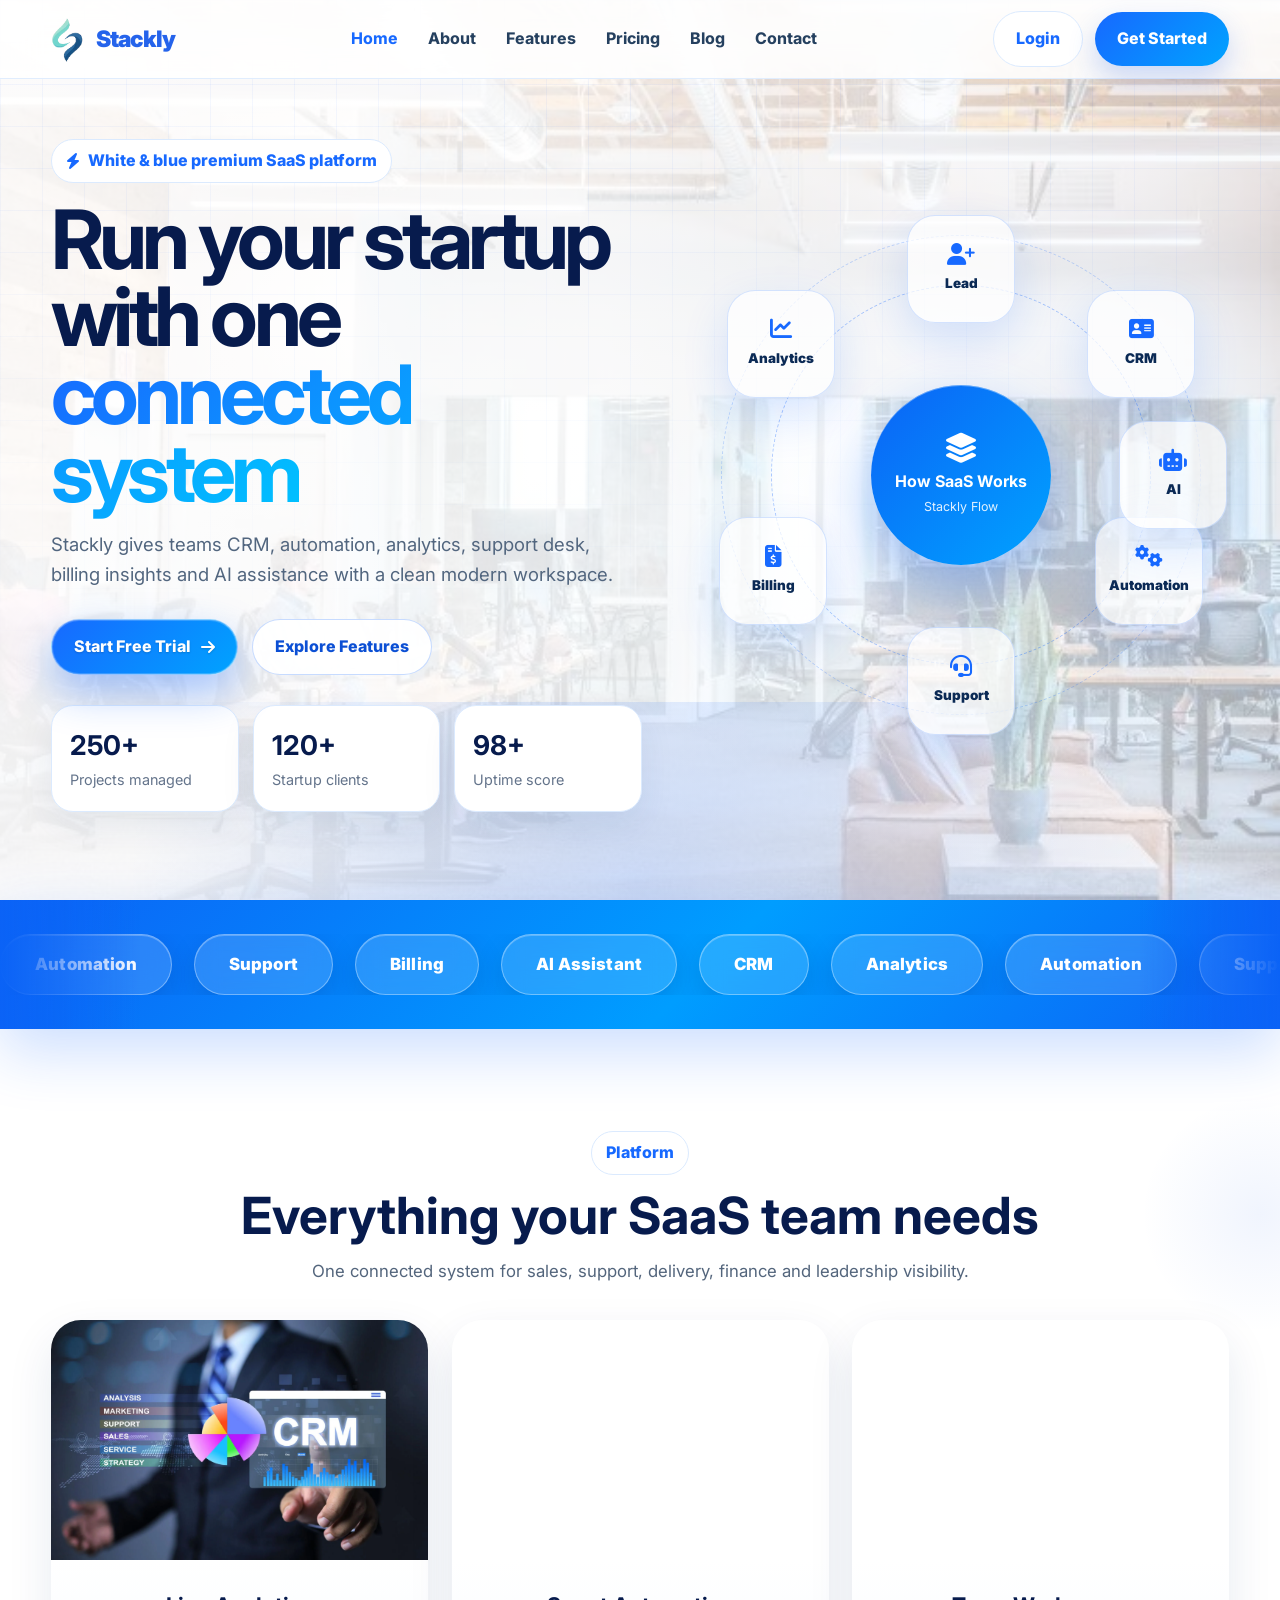
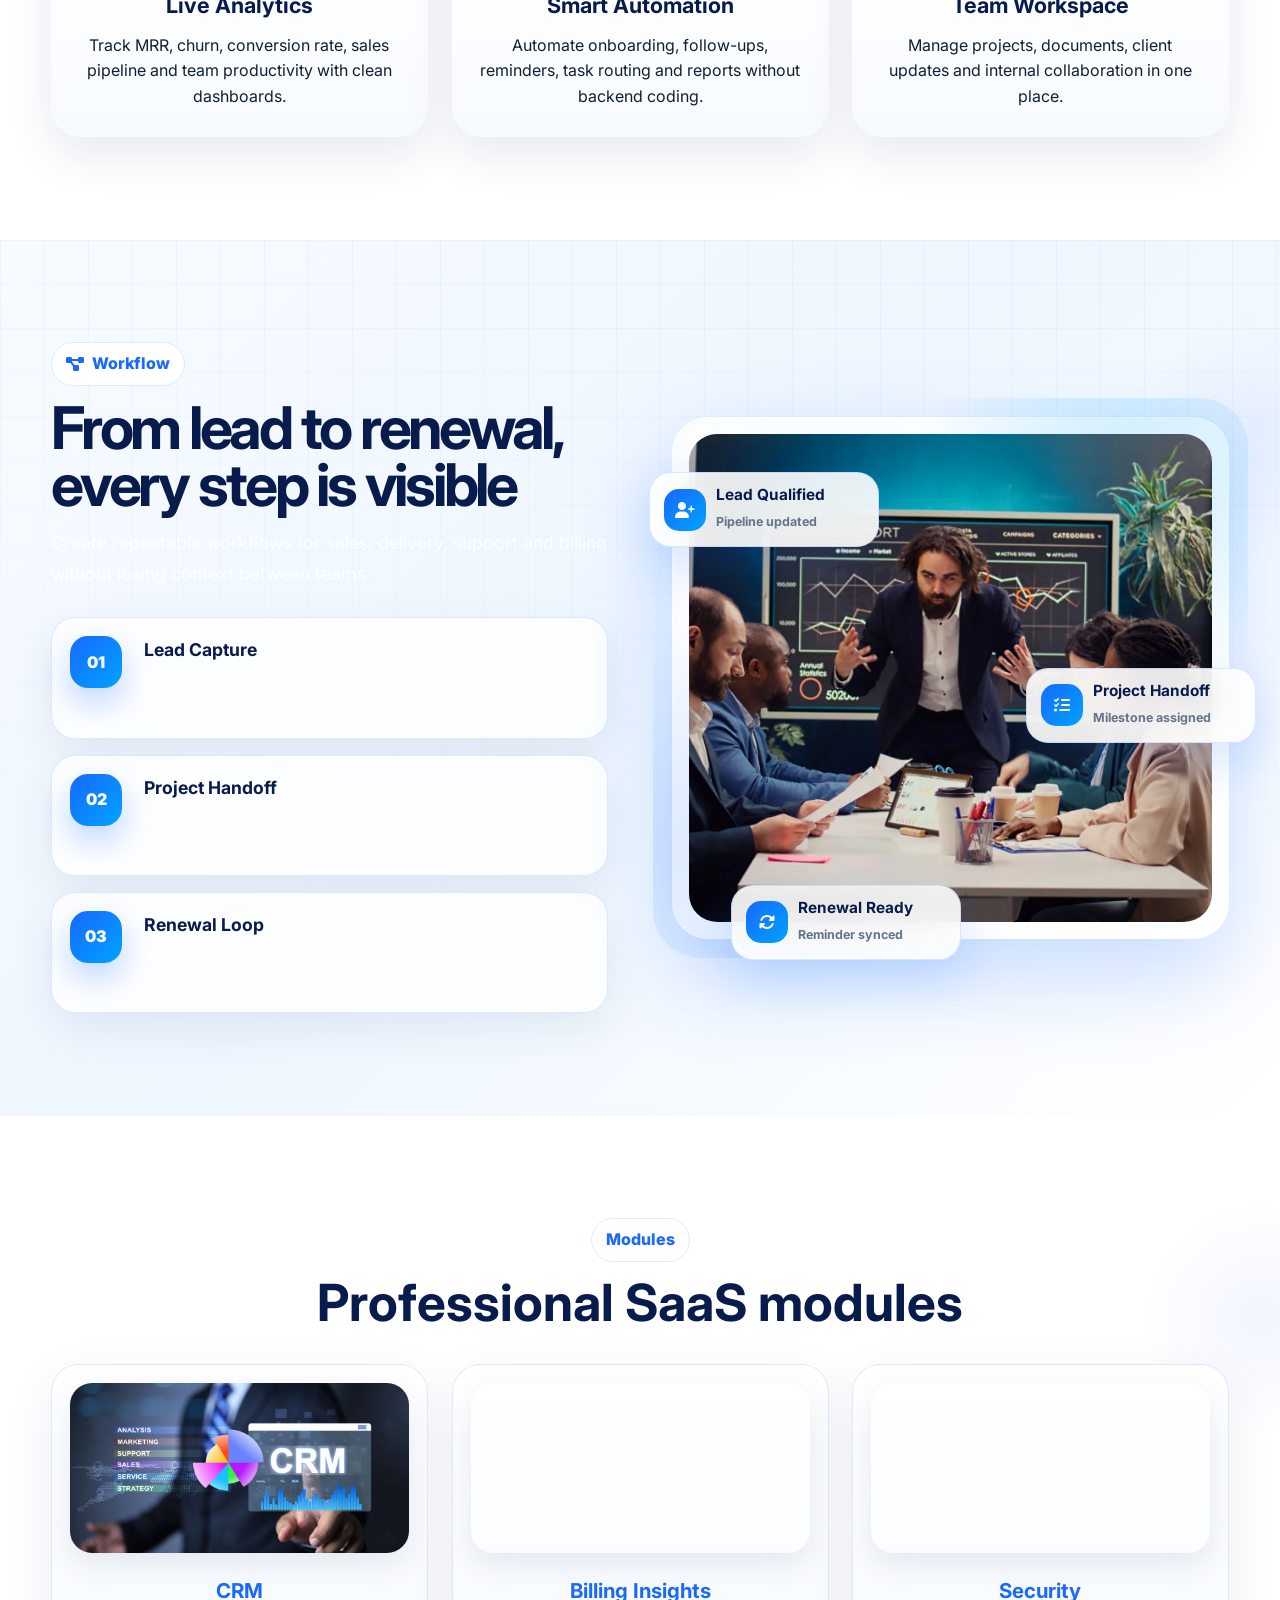
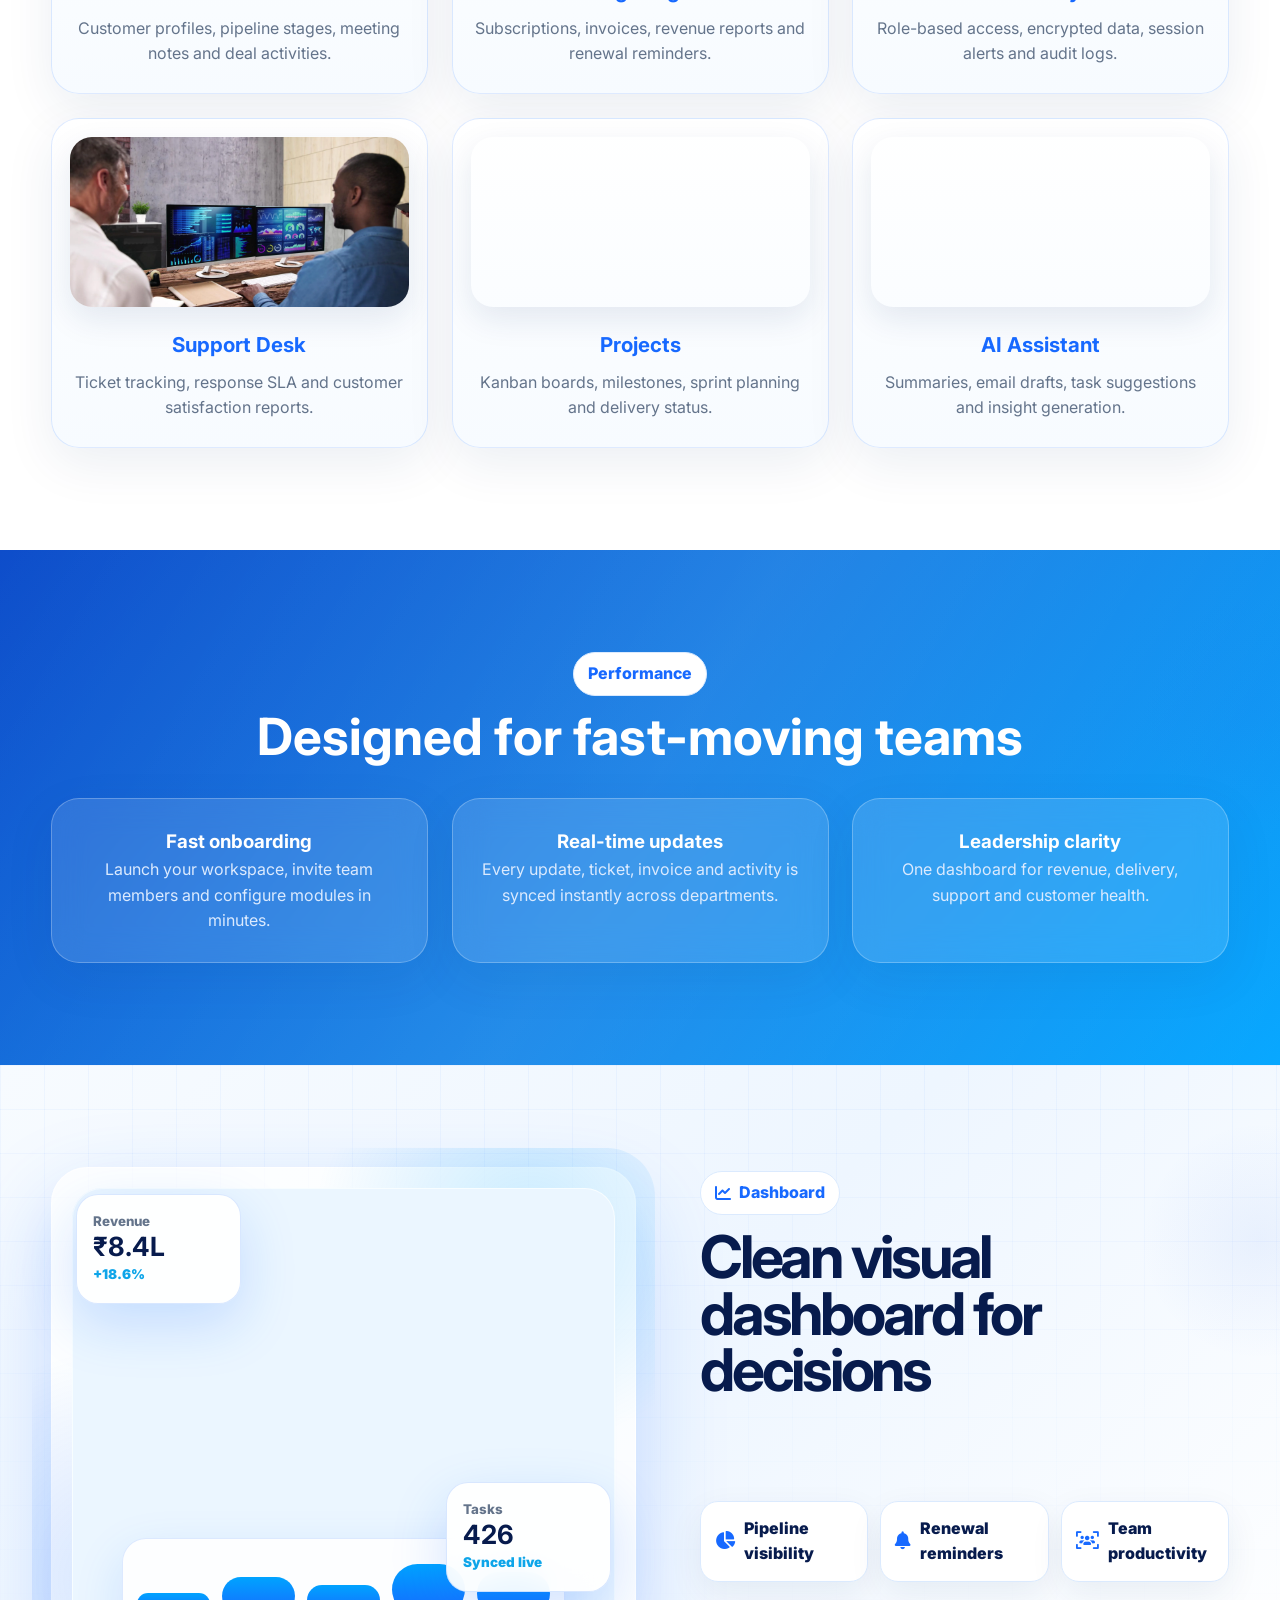
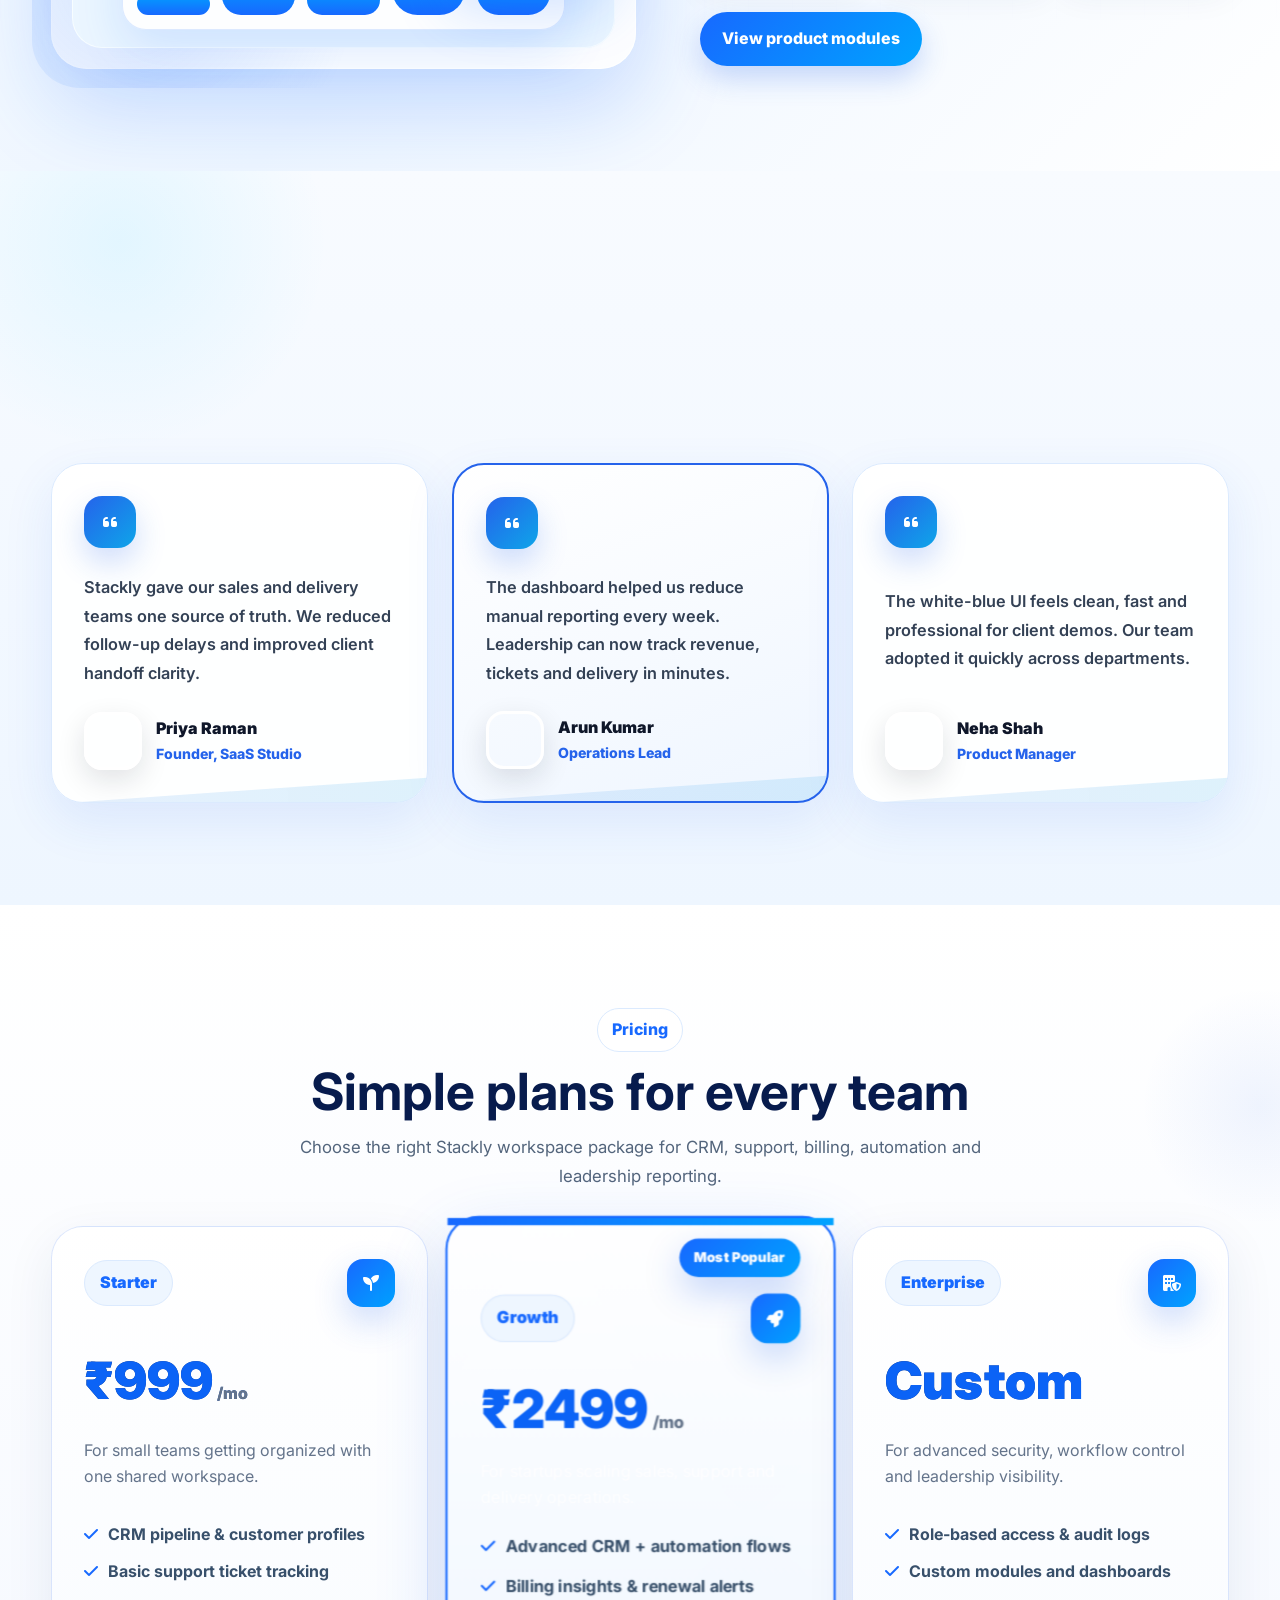
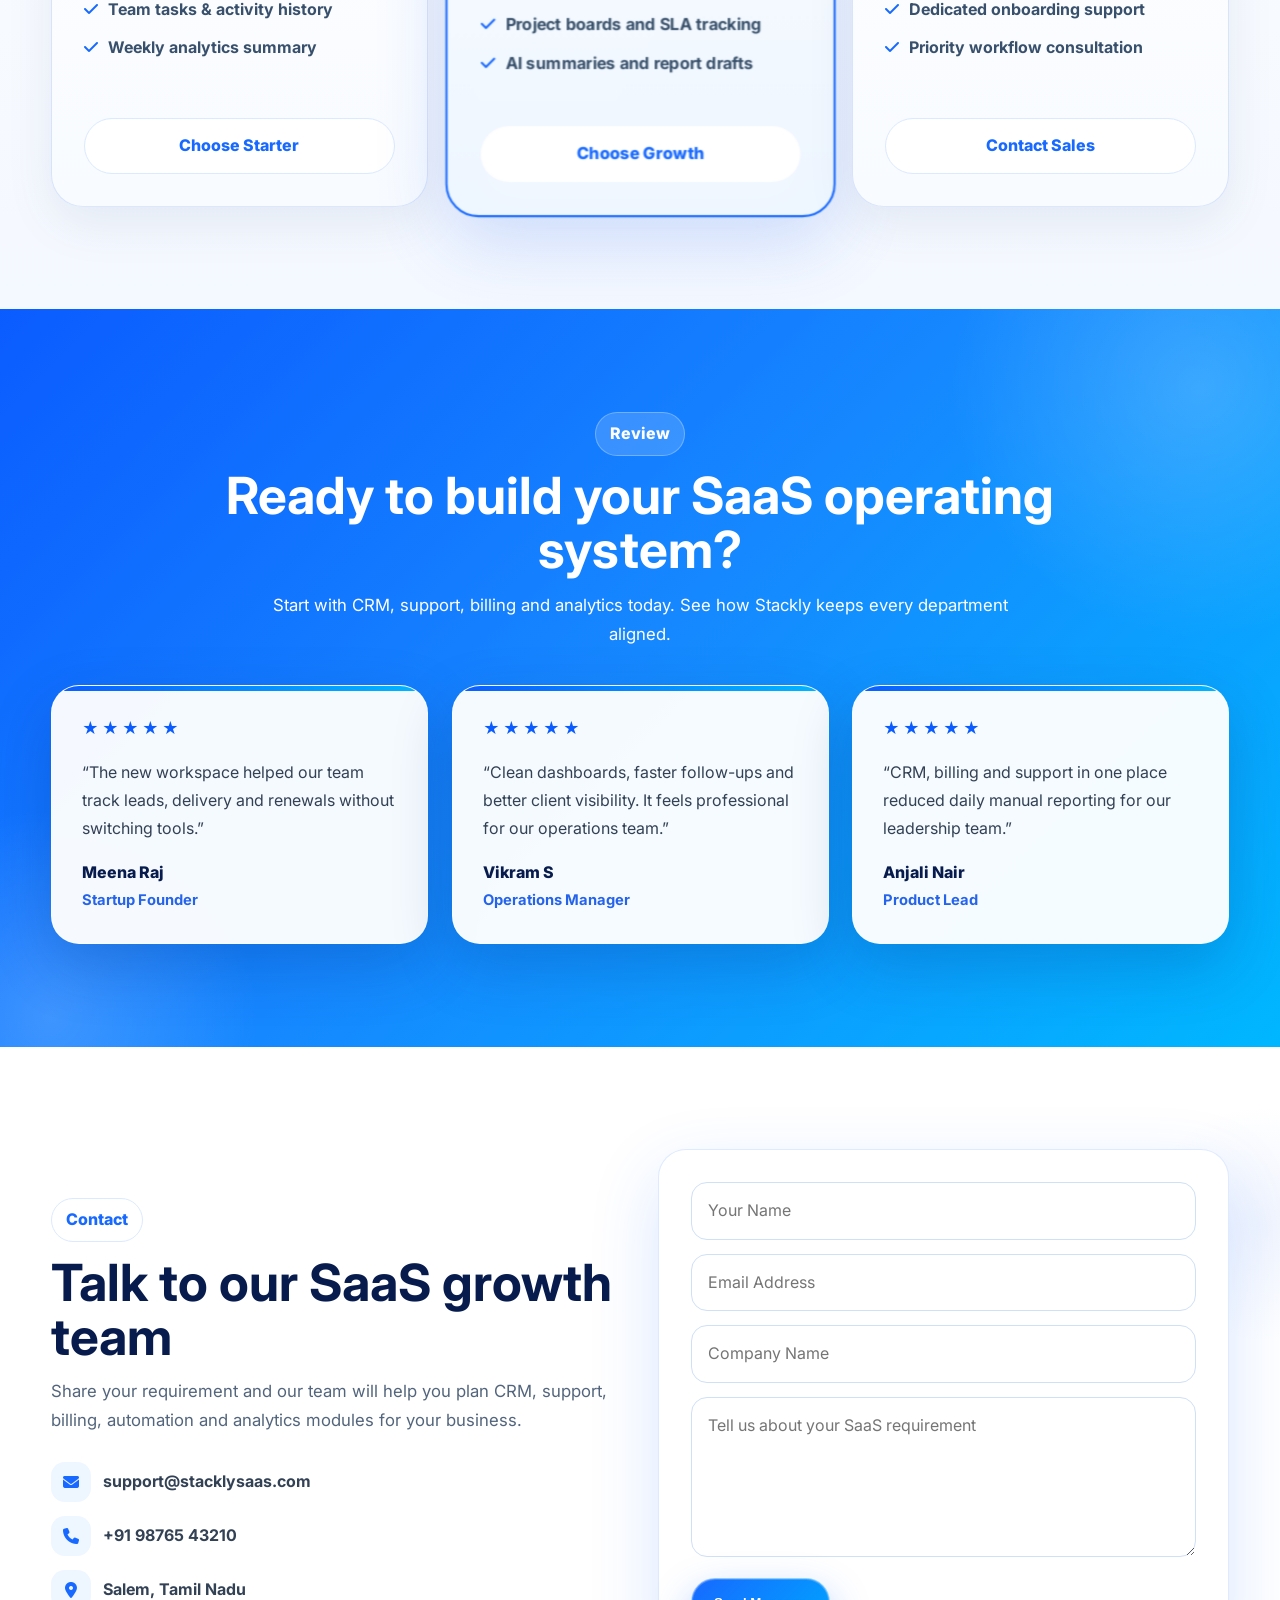
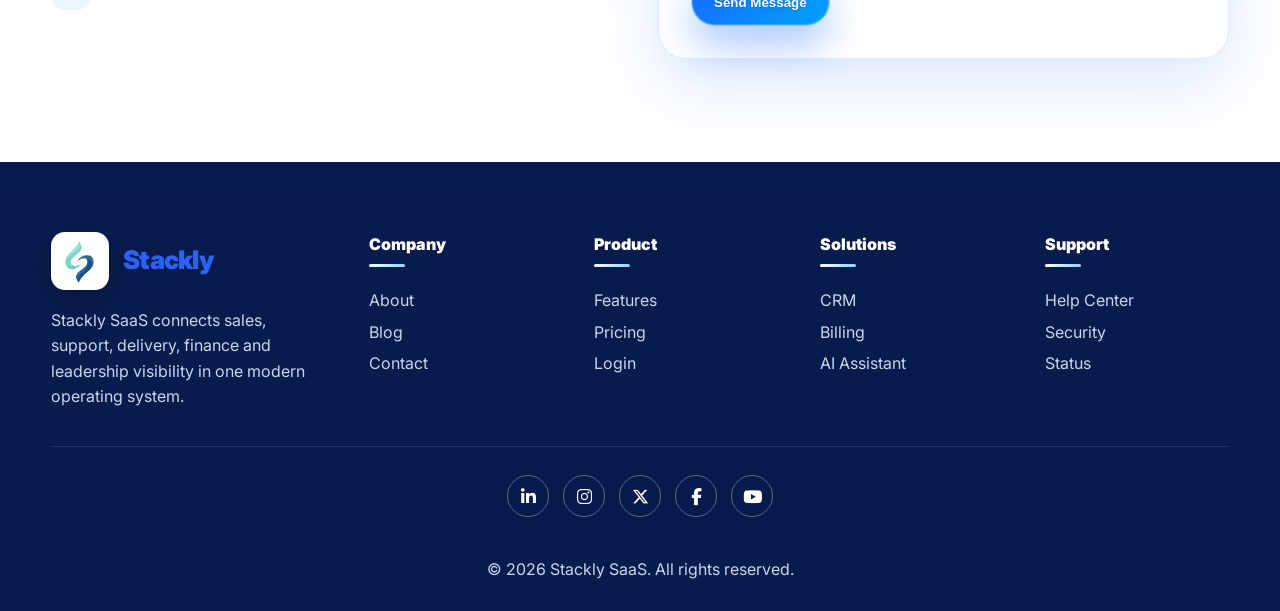
==== commit 837b19f9: "Your second commit message" ====
--- a/index.html
+++ b/index.html
@@ -1,12 +1,16 @@
-<!DOCTYPE html><html lang="en"><head><meta charset="UTF-8"><meta name="viewport" content="width=device-width, initial-scale=1.0"><title>Stackly SaaS | White Blue Premium</title><link rel="icon" href="assets/logo/stackly-logo.webp"><link rel="preconnect" href="https://fonts.googleapis.com"><link rel="preconnect" href="https://fonts.gstatic.com" crossorigin><link href="https://fonts.googleapis.com/css2?family=Inter:wght@400;500;600;700;800;900&display=swap" rel="stylesheet"><link rel="stylesheet" href="https://cdnjs.cloudflare.com/ajax/libs/font-awesome/6.5.0/css/all.min.css"><link rel="stylesheet" href="css/style.css"></head><body><header class="header"><div class="container nav"><a class="logo" href="index.html"><img src="assets/logo/stackly-logo.webp" alt="Stackly"><span class="logo-text">Stackly</span></a><ul class="nav-links"><li><a href="index.html">Home</a></li><li><a href="about.html">About</a></li><li><a href="features.html">Features</a></li><li><a href="pricing.html">Pricing</a></li><li><a href="blog.html">Blog</a></li><li><a href="contact.html">Contact</a></li></ul><div class="nav-actions"><a class="btn btn-light" href="login.html">Login</a><a class="btn btn-primary" href="signup.html">Get Started</a><button class="hamburger"><i class="fa-solid fa-bars"></i></button></div></div></header>
-<section class="hero"><div class="container hero-grid"><div class="reveal-left"><span class="eyebrow"><i class="fa-solid fa-bolt"></i> White & blue premium SaaS platform</span><h1>Run your startup with one <span>connected system</span></h1><p>Stackly gives teams CRM, automation, analytics, support desk, billing insights and AI assistance with a clean modern workspace.</p><div class="hero-cta"><a href="signup.html" class="btn btn-primary">Start Free Trial <i class="fa-solid fa-arrow-right"></i></a><a href="features.html" class="btn btn-light">Explore Features</a></div><div class="hero-stats"><div class="stat"><b data-count="250">0</b><span>Projects managed</span></div><div class="stat"><b data-count="120">0</b><span>Startup clients</span></div><div class="stat"><b data-count="98">0</b><span>Uptime score</span></div></div></div><div class="hero-card lifecycle-card reveal-right"><div class="lifecycle-orbit" aria-label="How SaaS works lifecycle"><div class="orbit-center"><i class="fa-solid fa-layer-group"></i><strong>How SaaS Works</strong><span>Stackly Flow</span></div><div class="orbit-ring ring-one"></div><div class="orbit-ring ring-two"></div><div class="orbit-item item-1"><i class="fa-solid fa-user-plus"></i><span>Lead</span></div><div class="orbit-item item-2"><i class="fa-solid fa-address-card"></i><span>CRM</span></div><div class="orbit-item item-3"><i class="fa-solid fa-gears"></i><span>Automation</span></div><div class="orbit-item item-4"><i class="fa-solid fa-headset"></i><span>Support</span></div><div class="orbit-item item-5"><i class="fa-solid fa-file-invoice-dollar"></i><span>Billing</span></div><div class="orbit-item item-6"><i class="fa-solid fa-chart-line"></i><span>Analytics</span></div><div class="orbit-item item-7"><i class="fa-solid fa-robot"></i><span>AI</span></div></div></div></div></section>
-<section class="logo-strip service-strip circular-strip"><div class="marquee"><div class="marquee-track"><span class="brand-pill">Automation</span><span class="brand-pill">Support</span><span class="brand-pill">Billing</span><span class="brand-pill">AI Assistant</span><span class="brand-pill">CRM</span><span class="brand-pill">Analytics</span><span class="brand-pill">Automation</span><span class="brand-pill">Support</span><span class="brand-pill">Billing</span><span class="brand-pill">AI Assistant</span><span class="brand-pill">CRM</span><span class="brand-pill">Analytics</span><span class="brand-pill">Automation</span><span class="brand-pill">Support</span><span class="brand-pill">Billing</span><span class="brand-pill">AI Assistant</span><span class="brand-pill">CRM</span><span class="brand-pill">Analytics</span><span class="brand-pill">Automation</span><span class="brand-pill">Support</span><span class="brand-pill">Billing</span><span class="brand-pill">AI Assistant</span><span class="brand-pill">CRM</span><span class="brand-pill">Analytics</span></div></div></section>
-<section class="section"><div class="container"><span class="eyebrow reveal">Platform</span><h2 class="section-title reveal">Everything your SaaS team needs</h2><p class="section-lead reveal">One connected system for sales, support, delivery, finance and leadership visibility.</p><div class="grid-3" style="margin-top:34px"><div class="card image-card reveal "><img src="assets/images/Live Analytics.webp" alt="Live Analytics"><div class="card-body"><h3>Live Analytics</h3><p>Track MRR, churn, conversion rate, sales pipeline and team productivity with clean dashboards.</p></div></div><div class="card image-card reveal "><img src="assets/images/Smart Automation.webp" alt="Smart Automation"><div class="card-body"><h3>Smart Automation</h3><p>Automate onboarding, follow-ups, reminders, task routing and reports without backend coding.</p></div></div><div class="card image-card reveal "><img src="assets/images/Team Workspace.webp" alt="Team Workspace"><div class="card-body"><h3>Team Workspace</h3><p>Manage projects, documents, client updates and internal collaboration in one place.</p></div></div></div></div></section>
-<section class="section workflow-hero premium-split"><div class="container hero-style-grid"><div class="reveal-left hero-style-copy"><span class="eyebrow"><i class="fa-solid fa-diagram-project"></i> Workflow</span><h2 class="section-title">From lead to renewal, every step is visible</h2><p class="section-lead">Create repeatable workflows for sales, delivery, support and billing without losing context between teams.</p><div class="workflow-steps"><div class="workflow-step"><span>01</span><div><h3>Lead Capture</h3><p>Capture, qualify and move every opportunity through clear deal stages.</p></div></div><div class="workflow-step"><span>02</span><div><h3>Project Handoff</h3><p>Convert deals into delivery milestones, task owners and client updates.</p></div></div><div class="workflow-step"><span>03</span><div><h3>Renewal Loop</h3><p>Track reminders, revenue reports, support history and customer health.</p></div></div></div></div><div class="workflow-visual reveal-right"><img src="assets/images/Startup workflow Team.webp" alt="Startup workflow team"><div class="floating-panel panel-a"><i class="fa-solid fa-user-plus"></i><strong>Lead Qualified</strong><span>Pipeline updated</span></div><div class="floating-panel panel-b"><i class="fa-solid fa-list-check"></i><strong>Project Handoff</strong><span>Milestone assigned</span></div><div class="floating-panel panel-c"><i class="fa-solid fa-rotate"></i><strong>Renewal Ready</strong><span>Reminder synced</span></div></div></div></section>
-<section class="section"><div class="container"><span class="eyebrow reveal">Modules</span><h2 class="section-title reveal">Professional SaaS modules</h2><div class="grid-3" style="margin-top:34px"><div class="card module-card reveal"><img src="assets/images/Live Analytics.webp" alt="CRM"><h3>CRM</h3><p>Customer profiles, pipeline stages, meeting notes and deal activities.</p></div><div class="card module-card reveal"><img src="assets/images/Billing Insights.webp" alt="Billing Insights"><h3>Billing Insights</h3><p>Subscriptions, invoices, revenue reports and renewal reminders.</p></div><div class="card module-card reveal"><img src="assets/images/Security.webp" alt="Security"><h3>Security</h3><p>Role-based access, encrypted data, session alerts and audit logs.</p></div><div class="card module-card reveal"><img src="assets/images/CMS.webp" alt="Support Desk"><h3>Support Desk</h3><p>Ticket tracking, response SLA and customer satisfaction reports.</p></div><div class="card module-card reveal"><img src="assets/images/Projects.webp" alt="Projects"><h3>Projects</h3><p>Kanban boards, milestones, sprint planning and delivery status.</p></div><div class="card module-card reveal"><img src="assets/images/Smart Automation.webp" alt="AI Assistant"><h3>AI Assistant</h3><p>Summaries, email drafts, task suggestions and insight generation.</p></div></div></div></section>
+<!DOCTYPE html>
+<html lang="en"><head><meta charset="utf-8"/><meta content="width=device-width, initial-scale=1.0" name="viewport"/><title>Stackly SaaS | White Blue Premium Platform</title><link href="assets/logo/stackly-logo.webp" rel="icon"/><link href="https://fonts.googleapis.com" rel="preconnect"/><link crossorigin="" href="https://fonts.gstatic.com" rel="preconnect"/><link href="https://fonts.googleapis.com/css2?family=Inter:wght@400;500;600;700;800;900&amp;display=swap" rel="stylesheet"/><link href="https://cdnjs.cloudflare.com/ajax/libs/font-awesome/6.5.0/css/all.min.css" rel="stylesheet"/><link href="css/style.css" rel="stylesheet"/><meta content="Stackly SaaS is a white and blue premium platform for CRM, automation, billing, support, analytics and AI workflows." name="description"/><meta content="Stackly SaaS, CRM software, billing insights, startup dashboard, SaaS analytics, support desk, automation platform, Salem SaaS" name="keywords"/><meta content="Stackly SaaS" name="author"/><meta content="Stackly SaaS | White Blue Premium Platform" property="og:title"/><meta content="Stackly SaaS is a white and blue premium platform for CRM, automation, billing, support, analytics and AI workflows." property="og:description"/><meta content="website" property="og:type"/><meta content="assets/logo/stackly-logo.webp" property="og:image"/><meta content="#1769ff" name="theme-color"/></head><body><header class="header"><div class="container nav"><a class="logo" href="index.html"><img alt="Stackly SaaS logo" decoding="async" src="assets/logo/stackly-logo.webp"/><span class="logo-text">Stackly</span></a><ul class="nav-links" id="primary-navigation"><li><a href="index.html">Home</a></li><li><a href="about.html">About</a></li><li><a href="features.html">Features</a></li><li><a href="pricing.html">Pricing</a></li><li><a href="blog.html">Blog</a></li><li><a href="contact.html">Contact</a></li></ul><div class="nav-actions"><a class="btn btn-light" href="login.html">Login</a><a class="btn btn-primary" href="signup.html">Get Started</a><button aria-controls="primary-navigation" aria-expanded="false" aria-label="Open navigation menu" class="hamburger" type="button"><i class="fa-solid fa-bars"></i></button></div></div></header>
+<section class="hero"><div class="container hero-grid"><div class="reveal-left"><span class="eyebrow"><i class="fa-solid fa-bolt"></i> White &amp; blue premium SaaS platform</span><h1>Run your startup with one <span>connected system</span></h1><p>Stackly gives teams CRM, automation, analytics, support desk, billing insights and AI assistance with a clean modern workspace.</p><div class="hero-cta"><a class="btn btn-primary" href="signup.html">Start Free Trial <i class="fa-solid fa-arrow-right"></i></a><a class="btn btn-light" href="features.html">Explore Features</a></div><div class="hero-stats"><div class="stat"><b data-count="250">0</b><span>Projects managed</span></div><div class="stat"><b data-count="120">0</b><span>Startup clients</span></div><div class="stat"><b data-count="98">0</b><span>Uptime score</span></div></div></div><div class="hero-card lifecycle-card reveal-right"><div aria-label="How SaaS works lifecycle" class="lifecycle-orbit"><div class="orbit-center"><i class="fa-solid fa-layer-group"></i><strong>How SaaS Works</strong><span>Stackly Flow</span></div><div class="orbit-ring ring-one"></div><div class="orbit-ring ring-two"></div><div class="orbit-item item-1"><i class="fa-solid fa-user-plus"></i><span>Lead</span></div><div class="orbit-item item-2"><i class="fa-solid fa-address-card"></i><span><a href="404.html">CRM</a></span></div><div class="orbit-item item-3"><i class="fa-solid fa-gears"></i><span>Automation</span></div><div class="orbit-item item-4"><i class="fa-solid fa-headset"></i><span>Support</span></div><div class="orbit-item item-5"><i class="fa-solid fa-file-invoice-dollar"></i><span><a href="404.html">Billing</a></span></div><div class="orbit-item item-6"><i class="fa-solid fa-chart-line"></i><span>Analytics</span></div><div class="orbit-item item-7"><i class="fa-solid fa-robot"></i><span>AI</span></div></div></div></div></section>
+<section class="logo-strip service-strip circular-strip"><div class="marquee"><div class="marquee-track"><span class="brand-pill">Automation</span><span class="brand-pill">Support</span><span class="brand-pill"><a href="404.html">Billing</a></span><span class="brand-pill"><a href="404.html">AI Assistant</a></span><span class="brand-pill"><a href="404.html">CRM</a></span><span class="brand-pill">Analytics</span><span class="brand-pill">Automation</span><span class="brand-pill">Support</span><span class="brand-pill"><a href="404.html">Billing</a></span><span class="brand-pill"><a href="404.html">AI Assistant</a></span><span class="brand-pill"><a href="404.html">CRM</a></span><span class="brand-pill">Analytics</span><span class="brand-pill">Automation</span><span class="brand-pill">Support</span><span class="brand-pill"><a href="404.html">Billing</a></span><span class="brand-pill"><a href="404.html">AI Assistant</a></span><span class="brand-pill"><a href="404.html">CRM</a></span><span class="brand-pill">Analytics</span><span class="brand-pill">Automation</span><span class="brand-pill">Support</span><span class="brand-pill"><a href="404.html">Billing</a></span><span class="brand-pill"><a href="404.html">AI Assistant</a></span><span class="brand-pill"><a href="404.html">CRM</a></span><span class="brand-pill">Analytics</span></div></div></section>
+<section class="section"><div class="container"><span class="eyebrow reveal">Platform</span><h2 class="section-title reveal">Everything your SaaS team needs</h2><p class="section-lead reveal">One connected system for sales, support, delivery, finance and leadership visibility.</p><div class="grid-3" style="margin-top:34px"><div class="card image-card reveal"><img alt="Live Analytics" decoding="async" loading="lazy" src="assets/images/Live Analytics.webp"/><div class="card-body"><h3>Live Analytics</h3><p>Track MRR, churn, conversion rate, sales pipeline and team productivity with clean dashboards.</p></div></div><div class="card image-card reveal"><img alt="Smart Automation" decoding="async" loading="lazy" src="assets/images/Smart Automation.webp"/><div class="card-body"><h3>Smart Automation</h3><p>Automate onboarding, follow-ups, reminders, task routing and reports without backend coding.</p></div></div><div class="card image-card reveal"><img alt="Team Workspace" decoding="async" loading="lazy" src="assets/images/Team Workspace.webp"/><div class="card-body"><h3>Team Workspace</h3><p>Manage projects, documents, client updates and internal collaboration in one place.</p></div></div></div></div></section>
+<section class="section workflow-hero premium-split"><div class="container hero-style-grid"><div class="reveal-left hero-style-copy"><span class="eyebrow"><i class="fa-solid fa-diagram-project"></i> Workflow</span><h2 class="section-title">From lead to renewal, every step is visible</h2><p class="section-lead">Create repeatable workflows for sales, delivery, support and billing without losing context between teams.</p><div class="workflow-steps"><div class="workflow-step"><span>01</span><div><h3>Lead Capture</h3><p>Capture, qualify and move every opportunity through clear deal stages.</p></div></div><div class="workflow-step"><span>02</span><div><h3>Project Handoff</h3><p>Convert deals into delivery milestones, task owners and client updates.</p></div></div><div class="workflow-step"><span>03</span><div><h3>Renewal Loop</h3><p>Track reminders, revenue reports, support history and customer health.</p></div></div></div></div><div class="workflow-visual reveal-right"><img alt="Startup workflow team" decoding="async" loading="lazy" src="assets/images/Startup workflow Team.webp"/><div class="floating-panel panel-a"><i class="fa-solid fa-user-plus"></i><strong>Lead Qualified</strong><span>Pipeline updated</span></div><div class="floating-panel panel-b"><i class="fa-solid fa-list-check"></i><strong>Project Handoff</strong><span>Milestone assigned</span></div><div class="floating-panel panel-c"><i class="fa-solid fa-rotate"></i><strong>Renewal Ready</strong><span>Reminder synced</span></div></div></div></section>
+<section class="section"><div class="container"><span class="eyebrow reveal">Modules</span><h2 class="section-title reveal">Professional SaaS modules</h2><div class="grid-3" style="margin-top:34px"><div class="card module-card reveal"><img alt="Live analytics dashboard preview" decoding="async" loading="lazy" src="assets/images/Live Analytics.webp"/><h3><a href="404.html">CRM</a></h3><p>Customer profiles, pipeline stages, meeting notes and deal activities.</p></div><div class="card module-card reveal"><img alt="Billing Insights" decoding="async" loading="lazy" src="assets/images/Billing Insights.webp"/><h3>Billing Insights</h3><p>Subscriptions, invoices, revenue reports and renewal reminders.</p></div><div class="card module-card reveal"><img alt="Security" decoding="async" loading="lazy" src="assets/images/Security.webp"/><h3><a href="404.html">Security</a></h3><p>Role-based access, encrypted data, session alerts and audit logs.</p></div><div class="card module-card reveal"><img alt="Support Desk" decoding="async" loading="lazy" src="assets/images/CMS.webp"/><h3>Support Desk</h3><p>Ticket tracking, response SLA and customer satisfaction reports.</p></div><div class="card module-card reveal"><img alt="Projects" decoding="async" loading="lazy" src="assets/images/Projects.webp"/><h3>Projects</h3><p>Kanban boards, milestones, sprint planning and delivery status.</p></div><div class="card module-card reveal"><img alt="AI Assistant" decoding="async" loading="lazy" src="assets/images/Smart Automation.webp"/><h3><a href="404.html">AI Assistant</a></h3><p>Summaries, email drafts, task suggestions and insight generation.</p></div></div></div></section>
 <section class="section blue-section"><div class="container"><span class="eyebrow">Performance</span><h2 class="section-title">Designed for fast-moving teams</h2><div class="grid-3" style="margin-top:34px"><div class="card reveal"><h3>Fast onboarding</h3><p>Launch your workspace, invite team members and configure modules in minutes.</p></div><div class="card reveal"><h3>Real-time updates</h3><p>Every update, ticket, invoice and activity is synced instantly across departments.</p></div><div class="card reveal"><h3>Leadership clarity</h3><p>One dashboard for revenue, delivery, support and customer health.</p></div></div></div></section>
-<section class="section dashboard-hero premium-split"><div class="container hero-style-grid reverse"><div class="dashboard-visual reveal-left"><div class="dashboard-shell"><img src="assets/images/SaaS dashboard analytics.webp" alt="SaaS dashboard analytics"><div class="dash-widget revenue"><small>Revenue</small><strong>₹8.4L</strong><span>+18.6%</span></div><div class="dash-widget tasks"><small>Tasks</small><strong>426</strong><span>Synced live</span></div><div class="dash-chart"><span></span><span></span><span></span><span></span><span></span></div></div></div><div class="reveal-right hero-style-copy"><span class="eyebrow"><i class="fa-solid fa-chart-line"></i> Dashboard</span><h2 class="section-title">Clean visual dashboard for decisions</h2><p class="section-lead">Use live charts, pipeline cards, task trends and revenue widgets to understand your company every day.</p><div class="dashboard-points"><div><i class="fa-solid fa-chart-pie"></i><span>Pipeline visibility</span></div><div><i class="fa-solid fa-bell"></i><span>Renewal reminders</span></div><div><i class="fa-solid fa-users-viewfinder"></i><span>Team productivity</span></div></div><a href="features.html" class="btn btn-primary hero-style-btn">View product modules</a></div></div></section>
-<section class="section soft testimonials-premium-section"><div class="container"><span class="eyebrow reveal">Testimonials</span><h2 class="section-title reveal">Loved by modern teams</h2><p class="section-lead reveal">Real teams use Stackly to connect sales, support, billing and delivery with clear visibility.</p><div class="testimonial-card-grid"><article class="testimonial-card-pro reveal"><div class="quote-badge"><i class="fa-solid fa-quote-left"></i></div><p>Stackly gave our sales and delivery teams one source of truth. We reduced follow-up delays and improved client handoff clarity.</p><div class="testimonial-author"><img src="assets/images/Priya Raman.webp" alt="Priya Raman"><div><h4>Priya Raman</h4><span>Founder, SaaS Studio</span></div></div></article><article class="testimonial-card-pro featured-review reveal"><div class="quote-badge"><i class="fa-solid fa-quote-left"></i></div><p>The dashboard helped us reduce manual reporting every week. Leadership can now track revenue, tickets and delivery in minutes.</p><div class="testimonial-author"><img src="assets/images/Arun Kumar.webp" alt="Arun Kumar"><div><h4>Arun Kumar</h4><span>Operations Lead</span></div></div></article><article class="testimonial-card-pro reveal"><div class="quote-badge"><i class="fa-solid fa-quote-left"></i></div><p>The white-blue UI feels clean, fast and professional for client demos. Our team adopted it quickly across departments.</p><div class="testimonial-author"><img src="assets/images/Neha Shah.webp" alt="Neha Shah"><div><h4>Neha Shah</h4><span>Product Manager</span></div></div></article></div></div></section>
-<section class="section pricing pricing-premium"><div class="container"><span class="eyebrow reveal">Pricing</span><h2 class="section-title reveal">Simple plans for every team</h2><p class="section-lead reveal">Choose the right Stackly workspace package for CRM, support, billing, automation and leadership reporting.</p><div class="grid-3 pricing-grid" style="margin-top:34px"><div class="card price-card modern-price reveal"><div class="plan-top"><span class="plan-badge">Starter</span><i class="fa-solid fa-seedling"></i></div><div class="price">₹999<span>/mo</span></div><p>For small teams getting organized with one shared workspace.</p><ul class="plan-list"><li><i class="fa-solid fa-check"></i> CRM pipeline & customer profiles</li><li><i class="fa-solid fa-check"></i> Basic support ticket tracking</li><li><i class="fa-solid fa-check"></i> Team tasks & activity history</li><li><i class="fa-solid fa-check"></i> Weekly analytics summary</li></ul><a class="btn btn-light" href="pricing.html">Choose Starter</a></div><div class="card price-card modern-price featured reveal"><div class="popular-tag">Most Popular</div><div class="plan-top"><span class="plan-badge">Growth</span><i class="fa-solid fa-rocket"></i></div><div class="price">₹2499<span>/mo</span></div><p>For startups scaling sales, support and delivery operations.</p><ul class="plan-list"><li><i class="fa-solid fa-check"></i> Advanced CRM + automation flows</li><li><i class="fa-solid fa-check"></i> Billing insights & renewal alerts</li><li><i class="fa-solid fa-check"></i> Project boards and SLA tracking</li><li><i class="fa-solid fa-check"></i> AI summaries and report drafts</li></ul><a class="btn btn-primary" href="pricing.html">Choose Growth</a></div><div class="card price-card modern-price reveal"><div class="plan-top"><span class="plan-badge">Enterprise</span><i class="fa-solid fa-building-shield"></i></div><div class="price">Custom</div><p>For advanced security, workflow control and leadership visibility.</p><ul class="plan-list"><li><i class="fa-solid fa-check"></i> Role-based access & audit logs</li><li><i class="fa-solid fa-check"></i> Custom modules and dashboards</li><li><i class="fa-solid fa-check"></i> Dedicated onboarding support</li><li><i class="fa-solid fa-check"></i> Priority workflow consultation</li></ul><a class="btn btn-light" href="contact.html">Contact Sales</a></div></div></div></section>
-<section class="section final-cta"><div class="container"><span class="eyebrow reveal">Review</span><h2 class="section-title reveal">Ready to build your SaaS operating system?</h2><p class="section-lead reveal">Start with CRM, support, billing and analytics today. See how Stackly keeps every department aligned.</p><div class="review-grid"><div class="review-card reveal"><div class="stars">★★★★★</div><p>“The new workspace helped our team track leads, delivery and renewals without switching tools.”</p><h4>Meena Raj</h4><span>Startup Founder</span></div><div class="review-card reveal"><div class="stars">★★★★★</div><p>“Clean dashboards, faster follow-ups and better client visibility. It feels professional for our operations team.”</p><h4>Vikram S</h4><span>Operations Manager</span></div><div class="review-card reveal"><div class="stars">★★★★★</div><p>“CRM, billing and support in one place reduced daily manual reporting for our leadership team.”</p><h4>Anjali Nair</h4><span>Product Lead</span></div></div></div></section><section class="section home-contact"><div class="container grid-2"><div class="reveal-left"><span class="eyebrow">Contact</span><h2 class="section-title">Talk to our SaaS growth team</h2><p class="section-lead">Share your requirement and our team will help you plan CRM, support, billing, automation and analytics modules for your business.</p><div class="contact-info"><p><i class="fa-solid fa-envelope"></i> support@stacklysaas.com</p><p><i class="fa-solid fa-phone"></i> +91 98765 43210</p><p><i class="fa-solid fa-location-dot"></i> Salem, Tamil Nadu</p></div></div><form class="form reveal-right redirect-404-form"><input type="text" placeholder="Your Name" required><input type="email" placeholder="Email Address" required><input type="text" placeholder="Company Name" required><textarea rows="5" placeholder="Tell us about your SaaS requirement" required></textarea><button class="btn btn-primary" type="submit">Send Message</button></form></div></section>
-<footer class="footer"><div class="container footer-grid"><div><div class="footer-brand"><img src="assets/logo/stackly-logo.webp" alt="Stackly"><span>Stackly</span></div><p>Stackly SaaS connects sales, support, delivery, finance and leadership visibility in one modern operating system.</p></div><div><h4>Company</h4><p><a href="about.html">About</a></p><p><a href="blog.html">Blog</a></p><p><a href="contact.html">Contact</a></p></div><div><h4>Product</h4><p><a href="features.html">Features</a></p><p><a href="pricing.html">Pricing</a></p><p><a href="login.html">Login</a></p></div><div><h4>Solutions</h4><p>CRM</p><p>Billing</p><p>AI Assistant</p></div><div><h4>Support</h4><p>Help Center</p><p>Security</p><p>Status</p></div></div><div class="footer-social" aria-label="Social media links"><a href="404.html" aria-label="LinkedIn"><i class="fa-brands fa-linkedin-in"></i></a><a href="404.html" aria-label="Instagram"><i class="fa-brands fa-instagram"></i></a><a href="404.html" aria-label="Twitter"><i class="fa-brands fa-x-twitter"></i></a><a href="404.html" aria-label="Facebook"><i class="fa-brands fa-facebook-f"></i></a><a href="404.html" aria-label="YouTube"><i class="fa-brands fa-youtube"></i></a></div><div class="container footer-bottom">© 2026 Stackly SaaS. All rights reserved.</div></footer><script src="js/script.js"></script></body></html>+<section class="section dashboard-hero premium-split"><div class="container hero-style-grid reverse"><div class="dashboard-visual reveal-left"><div class="dashboard-shell"><img alt="SaaS dashboard analytics" decoding="async" loading="lazy" src="assets/images/SaaS dashboard analytics.webp"/><div class="dash-widget revenue"><small>Revenue</small><strong>₹8.4L</strong><span>+18.6%</span></div><div class="dash-widget tasks"><small>Tasks</small><strong>426</strong><span>Synced live</span></div><div class="dash-chart"><span></span><span></span><span></span><span></span><span></span></div></div></div><div class="reveal-right hero-style-copy"><span class="eyebrow"><i class="fa-solid fa-chart-line"></i> Dashboard</span><h2 class="section-title">Clean visual dashboard for decisions</h2><p class="section-lead">Use live charts, pipeline cards, task trends and revenue widgets to understand your company every day.</p><div class="dashboard-points"><div><i class="fa-solid fa-chart-pie"></i><span>Pipeline visibility</span></div><div><i class="fa-solid fa-bell"></i><span>Renewal reminders</span></div><div><i class="fa-solid fa-users-viewfinder"></i><span>Team productivity</span></div></div><a class="btn btn-primary hero-style-btn" href="features.html">View product modules</a></div></div></section>
+<section class="section soft testimonials-premium-section"><div class="container"><span class="eyebrow reveal">Testimonials</span><h2 class="section-title reveal">Loved by modern teams</h2><p class="section-lead reveal">Real teams use Stackly to connect sales, support, billing and delivery with clear visibility.</p><div class="testimonial-card-grid"><article class="testimonial-card-pro reveal"><div class="quote-badge"><i class="fa-solid fa-quote-left"></i></div><p>Stackly gave our sales and delivery teams one source of truth. We reduced follow-up delays and improved client handoff clarity.</p><div class="testimonial-author"><img alt="Priya Raman" decoding="async" loading="lazy" src="assets/images/Priya Raman.webp"/><div><h4>Priya Raman</h4><span>Founder, SaaS Studio</span></div></div></article><article class="testimonial-card-pro featured-review reveal"><div class="quote-badge"><i class="fa-solid fa-quote-left"></i></div><p>The dashboard helped us reduce manual reporting every week. Leadership can now track revenue, tickets and delivery in minutes.</p><div class="testimonial-author"><img alt="Arun Kumar" decoding="async" loading="lazy" src="assets/images/Arun Kumar.webp"/><div><h4>Arun Kumar</h4><span>Operations Lead</span></div></div></article><article class="testimonial-card-pro reveal"><div class="quote-badge"><i class="fa-solid fa-quote-left"></i></div><p>The white-blue UI feels clean, fast and professional for client demos. Our team adopted it quickly across departments.</p><div class="testimonial-author"><img alt="Neha Shah" decoding="async" loading="lazy" src="assets/images/Neha Shah.webp"/><div><h4>Neha Shah</h4><span>Product Manager</span></div></div></article></div></div></section>
+<section class="section pricing pricing-premium"><div class="container"><span class="eyebrow reveal">Pricing</span><h2 class="section-title reveal">Simple plans for every team</h2><p class="section-lead reveal">Choose the right Stackly workspace package for CRM, support, billing, automation and leadership reporting.</p><div class="grid-3 pricing-grid" style="margin-top:34px"><div class="card price-card modern-price reveal"><div class="plan-top"><span class="plan-badge">Starter</span><i class="fa-solid fa-seedling"></i></div><div class="price">₹999<span>/mo</span></div><p>For small teams getting organized with one shared workspace.</p><ul class="plan-list"><li><i class="fa-solid fa-check"></i> CRM pipeline &amp; customer profiles</li><li><i class="fa-solid fa-check"></i> Basic support ticket tracking</li><li><i class="fa-solid fa-check"></i> Team tasks &amp; activity history</li><li><i class="fa-solid fa-check"></i> Weekly analytics summary</li></ul><a class="btn btn-light" href="pricing.html">Choose Starter</a></div><div class="card price-card modern-price featured reveal"><div class="popular-tag">Most Popular</div><div class="plan-top"><span class="plan-badge">Growth</span><i class="fa-solid fa-rocket"></i></div><div class="price">₹2499<span>/mo</span></div><p>For startups scaling sales, support and delivery operations.</p><ul class="plan-list"><li><i class="fa-solid fa-check"></i> Advanced CRM + automation flows</li><li><i class="fa-solid fa-check"></i> Billing insights &amp; renewal alerts</li><li><i class="fa-solid fa-check"></i> Project boards and SLA tracking</li><li><i class="fa-solid fa-check"></i> AI summaries and report drafts</li></ul><a class="btn btn-primary" href="pricing.html">Choose Growth</a></div><div class="card price-card modern-price reveal"><div class="plan-top"><span class="plan-badge">Enterprise</span><i class="fa-solid fa-building-shield"></i></div><div class="price">Custom</div><p>For advanced security, workflow control and leadership visibility.</p><ul class="plan-list"><li><i class="fa-solid fa-check"></i> Role-based access &amp; audit logs</li><li><i class="fa-solid fa-check"></i> Custom modules and dashboards</li><li><i class="fa-solid fa-check"></i> Dedicated onboarding support</li><li><i class="fa-solid fa-check"></i> Priority workflow consultation</li></ul><a class="btn btn-light" href="contact.html">Contact Sales</a></div></div></div></section>
+<section class="section final-cta"><div class="container"><span class="eyebrow reveal">Review</span><h2 class="section-title reveal">Ready to build your SaaS operating system?</h2><p class="section-lead reveal">Start with CRM, support, billing and analytics today. See how Stackly keeps every department aligned.</p><div class="review-grid"><div class="review-card reveal"><div class="stars">★★★★★</div><p>“The new workspace helped our team track leads, delivery and renewals without switching tools.”</p><h4>Meena Raj</h4><span>Startup Founder</span></div><div class="review-card reveal"><div class="stars">★★★★★</div><p>“Clean dashboards, faster follow-ups and better client visibility. It feels professional for our operations team.”</p><h4>Vikram S</h4><span>Operations Manager</span></div><div class="review-card reveal"><div class="stars">★★★★★</div><p>“CRM, billing and support in one place reduced daily manual reporting for our leadership team.”</p><h4>Anjali Nair</h4><span>Product Lead</span></div></div></div></section><section class="section home-contact"><div class="container grid-2"><div class="reveal-left"><span class="eyebrow">Contact</span><h2 class="section-title">Talk to our SaaS growth team</h2><p class="section-lead">Share your requirement and our team will help you plan CRM, support, billing, automation and analytics modules for your business.</p><div class="contact-info"><p><i class="fa-solid fa-envelope"></i> support@stacklysaas.com</p><p><i class="fa-solid fa-phone"></i> +91 98765 43210</p><p><i class="fa-solid fa-location-dot"></i> Salem, Tamil Nadu</p></div></div><form aria-label="Stackly contact form" class="form reveal-right redirect-404-form"><input aria-label="Your Name" placeholder="Your Name" required="" type="text"/><input aria-label="Email Address" placeholder="Email Address" required="" type="email"/><input aria-label="Company Name" placeholder="Company Name" required="" type="text"/><textarea aria-label="Tell us about your SaaS requirement" placeholder="Tell us about your SaaS requirement" required="" rows="5"></textarea><button class="btn btn-primary" type="submit">Send Message</button></form></div></section>
+<footer class="footer"><div class="container footer-grid"><div><div class="footer-brand"><img alt="Stackly SaaS logo" decoding="async" src="assets/logo/stackly-logo.webp"/><span>Stackly</span></div><p>Stackly SaaS connects sales, support, delivery, finance and leadership visibility in one modern operating system.</p></div><div><h4>Company</h4><p><a href="about.html">About</a></p><p><a href="blog.html">Blog</a></p><p><a href="contact.html">Contact</a></p></div><div><h4>Product</h4><p><a href="features.html">Features</a></p><p><a href="pricing.html">Pricing</a></p><p><a href="login.html">Login</a></p></div><div><h4>Solutions</h4><p><a href="404.html">CRM</a></p><p><a href="404.html">Billing</a></p><p><a href="404.html">AI Assistant</a></p></div><div><h4>Support</h4><p><a href="404.html">Help Center</a></p><p><a href="404.html">Security</a></p><p><a href="404.html">Status</a></p></div></div><div aria-label="Social media links" class="footer-social"><a aria-label="LinkedIn" href="404.html"><i class="fa-brands fa-linkedin-in"></i></a><a aria-label="Instagram" href="404.html"><i class="fa-brands fa-instagram"></i></a><a aria-label="Twitter" href="404.html"><i class="fa-brands fa-x-twitter"></i></a><a aria-label="Facebook" href="404.html"><i class="fa-brands fa-facebook-f"></i></a><a aria-label="YouTube" href="404.html"><i class="fa-brands fa-youtube"></i></a></div><div class="container footer-bottom">© 2026 Stackly SaaS. All rights reserved.</div>
+
+
+</footer><script src="js/script.js"></script></body></html>
--- a/css/style.css
+++ b/css/style.css
@@ -2218,3 +2218,477 @@
     font-size:13px !important;
   }
 }
+
+/* =========================================================
+   QA BUG FIX PASS - 2026-05-27
+   Scope: responsiveness, accessibility, spacing, performance-friendly UI.
+   Design preserved; only stability and QA issues fixed.
+========================================================= */
+
+/* Global overflow and viewport safety */
+html, body{
+  width:100%;
+  max-width:100%;
+  overflow-x:hidden !important;
+}
+body{
+  text-rendering:optimizeLegibility;
+  -webkit-font-smoothing:antialiased;
+}
+main, section, header, footer, .container, .hero-grid, .grid-2, .grid-3, .blog-grid, .footer-grid, .dash-main{
+  max-width:100%;
+}
+img, video, iframe, svg, canvas{
+  max-width:100%;
+}
+iframe{display:block;}
+table{max-width:100%; border-collapse:collapse;}
+.table-card{overflow-x:auto; -webkit-overflow-scrolling:touch;}
+.table-card table{min-width:680px;}
+
+/* Strong focus state for keyboard accessibility */
+:where(a, button, input, select, textarea, .btn, [tabindex]):focus-visible{
+  outline:3px solid rgba(23,105,255,.95) !important;
+  outline-offset:4px !important;
+  box-shadow:0 0 0 6px rgba(23,105,255,.16) !important;
+  border-radius:14px;
+}
+:where(input, select, textarea):focus{
+  border-color:#1769ff !important;
+  box-shadow:0 0 0 4px rgba(23,105,255,.12) !important;
+}
+:where(input, select, textarea):invalid:not(:placeholder-shown){
+  border-color:#ef4444 !important;
+  box-shadow:0 0 0 4px rgba(239,68,68,.10) !important;
+}
+
+/* CTA visibility and disabled/processing state */
+.hero .btn-primary,
+.final-cta .btn-primary,
+.home-contact .btn-primary{
+  color:#fff !important;
+  border:1px solid rgba(255,255,255,.55);
+  text-shadow:0 1px 2px rgba(0,0,0,.18);
+  box-shadow:0 18px 40px rgba(23,105,255,.38), 0 0 0 1px rgba(255,255,255,.18) inset;
+}
+.hero .btn-light{
+  background:rgba(255,255,255,.94) !important;
+  color:#0b4fd4 !important;
+  border:1px solid rgba(23,105,255,.24);
+}
+.btn:disabled,
+.btn[aria-disabled="true"],
+.btn.is-loading,
+button:disabled{
+  opacity:.68;
+  pointer-events:none;
+  cursor:not-allowed;
+  transform:none !important;
+  filter:saturate(.75);
+}
+.btn.is-loading::after{
+  content:"";
+  width:14px;height:14px;
+  border-radius:50%;
+  border:2px solid currentColor;
+  border-right-color:transparent;
+  animation:qaSpin .8s linear infinite;
+}
+@keyframes qaSpin{to{transform:rotate(360deg)}}
+
+/* Sticky header stability */
+.header{
+  min-height:78px;
+  will-change:transform, background-color;
+  transition:background-color .25s ease, box-shadow .25s ease, border-color .25s ease;
+}
+.header.scrolled{
+  box-shadow:0 14px 35px rgba(15,50,105,.10);
+}
+.nav{
+  min-height:78px;
+  gap:16px;
+}
+.logo,
+.footer-brand,
+.dash-logo{
+  flex-shrink:0;
+}
+.logo-text{white-space:nowrap;}
+.nav-links{min-width:0;}
+
+/* Desktop/tablet navbar compression guard */
+@media (min-width:992px) and (max-width:1160px){
+  .nav-links{gap:16px !important;}
+  .nav-links a{font-size:14px;}
+  .nav-actions{gap:8px;}
+  .nav-actions .btn{padding:11px 16px;font-size:14px;}
+  .logo img{height:42px;}
+  .logo-text{font-size:1.25rem;}
+}
+
+/* Full mobile menu overlay. Prevent overlap and compression. */
+@media(max-width:991px){
+  .header{min-height:74px;}
+  .nav{height:auto;min-height:74px;padding-top:8px;padding-bottom:8px;}
+  .logo img{height:42px !important;}
+  .logo-text{font-size:1.22rem !important;}
+  .hamburger{display:inline-grid;place-items:center;min-width:44px;min-height:44px;z-index:1002;}
+  .nav-links{
+    position:fixed !important;
+    top:74px !important;
+    left:0 !important;
+    right:0 !important;
+    bottom:0 !important;
+    width:100% !important;
+    height:calc(100dvh - 74px) !important;
+    padding:28px 20px 36px !important;
+    display:flex !important;
+    flex-direction:column !important;
+    align-items:center !important;
+    justify-content:flex-start !important;
+    gap:16px !important;
+    background:rgba(255,255,255,.98) !important;
+    backdrop-filter:blur(18px) !important;
+    border-top:1px solid rgba(219,234,254,.95);
+    border-bottom:0 !important;
+    overflow-y:auto !important;
+    transform:translateY(-110%);
+    opacity:0;
+    visibility:hidden;
+    pointer-events:none;
+    transition:transform .32s ease, opacity .25s ease, visibility .25s ease;
+    z-index:1001;
+  }
+  .nav-links.open{
+    transform:translateY(0);
+    opacity:1;
+    visibility:visible;
+    pointer-events:auto;
+  }
+  .nav-links li{width:min(420px,100%);}
+  .nav-links a{
+    display:flex;
+    width:100%;
+    justify-content:center;
+    padding:14px 16px;
+    border-radius:16px;
+    background:#f7fbff;
+    border:1px solid #dbeafe;
+    color:#071b4d !important;
+  }
+  .nav-links a:hover,
+  .nav-links a.active{
+    background:#1769ff;
+    color:#fff !important;
+  }
+  .mobile-menu-actions{
+    width:min(420px,100%);
+    display:grid !important;
+    gap:12px;
+    margin-top:10px;
+  }
+  .mobile-menu-actions .btn{width:100%;}
+  body.mobile-menu-open{overflow:hidden !important;}
+}
+
+/* Consistent section spacing without changing visual design */
+.section{padding-top:clamp(70px,8vw,104px);padding-bottom:clamp(70px,8vw,104px);}
+.page-hero{padding-top:clamp(120px,12vw,160px);padding-bottom:clamp(64px,8vw,92px);}
+.section-title{word-break:normal;overflow-wrap:break-word;}
+.section-lead{line-height:1.75;color:#53657c;}
+p{overflow-wrap:break-word;}
+
+/* Smooth animation timing */
+.card,
+.btn,
+.nav-links a,
+.image-card img,
+.module-card img,
+.price-card-clean,
+.price-card,
+.review-card,
+.footer-social a{
+  transition:transform .28s ease, box-shadow .28s ease, background-color .28s ease, color .28s ease, border-color .28s ease, filter .28s ease !important;
+}
+.card:hover,
+.price-card-clean:hover,
+.review-card:hover{
+  transform:translateY(-8px);
+}
+@media (prefers-reduced-motion: reduce){
+  *, *::before, *::after{
+    animation-duration:.01ms !important;
+    animation-iteration-count:1 !important;
+    scroll-behavior:auto !important;
+    transition-duration:.01ms !important;
+  }
+}
+
+/* Improve readability over image/gradient sections */
+.blue-section p,
+.blue-section .section-lead,
+.workflow-hero p,
+.dashboard-hero p{
+  color:rgba(255,255,255,.92);
+}
+.workflow-visual img,
+.dashboard-shell img,
+.hero-card img{
+  background:#eaf4ff;
+}
+
+/* Footer alignment and accessible link areas */
+.footer-grid{gap:clamp(22px,4vw,42px);}
+.footer h4{
+  position:relative;
+  display:inline-block;
+  padding-bottom:10px;
+}
+.footer h4::after{
+  content:"";
+  position:absolute;
+  left:0;
+  bottom:0;
+  width:36px;
+  height:3px;
+  border-radius:999px;
+  background:#5bb8ff;
+}
+.footer a{display:inline-flex;padding:3px 0;}
+.footer-social a{min-width:42px;min-height:42px;display:inline-grid;place-items:center;}
+.footer-brand img{background:#fff !important;}
+
+/* Auth/contact validation clarity */
+.form input,
+.form textarea,
+.form select,
+.auth-form input,
+.auth-form select{
+  min-height:48px;
+  background:#fff;
+}
+.form textarea{min-height:132px;}
+.form .btn,
+.auth-form .btn{min-height:48px;}
+.form-error,
+.field-error{
+  color:#b91c1c;
+  background:#fff1f2;
+  border:1px solid #fecdd3;
+  padding:10px 12px;
+  border-radius:12px;
+  margin-bottom:12px;
+  font-weight:700;
+  display:none;
+}
+.form-error.show,
+.field-error.show{display:block;}
+
+/* Mobile layout overflow fixes */
+@media(max-width:991px){
+  .container{width:min(100% - 28px,1180px) !important;}
+  .hero{min-height:auto;padding-top:118px;padding-bottom:64px;}
+  .hero h1{font-size:clamp(2.35rem,12vw,3.65rem);letter-spacing:-.045em;}
+  .hero-card{max-width:100%;padding:12px;}
+  .lifecycle-orbit{max-width:100%;transform:scale(.92);transform-origin:center;}
+  .grid-3,.grid-2,.blog-grid,.footer-grid{grid-template-columns:1fr !important;}
+  .split-img,.hero-card img{height:auto;max-height:420px;}
+  .dashboard,.floating-panel,.dash-widget{max-width:calc(100vw - 40px);}
+  .workflow-visual,.dashboard-visual{max-width:100%;overflow:hidden;}
+  .hero-style-grid,.hero-grid{gap:32px;}
+  .testimonial{grid-template-columns:1fr !important;text-align:center !important;justify-items:center;}
+  .testimonial img{margin:auto;}
+  .price-card-clean,.price-card{min-height:auto !important;}
+  .footer h4::after{left:50%;transform:translateX(-50%);}
+}
+@media(max-width:560px){
+  .container{width:min(100% - 22px,1180px) !important;}
+  .section{padding-top:58px;padding-bottom:58px;}
+  .section-title{font-size:clamp(1.85rem,10vw,2.55rem);line-height:1.1;}
+  .section-lead{font-size:.98rem;}
+  .hero-cta{display:grid;grid-template-columns:1fr;width:100%;}
+  .hero-cta .btn{width:100%;}
+  .stat{padding:16px;}
+  .card{border-radius:22px;}
+  .image-card img,.module-card img{height:190px;}
+  .form{padding:22px;border-radius:22px;}
+  .map{height:320px;}
+}
+
+/* Dashboard mobile accessibility and overflow */
+.dashboard-page{overflow-x:hidden !important;}
+.dash-sidebar{max-width:100%;}
+.dash-menu a{cursor:pointer;}
+.dash-backdrop{z-index:998;}
+@media(max-width:991px){
+  body.dashboard-page .dash-main{width:100% !important;margin-left:0 !important;padding:14px !important;}
+  body.dashboard-page .dash-sidebar{
+    width:min(86vw,320px) !important;
+    max-width:320px;
+    z-index:1000 !important;
+    overflow-y:auto;
+  }
+  body.dashboard-page .dash-top{
+    display:grid !important;
+    grid-template-columns:48px 1fr auto;
+    align-items:center !important;
+    gap:10px !important;
+    padding:14px !important;
+  }
+  body.dashboard-page .dash-title-wrap{display:contents !important;}
+  body.dashboard-page .dash-toggle{grid-column:1;display:inline-grid !important;place-items:center;}
+  body.dashboard-page .dash-title-wrap > div{display:none !important;}
+  body.dashboard-page .dash-top-actions{grid-column:2 / 4;width:100%;display:grid !important;grid-template-columns:1fr auto;align-items:center;gap:10px !important;}
+  body.dashboard-page .dash-mail-pill{min-width:0;justify-content:center;}
+  body.dashboard-page .dash-mail-pill span{overflow:hidden;text-overflow:ellipsis;white-space:nowrap;}
+  body.dashboard-page .logout-btn{width:auto !important;white-space:nowrap;padding:12px 14px;}
+  .dash-cards,.dashboard-layout-2,.kanban-grid,.support-grid,.analytics-grid,.settings-grid,.small-cards{grid-template-columns:1fr !important;}
+}
+@media(max-width:480px){
+  body.dashboard-page .dash-top{grid-template-columns:44px 1fr;}
+  body.dashboard-page .dash-top-actions{grid-column:2;grid-template-columns:1fr;}
+  body.dashboard-page .logout-btn{width:100% !important;}
+}
+
+
+/* ===== FINAL PREMIUM STACKLY LOADER (launch, logo click, forgot link only) ===== */
+body.loader-active{
+  overflow:hidden;
+}
+.stackly-loader{
+  position:fixed !important;
+  inset:0 !important;
+  z-index:999999 !important;
+  display:grid !important;
+  place-items:center !important;
+  background:
+    radial-gradient(circle at 16% 18%, rgba(37,99,235,.14), transparent 32%),
+    radial-gradient(circle at 82% 64%, rgba(14,165,233,.16), transparent 34%),
+    linear-gradient(135deg, rgba(248,251,255,.98), rgba(239,248,255,.96)) !important;
+  backdrop-filter:blur(18px) !important;
+  opacity:1 !important;
+  visibility:visible !important;
+  pointer-events:auto !important;
+  transition:opacity .45s ease, visibility .45s ease !important;
+}
+.stackly-loader.hide{
+  opacity:0 !important;
+  visibility:hidden !important;
+  pointer-events:none !important;
+}
+.loader-orbit-card{
+  width:min(440px,88vw) !important;
+  min-height:285px !important;
+  border-radius:36px !important;
+  background:linear-gradient(145deg,rgba(255,255,255,.88),rgba(241,247,255,.72)) !important;
+  border:1px solid rgba(191,219,254,.95) !important;
+  box-shadow:0 35px 110px rgba(37,99,235,.18) !important;
+  display:flex !important;
+  flex-direction:column !important;
+  align-items:center !important;
+  justify-content:center !important;
+  gap:13px !important;
+  position:relative !important;
+  overflow:hidden !important;
+}
+.loader-orbit-card::before{
+  content:"" !important;
+  position:absolute !important;
+  width:250px !important;
+  height:250px !important;
+  border-radius:50% !important;
+  background:radial-gradient(circle, rgba(37,99,235,.18), transparent 68%) !important;
+  filter:blur(6px) !important;
+  animation:stacklyLoaderGlow 2.1s ease-in-out infinite alternate !important;
+}
+.loader-orbit-card::after{
+  content:"" !important;
+  position:absolute !important;
+  inset:-30% !important;
+  background:linear-gradient(120deg, transparent 35%, rgba(255,255,255,.42), transparent 65%) !important;
+  transform:translateX(-60%) rotate(8deg) !important;
+  animation:stacklyLoaderShine 2.8s ease-in-out infinite !important;
+}
+.loader-orbit{
+  width:128px !important;
+  height:128px !important;
+  border-radius:50% !important;
+  position:relative !important;
+  display:grid !important;
+  place-items:center !important;
+  border:3px solid rgba(37,99,235,.14) !important;
+  border-top-color:#1d72ff !important;
+  border-right-color:#0ea5e9 !important;
+  box-shadow:0 20px 55px rgba(37,99,235,.22), inset 0 0 28px rgba(37,99,235,.08) !important;
+  animation:stacklyOrbitSpin 1.55s linear infinite !important;
+  z-index:2 !important;
+}
+.loader-brand-core{
+  width:78px !important;
+  height:78px !important;
+  border-radius:24px !important;
+  background:#ffffff !important;
+  box-shadow:0 18px 42px rgba(37,99,235,.20), inset 0 0 0 1px rgba(219,234,254,.95) !important;
+  display:grid !important;
+  place-items:center !important;
+  animation:stacklyOrbitReverse 1.55s linear infinite, stacklyCorePulse 1.7s ease-in-out infinite !important;
+}
+.loader-brand-core img{
+  width:56px !important;
+  height:56px !important;
+  object-fit:contain !important;
+}
+.orbit-dot{
+  position:absolute !important;
+  width:15px !important;
+  height:15px !important;
+  border-radius:50% !important;
+  background:#2563eb !important;
+  box-shadow:0 0 22px rgba(37,99,235,.75) !important;
+}
+.dot-one{top:3px !important;left:50% !important;transform:translateX(-50%) !important;}
+.dot-two{right:7px !important;top:26px !important;background:#1769ff !important;}
+.dot-three{left:7px !important;bottom:28px !important;background:#1d4ed8 !important;}
+.loader-orbit-card h3{
+  position:relative !important;
+  z-index:2 !important;
+  margin:8px 0 0 !important;
+  color:#0f172a !important;
+  font-size:1.65rem !important;
+  font-weight:900 !important;
+  letter-spacing:-.04em !important;
+}
+.loader-orbit-card p{
+  position:relative !important;
+  z-index:2 !important;
+  margin:0 !important;
+  color:#54708f !important;
+  font-weight:800 !important;
+  font-size:1rem !important;
+  text-align:center !important;
+}
+.forgot-link{color:#1769ff;font-weight:800;text-decoration:none;}
+.forgot-link:hover{text-decoration:underline;}
+@keyframes stacklyOrbitSpin{to{transform:rotate(360deg)}}
+@keyframes stacklyOrbitReverse{to{transform:rotate(-360deg)}}
+@keyframes stacklyCorePulse{50%{scale:1.06}}
+@keyframes stacklyLoaderGlow{to{transform:scale(1.18);opacity:.68}}
+@keyframes stacklyLoaderShine{0%,45%{transform:translateX(-65%) rotate(8deg)}100%{transform:translateX(65%) rotate(8deg)}}
+@media(max-width:480px){
+  .loader-orbit-card{width:86vw !important;min-height:255px !important;border-radius:28px !important;}
+  .loader-orbit{width:112px !important;height:112px !important;}
+  .loader-brand-core{width:70px !important;height:70px !important;border-radius:22px !important;}
+  .loader-brand-core img{width:50px !important;height:50px !important;}
+  .loader-orbit-card h3{font-size:1.45rem !important;}
+  .loader-orbit-card p{font-size:.92rem !important;}
+}
+
+.footer-col{
+display:flex;
+flex-direction:column;
+gap:10px;
+}
+.footer-col a{
+text-decoration:none;
+}
